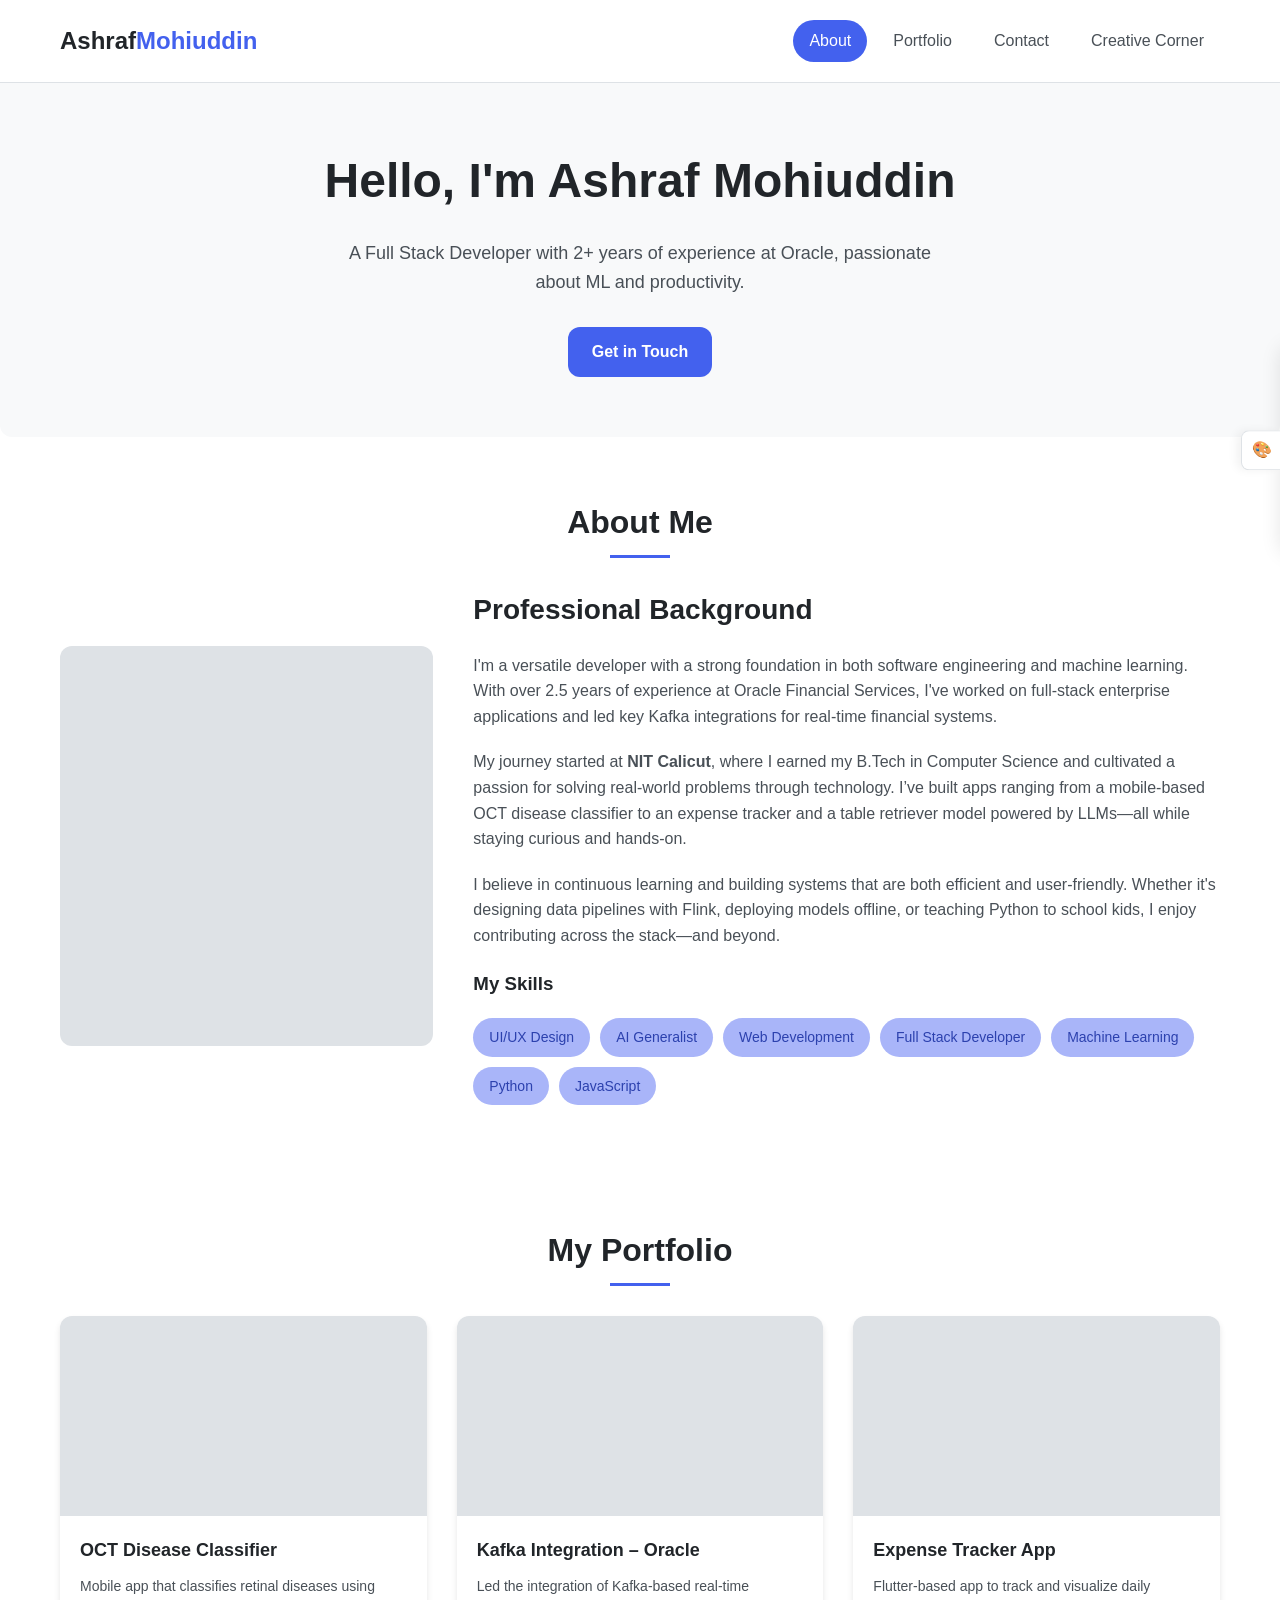
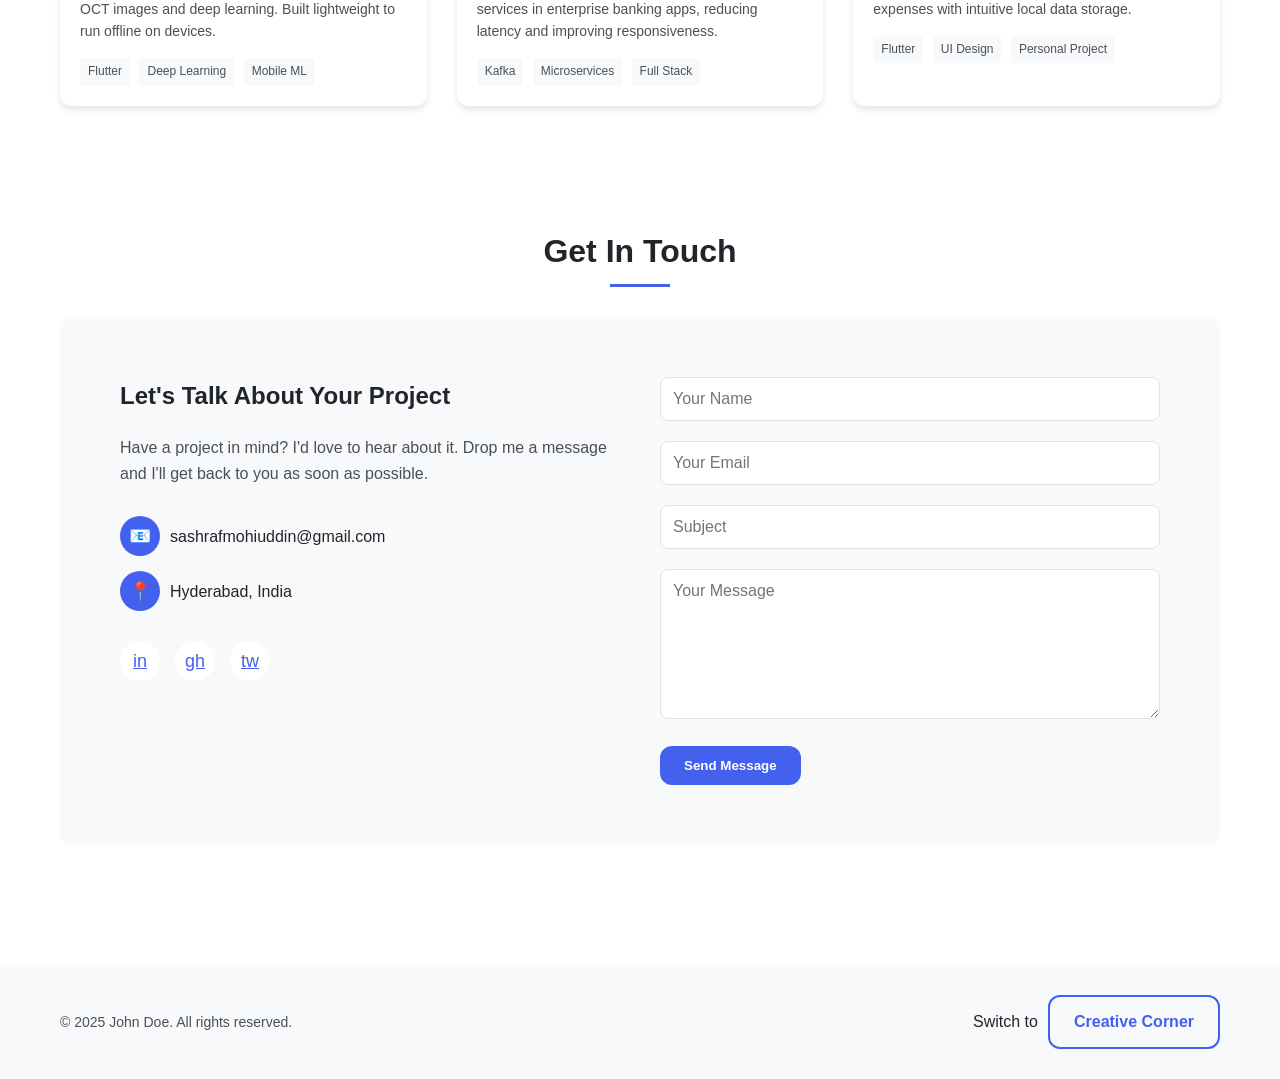
==== index.html @ 9be91b89 "Adding my details" ====
<!DOCTYPE html>
<html lang="en">
<head>
  <meta charset="UTF-8" />
  <meta name="viewport" content="width=device-width, initial-scale=1.0" />
  <title>Professional Side - My Portfolio</title>
  <style>
    :root {
      /* Primary color - can be customized */
      --primary-color: #4361ee;
      --primary-light: #a9b5f9;
      --primary-dark: #2c41ae;
      
      /* Base colors */
      --white: #ffffff;
      --off-white: #f8f9fa;
      --light-gray: #dee2e6;
      --medium-gray: #adb5bd;
      --dark-gray: #495057;
      --black: #212529;
      
      /* 60-30-10 rule */
      --main-color: var(--white);
      --secondary-color: var(--off-white);
      --accent-color: var(--primary-color);
      
      --text-primary: var(--black);
      --text-secondary: var(--dark-gray);
      
      --border-radius: 12px;
      --box-shadow: 0 4px 6px rgba(0, 0, 0, 0.1);
      --transition: all 0.3s ease;
    }
    
    * {
      margin: 0;
      padding: 0;
      box-sizing: border-box;
    }
    
    body {
      font-family: 'Inter', -apple-system, BlinkMacSystemFont, 'Segoe UI', Roboto, Oxygen, Ubuntu, Cantarell, 'Open Sans', 'Helvetica Neue', sans-serif;
      background-color: var(--main-color);
      color: var(--text-primary);
      line-height: 1.6;
    }
    
    .container {
      max-width: 1200px;
      margin: 0 auto;
      padding: 0 20px;
    }
    
    header {
      background-color: var(--main-color);
      padding: 20px 0;
      border-bottom: 1px solid var(--light-gray);
      position: sticky;
      top: 0;
      z-index: 100;
    }
    
    .header-content {
      display: flex;
      justify-content: space-between;
      align-items: center;
    }
    
    .logo {
      font-size: 24px;
      font-weight: 700;
      color: var(--text-primary);
    }
    
    .logo span {
      color: var(--accent-color);
    }
    
    .navbar {
      display: flex;
      gap: 10px;
    }
    
    .nav-item {
      padding: 8px 16px;
      border-radius: 30px;
      color: var(--text-secondary);
      text-decoration: none;
      font-weight: 500;
      transition: var(--transition);
      cursor: pointer;
    }
    
    .nav-item:hover {
      background-color: var(--secondary-color);
      color: var(--text-primary);
    }
    
    .nav-item.active {
      background-color: var(--accent-color);
      color: var(--white);
    }
    
    .hero {
      padding: 60px 0;
      text-align: center;
      background-color: var(--secondary-color);
      border-radius: 0 0 var(--border-radius) var(--border-radius);
    }
    
    .hero h1 {
      font-size: 48px;
      margin-bottom: 20px;
      color: var(--text-primary);
    }
    
    .hero p {
      font-size: 18px;
      max-width: 600px;
      margin: 0 auto 30px;
      color: var(--text-secondary);
    }
    
    .button {
      display: inline-block;
      padding: 12px 24px;
      background-color: var(--accent-color);
      color: var(--white);
      border-radius: var(--border-radius);
      text-decoration: none;
      font-weight: 600;
      transition: var(--transition);
      border: none;
      cursor: pointer;
    }
    
    .button:hover {
      background-color: var(--primary-dark);
      transform: translateY(-2px);
    }
    
    .button-outline {
      background-color: transparent;
      border: 2px solid var(--accent-color);
      color: var(--accent-color);
    }
    
    .button-outline:hover {
      background-color: var(--accent-color);
      color: var(--white);
    }
    
    section {
      padding: 60px 0;
      scroll-margin-top: 80px;
    }
    
    .section-title {
      font-size: 32px;
      margin-bottom: 40px;
      text-align: center;
      position: relative;
    }
    
    .section-title::after {
      content: '';
      position: absolute;
      bottom: -10px;
      left: 50%;
      transform: translateX(-50%);
      width: 60px;
      height: 3px;
      background-color: var(--accent-color);
    }
    
    /* About Section */
    .about-content {
      display: grid;
      grid-template-columns: 1fr 2fr;
      gap: 40px;
      align-items: center;
    }
    
    .profile-image {
      width: 100%;
      height: 400px;
      background-color: var(--light-gray);
      border-radius: var(--border-radius);
      overflow: hidden;
    }
    
    .bio h2 {
      font-size: 28px;
      margin-bottom: 20px;
      color: var(--text-primary);
    }
    
    .bio p {
      margin-bottom: 20px;
      color: var(--text-secondary);
    }
    
    .skills {
      display: flex;
      flex-wrap: wrap;
      gap: 10px;
      margin-top: 20px;
    }
    
    .skill-tag {
      padding: 8px 16px;
      background-color: var(--primary-light);
      color: var(--primary-dark);
      border-radius: 30px;
      font-size: 14px;
      font-weight: 500;
    }
    
    /* Portfolio Section */
    .portfolio-grid {
      display: grid;
      grid-template-columns: repeat(auto-fill, minmax(320px, 1fr));
      gap: 30px;
    }
    
    .portfolio-item {
      background-color: var(--white);
      border-radius: var(--border-radius);
      overflow: hidden;
      box-shadow: var(--box-shadow);
      transition: var(--transition);
    }
    
    .portfolio-item:hover {
      transform: translateY(-5px);
      box-shadow: 0 10px 20px rgba(0, 0, 0, 0.1);
    }
    
    .portfolio-image {
      height: 200px;
      background-color: var(--light-gray);
    }
    
    .portfolio-info {
      padding: 20px;
    }
    
    .portfolio-info h3 {
      font-size: 18px;
      margin-bottom: 10px;
    }
    
    .portfolio-info p {
      color: var(--text-secondary);
      margin-bottom: 15px;
      font-size: 14px;
    }
    
    .tag {
      display: inline-block;
      padding: 4px 8px;
      background-color: var(--secondary-color);
      color: var(--text-secondary);
      border-radius: 4px;
      font-size: 12px;
      margin-right: 5px;
    }
    
    /* Contact Section */
    .contact-section {
      background-color: var(--secondary-color);
      border-radius: var(--border-radius);
      padding: 60px;
    }
    
    .contact-grid {
      display: grid;
      grid-template-columns: 1fr 1fr;
      gap: 40px;
    }
    
    .contact-info h3 {
      font-size: 24px;
      margin-bottom: 20px;
    }
    
    .contact-info p {
      margin-bottom: 30px;
      color: var(--text-secondary);
    }
    
    .contact-details {
      display: flex;
      flex-direction: column;
      gap: 15px;
    }
    
    .contact-item {
      display: flex;
      align-items: center;
      gap: 10px;
    }
    
    .contact-icon {
      width: 40px;
      height: 40px;
      border-radius: 50%;
      background-color: var(--accent-color);
      color: var(--white);
      display: flex;
      align-items: center;
      justify-content: center;
      font-size: 18px;
    }
    
    .social-links {
      display: flex;
      gap: 15px;
      margin-top: 30px;
    }
    
    .social-icon {
      width: 40px;
      height: 40px;
      border-radius: 50%;
      background-color: var(--white);
      color: var(--accent-color);
      display: flex;
      align-items: center;
      justify-content: center;
      font-size: 18px;
      transition: var(--transition);
    }
    
    .social-icon:hover {
      background-color: var(--accent-color);
      color: var(--white);
    }
    
    .contact-form .form-group {
      margin-bottom: 20px;
    }
    
    .form-control {
      width: 100%;
      padding: 12px;
      border-radius: 8px;
      border: 1px solid var(--light-gray);
      background-color: var(--white);
      font-family: inherit;
      font-size: 16px;
      color: var(--text-primary);
    }
    
    textarea.form-control {
      height: 150px;
      resize: vertical;
    }
    
    /* Footer */
    footer {
      background-color: var(--secondary-color);
      padding: 30px 0;
      text-align: center;
      margin-top: 60px;
    }
    
    .footer-content {
      display: flex;
      justify-content: space-between;
      align-items: center;
    }
    
    .copyright {
      color: var(--text-secondary);
      font-size: 14px;
    }
    
    .switch-theme {
      display: flex;
      align-items: center;
      gap: 10px;
    }
    
    /* Hidden Color Picker */
    .color-picker-tab {
      position: fixed;
      right: -300px;
      top: 50%;
      transform: translateY(-50%);
      width: 300px;
      background-color: var(--white);
      border-radius: 12px 0 0 12px;
      box-shadow: 0 0 20px rgba(0, 0, 0, 0.1);
      padding: 20px;
      transition: right 0.4s cubic-bezier(0.77, 0, 0.175, 1);
      z-index: 1000;
      border: 1px solid var(--light-gray);
    }
    
    .color-picker-tab.visible {
      right: 0;
    }
    
    .tab-button {
      position: absolute;
      left: -40px;
      top: 50%;
      transform: translateY(-50%);
      width: 40px;
      height: 40px;
      background-color: var(--white);
      border-radius: 8px 0 0 8px;
      border: 1px solid var(--light-gray);
      border-right: none;
      display: flex;
      align-items: center;
      justify-content: center;
      cursor: pointer;
      box-shadow: -5px 0 10px rgba(0, 0, 0, 0.05);
    }
    
    .color-picker-title {
      font-size: 18px;
      margin-bottom: 20px;
      font-weight: 600;
      text-align: center;
    }
    
    .color-picker {
      display: flex;
      flex-direction: column;
      gap: 20px;
    }
    
    /* Beach Wave Page Transition */
    .page-transition {
      position: fixed;
      top: 0;
      left: 0;
      width: 100%;
      height: 100%;
      background-color: var(--accent-color);
      z-index: 9999;
      pointer-events: none;
      clip-path: polygon(0 0, 0 0, 0 100%, 0 100%);
    }
    
    .page-transition.active {
      animation: beachWave 1s ease-in-out forwards;
    }
    
    @keyframes beachWave {
      0% {
        clip-path: polygon(0 0, 0 0, 0 100%, 0 100%);
      }
      50% {
        clip-path: polygon(0 0, 100% 10%, 100% 90%, 0 100%);
      }
      100% {
        clip-path: polygon(100% 0, 100% 0, 100% 100%, 100% 100%);
      }
    }
    
    /* Media Queries */
    @media (max-width: 768px) {
      .about-content {
        grid-template-columns: 1fr;
      }
      
      .profile-image {
        height: 300px;
      }
      
      .contact-grid {
        grid-template-columns: 1fr;
      }
      
      .portfolio-grid {
        grid-template-columns: 1fr;
      }
      
      .footer-content {
        flex-direction: column;
        gap: 20px;
      }
      
      .color-picker-tab {
        width: 260px;
      }
    }
  </style>
</head>
<body>
  <!-- Page Transition Element -->
  <div class="page-transition"></div>
  
  <!-- Hidden Color Picker Tab -->
  <div class="color-picker-tab" id="colorPickerTab">
    <div class="tab-button" id="tabButton">
      <span>🎨</span>
    </div>
    <div class="color-picker-title">Theme Customization</div>
    
    <div class="color-picker-password" id="passwordSection">
      <input type="password" class="form-control" id="accessPassword" placeholder="Enter access code">
      <div class="password-hint">Hint: The default code has 4 digits</div>
      <button class="button" id="submitPassword" style="width: 100%; margin-top: 10px;">Access</button>
    </div>
    
    <div class="color-picker" id="colorPickerControls" style="display: none;">
      <div>
        <label for="colorPicker">Primary Color:</label>
        <input type="color" id="colorPicker" value="#4361ee" style="width: 100%;">
      </div>
      <button class="button" id="applyColorBtn" style="width: 100%;">Apply Color</button>
      <button class="button button-outline" id="resetColorBtn" style="width: 100%;">Reset to Default</button>
    </div>
  </div>
  
  <!-- Header -->
  <header>
    <div class="container">
      <div class="header-content">
        <div class="logo">Ashraf<span>Mohiuddin</span></div>
        <nav class="navbar">
          <a href="#about" class="nav-item active">About</a>
          <a href="#portfolio" class="nav-item">Portfolio</a>
          <a href="#contact" class="nav-item">Contact</a>
          <a href="creative-corner.html" class="nav-item page-link">Creative Corner</a>
        </nav>
      </div>
    </div>
  </header>
  
  <!-- Hero Section -->
  <section class="hero">
    <div class="container">
      <h1>Hello, I'm Ashraf Mohiuddin</h1>
      <p>A Full Stack Developer with 2+ years of experience at Oracle, passionate about ML and productivity.</p>
      <a href="#contact" class="button">Get in Touch</a>
    </div>
  </section>
  
  <!-- About Section -->
  <section id="about">
    <div class="container">
      <h2 class="section-title">About Me</h2>
      <div class="about-content">
        <div class="profile-image"></div>
        <div class="bio">
          <h2>Professional Background</h2>
          <p>I'm a versatile developer with a strong foundation in both software engineering and machine learning. With over 2.5 years of experience at Oracle Financial Services, I've worked on full-stack enterprise applications and led key Kafka integrations for real-time financial systems.</p>
          <p>My journey started at <strong>NIT Calicut</strong>, where I earned my B.Tech in Computer Science and cultivated a passion for solving real-world problems through technology. I’ve built apps ranging from a mobile-based OCT disease classifier to an expense tracker and a table retriever model powered by LLMs—all while staying curious and hands-on.</p>
          <p>I believe in continuous learning and building systems that are both efficient and user-friendly. Whether it's designing data pipelines with Flink, deploying models offline, or teaching Python to school kids, I enjoy contributing across the stack—and beyond.</p>
          <h3>My Skills</h3>
          <div class="skills">
            <span class="skill-tag">UI/UX Design</span>
            <span class="skill-tag">AI Generalist</span>
            <span class="skill-tag">Web Development</span>
            <span class="skill-tag">Full Stack Developer</span>
            <span class="skill-tag">Machine Learning</span>
            <span class="skill-tag">Python</span>
            <span class="skill-tag">JavaScript</span>
          </div>
        </div>
      </div>
    </div>
  </section>
  
  <!-- Portfolio Section -->
  <section id="portfolio">
    <div class="container">
      <h2 class="section-title">My Portfolio</h2>
      <div class="portfolio-grid">
        <div class="portfolio-item">
          <div class="portfolio-image"></div>
          <div class="portfolio-info">
            <h3>OCT Disease Classifier</h3>
            <p>Mobile app that classifies retinal diseases using OCT images and deep learning. Built lightweight to run offline on devices.</p>
            <div class="tags">
              <span class="tag">Flutter</span>
              <span class="tag">Deep Learning</span>
              <span class="tag">Mobile ML</span>
            </div>
          </div>
        </div>
        <div class="portfolio-item">
          <div class="portfolio-image"></div>
          <div class="portfolio-info">
            <h3>Kafka Integration – Oracle</h3>
            <p>Led the integration of Kafka-based real-time services in enterprise banking apps, reducing latency and improving responsiveness.</p>
            <div class="tags">
              <span class="tag">Kafka</span>
              <span class="tag">Microservices</span>
              <span class="tag">Full Stack</span>
            </div>
          </div>
        </div>
        <div class="portfolio-item">
          <div class="portfolio-image"></div>
          <div class="portfolio-info">
            <h3>Expense Tracker App</h3>
            <p>Flutter-based app to track and visualize daily expenses with intuitive local data storage.</p>
            <div class="tags">
              <span class="tag">Flutter</span>
              <span class="tag">UI Design</span>
              <span class="tag">Personal Project</span>
            </div>
          </div>
        </div>
      </div>
    </div>
  </section>
  
  <!-- Contact Section -->
  <section id="contact">
    <div class="container">
      <h2 class="section-title">Get In Touch</h2>
      <div class="contact-section">
        <div class="contact-grid">
          <div class="contact-info">
            <h3>Let's Talk About Your Project</h3>
            <p>Have a project in mind? I'd love to hear about it. Drop me a message and I'll get back to you as soon as possible.</p>
            <div class="contact-details">
              <div class="contact-item">
                <div class="contact-icon">📧</div>
                <span>sashrafmohiuddin@gmail.com</span>
              </div>
              <div class="contact-item">
                <div class="contact-icon">📍</div>
                <span>Hyderabad, India</span>
              </div>
            </div>
            <div class="social-links">
              <a href="#" class="social-icon">in</a>
              <a href="#" class="social-icon">gh</a>
              <a href="#" class="social-icon">tw</a>
            </div>
          </div>
          <form class="contact-form">
            <div class="form-group">
              <input type="text" class="form-control" placeholder="Your Name">
            </div>
            <div class="form-group">
              <input type="email" class="form-control" placeholder="Your Email">
            </div>
            <div class="form-group">
              <input type="text" class="form-control" placeholder="Subject">
            </div>
            <div class="form-group">
              <textarea class="form-control" placeholder="Your Message"></textarea>
            </div>
            <button type="submit" class="button">Send Message</button>
          </form>
        </div>
      </div>
    </div>
  </section>
  
  <!-- Footer -->
  <footer>
    <div class="container">
      <div class="footer-content">
        <div class="copyright">© 2025 John Doe. All rights reserved.</div>
        <div class="switch-theme">
          <span>Switch to</span>
          <a href="creative-corner.html" class="button button-outline page-link">Creative Corner</a>
        </div>
      </div>
    </div>
  </footer>
  
  <script>
    // Page Transition Animation
    const pageTransition = document.querySelector('.page-transition');
    const pageLinks = document.querySelectorAll('.page-link');
    pageLinks.forEach(link => {
      link.addEventListener('click', function(e) {
        e.preventDefault();
        const href = this.getAttribute('href');
        pageTransition.classList.add('active');
        setTimeout(() => {
          window.location.href = href;
        }, 1000);
      });
    });
    
    // Toggle Theme Customizer Icon
    const DEFAULT_PASSWORD = "0000";
    const tabButton = document.getElementById('tabButton');
    const colorPickerTab = document.getElementById('colorPickerTab');
    const passwordSection = document.getElementById('passwordSection');
    const accessPassword = document.getElementById('accessPassword');
    const submitPassword = document.getElementById('submitPassword');
    const colorPickerControls = document.getElementById('colorPickerControls');
    
    tabButton.addEventListener('click', () => {
      colorPickerTab.classList.toggle('visible');
      if(colorPickerTab.classList.contains('visible')) {
        tabButton.innerHTML = '<i class="fas fa-times"></i>';
      } else {
        tabButton.innerHTML = '<span>🎨</span>';
      }
    });
    
    submitPassword.addEventListener('click', () => {
      if (accessPassword.value === DEFAULT_PASSWORD) {
        passwordSection.style.display = 'none';
        colorPickerControls.style.display = 'block';
      } else {
        accessPassword.style.borderColor = 'red';
        accessPassword.value = '';
        accessPassword.placeholder = 'Wrong password, try again';
        setTimeout(() => {
          accessPassword.style.borderColor = '';
          accessPassword.placeholder = 'Enter access code';
        }, 2000);
      }
    });
    
    // Update Colors based on Selection
    document.getElementById('colorPicker').addEventListener('input', function(e) {
      applyColor(e.target.value);
    });
    
    document.getElementById('applyColorBtn').addEventListener('click', function() {
      applyColor(document.getElementById('colorPicker').value);
    });
    
    document.getElementById('resetColorBtn').addEventListener('click', function() {
      const DEFAULT_COLOR = "#4361ee";
      document.getElementById('colorPicker').value = DEFAULT_COLOR;
      applyColor(DEFAULT_COLOR);
    });
    
    function applyColor(selectedColor) {
      document.documentElement.style.setProperty('--primary-color', selectedColor);
      const lighterShade = lightenColor(selectedColor, 40);
      const darkerShade = darkenColor(selectedColor, 20);
      document.documentElement.style.setProperty('--primary-light', lighterShade);
      document.documentElement.style.setProperty('--primary-dark', darkerShade);
      document.documentElement.style.setProperty('--accent-color', selectedColor);
      localStorage.setItem('portfolio-primary-color', selectedColor);
    }
    
    function lightenColor(hex, amount) {
      return adjustColor(hex, amount);
    }
    
    function darkenColor(hex, amount) {
      return adjustColor(hex, -amount);
    }
    
    function adjustColor(hex, amount) {
      let r = parseInt(hex.slice(1, 3), 16);
      let g = parseInt(hex.slice(3, 5), 16);
      let b = parseInt(hex.slice(5, 7), 16);
      r = Math.max(0, Math.min(255, r + amount));
      g = Math.max(0, Math.min(255, g + amount));
      b = Math.max(0, Math.min(255, b + amount));
      return `#${r.toString(16).padStart(2, '0')}${g.toString(16).padStart(2, '0')}${b.toString(16).padStart(2, '0')}`;
    }
    
    // Navigation active highlight
    document.addEventListener('DOMContentLoaded', function() {
      const navItems = document.querySelectorAll('.nav-item');
      navItems.forEach(item => {
        item.addEventListener('click', function() {
          if (!this.getAttribute('href').includes('.html')) {
            navItems.forEach(nav => nav.classList.remove('active'));
            this.classList.add('active');
          }
        });
      });
    });
  </script>
</body>
</html>
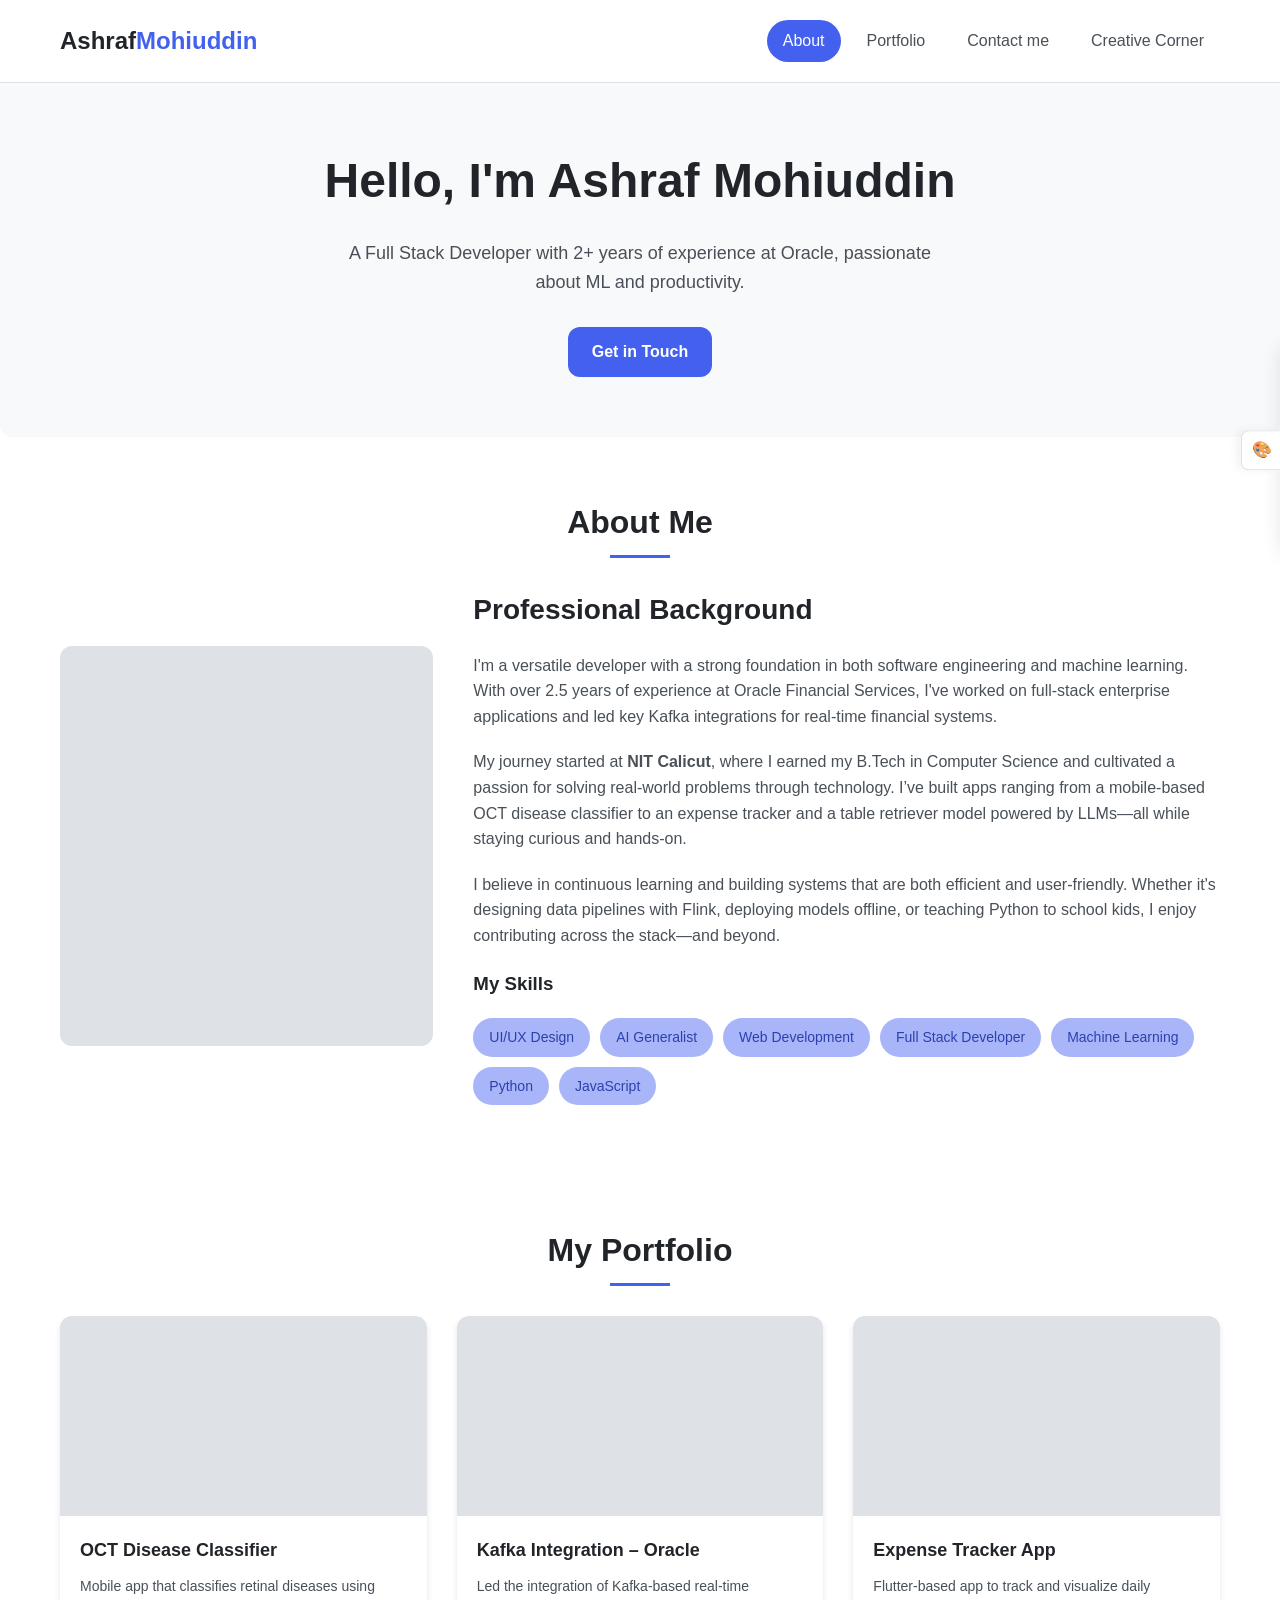
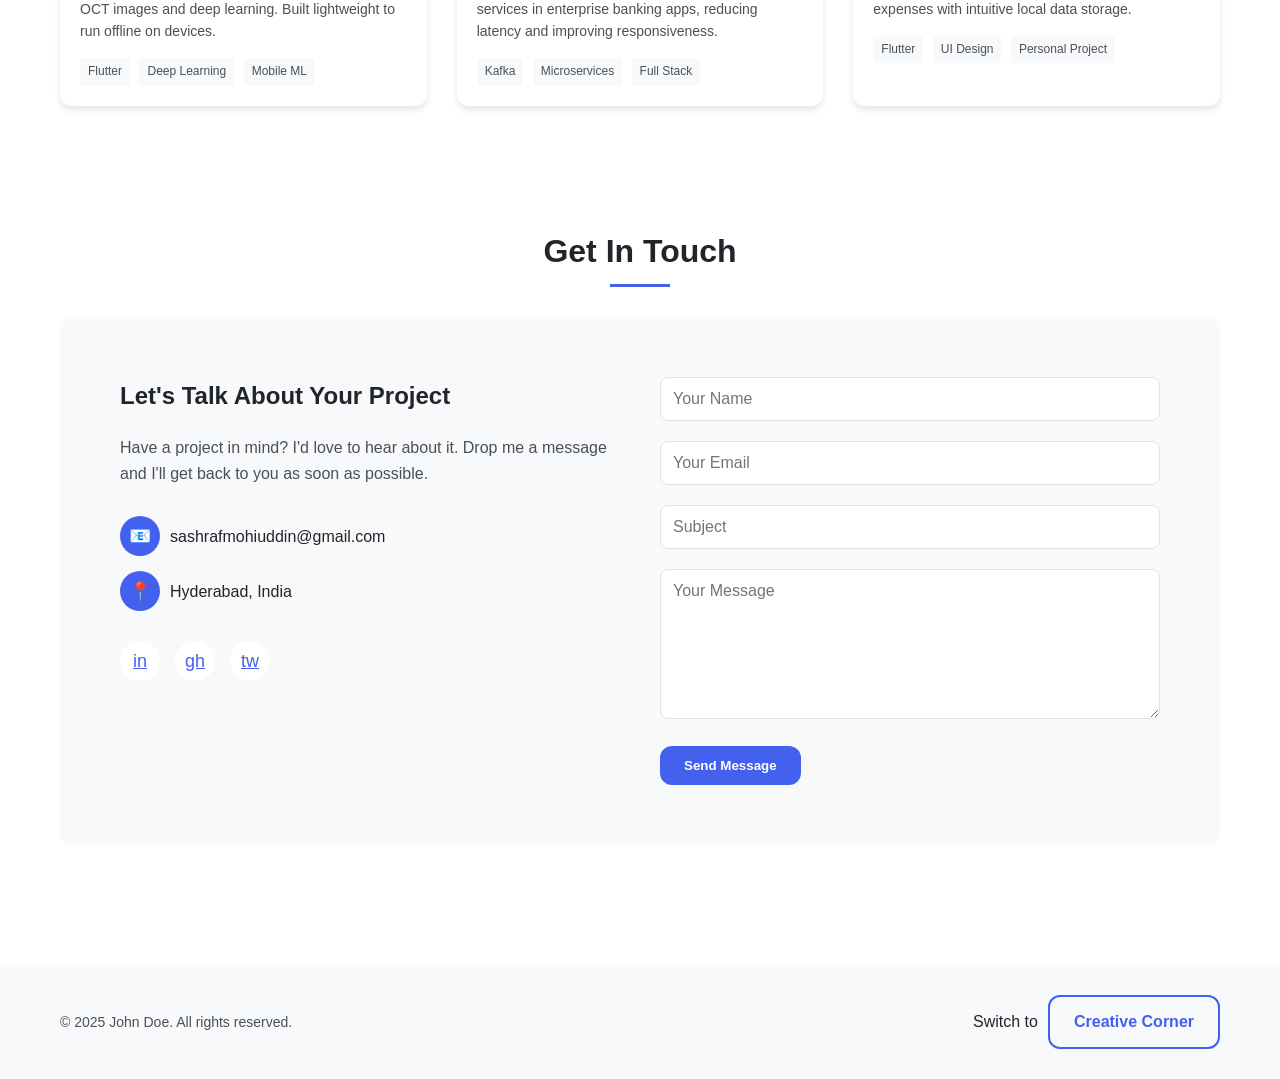
==== commit be818c0f: "testing" ====
--- a/index.html
+++ b/index.html
@@ -526,7 +526,7 @@
         <nav class="navbar">
           <a href="#about" class="nav-item active">About</a>
           <a href="#portfolio" class="nav-item">Portfolio</a>
-          <a href="#contact" class="nav-item">Contact</a>
+          <a href="#contact" class="nav-item">Contact me</a>
           <a href="creative-corner.html" class="nav-item page-link">Creative Corner</a>
         </nav>
       </div>
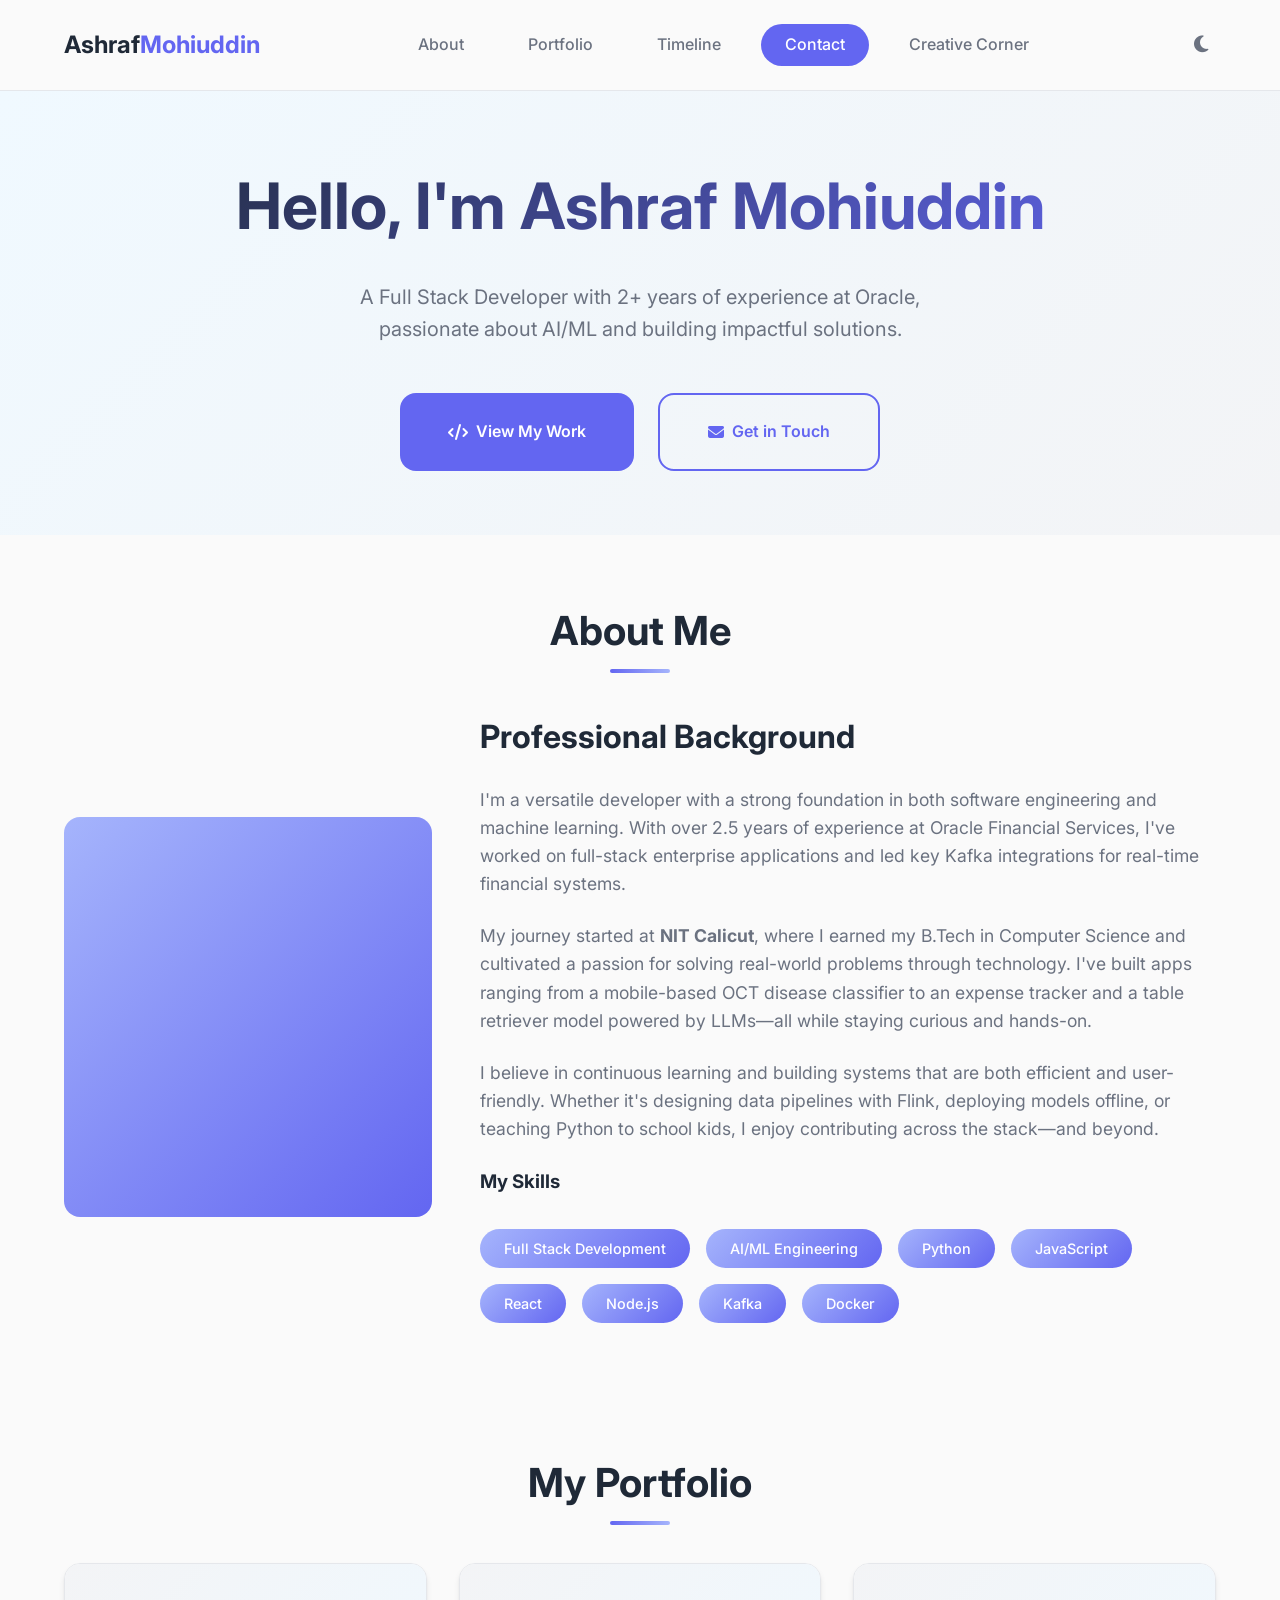
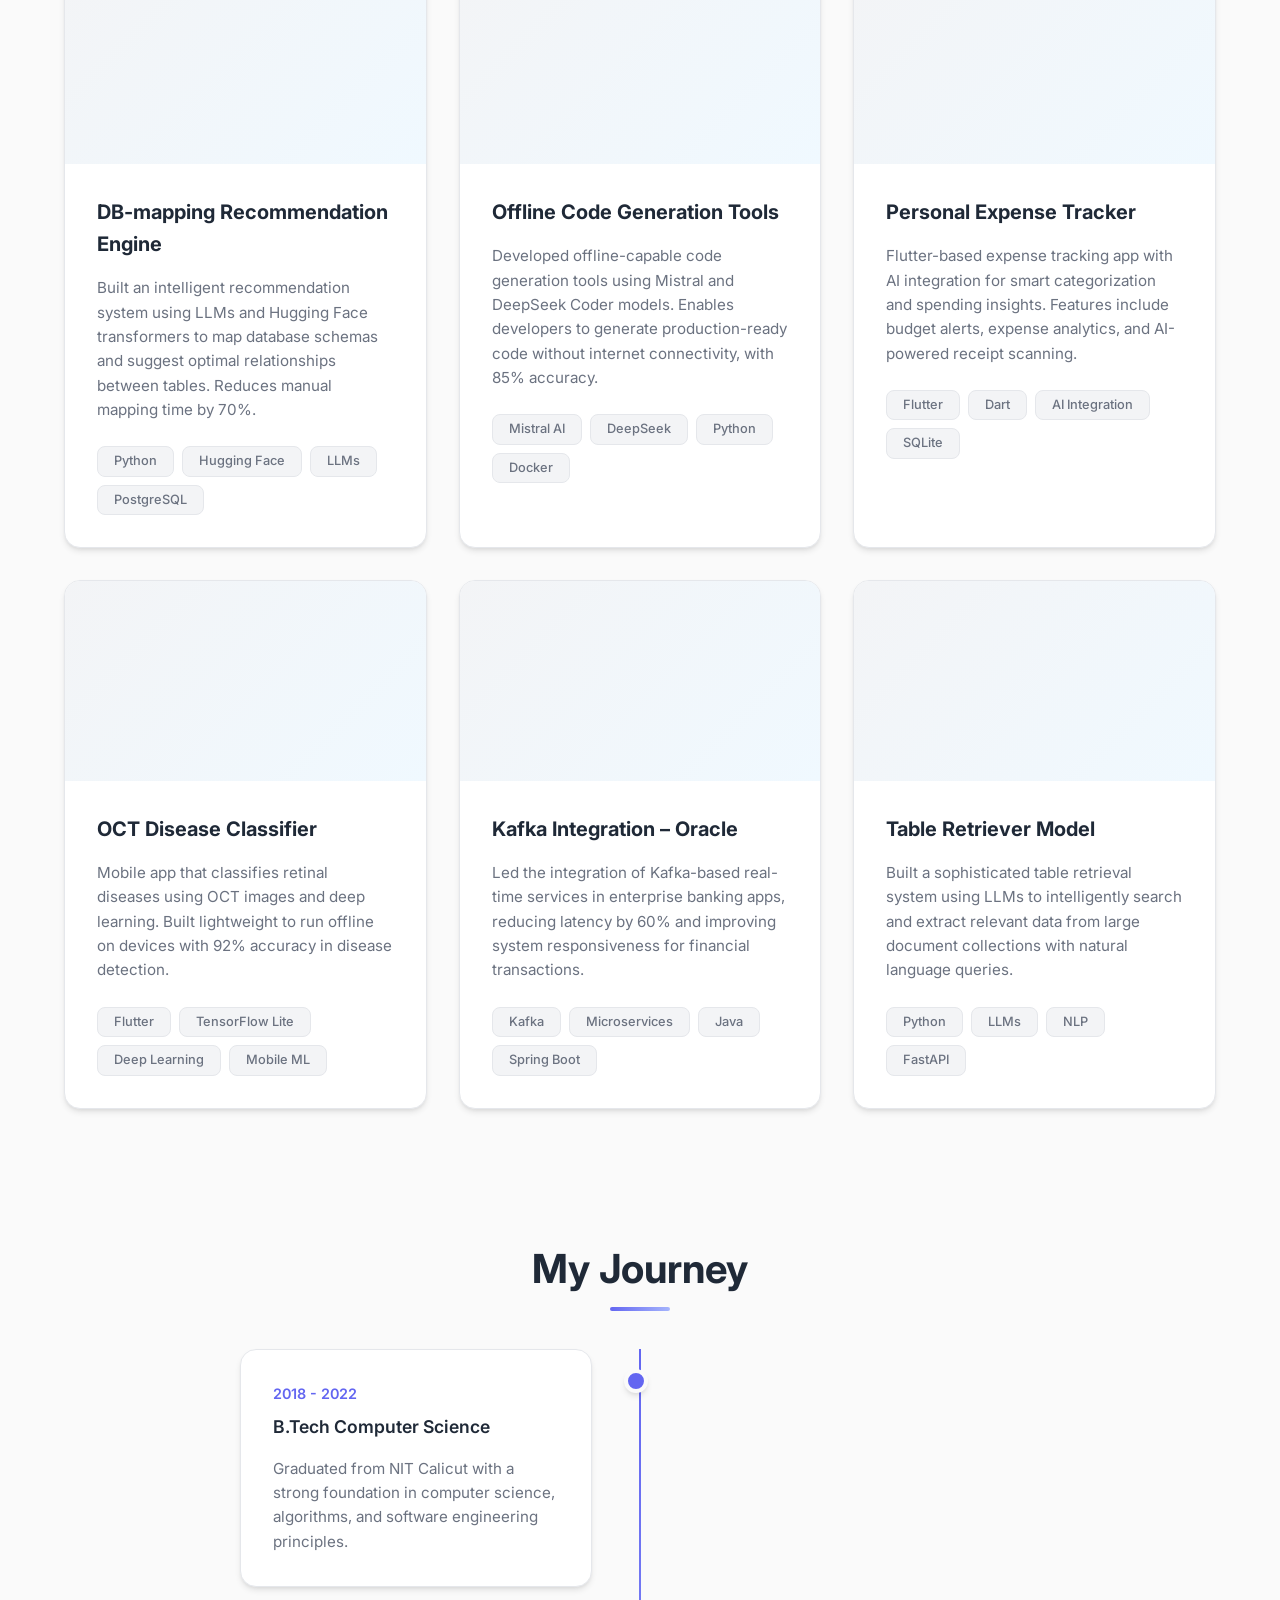
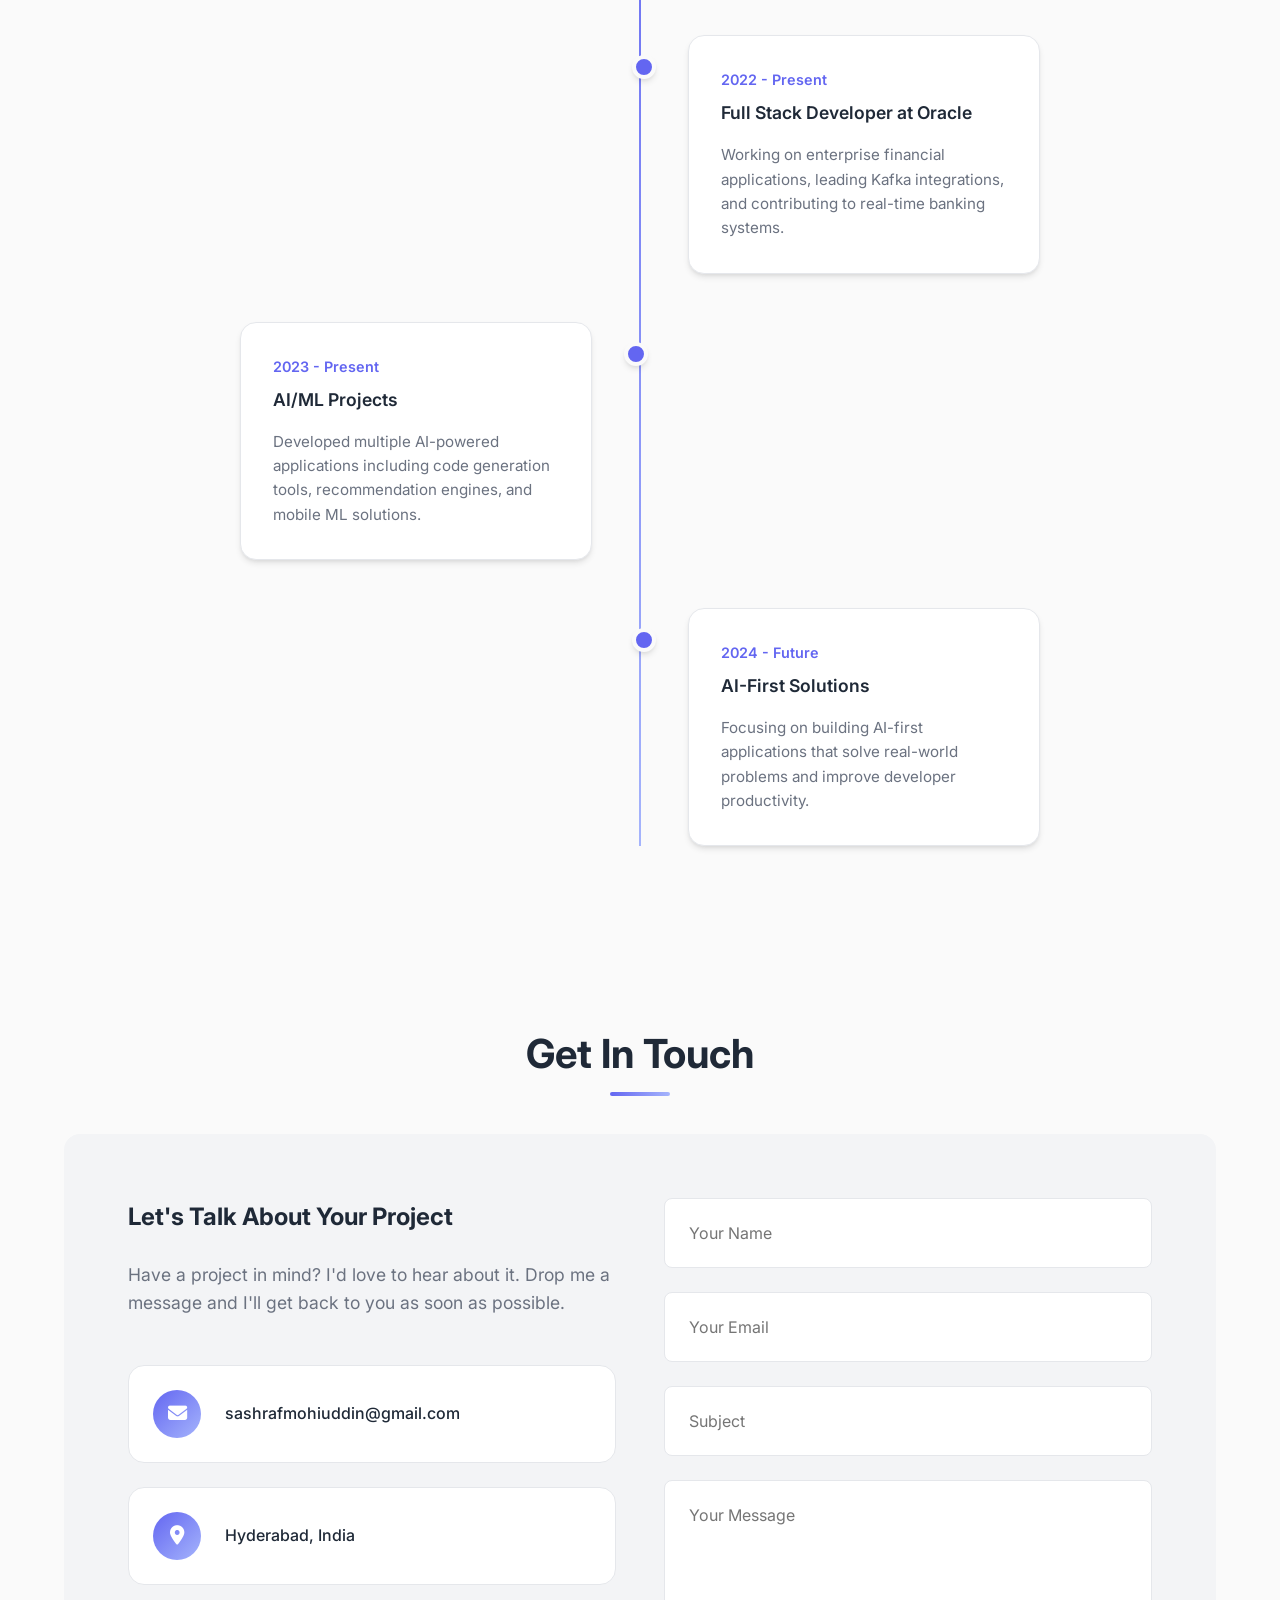
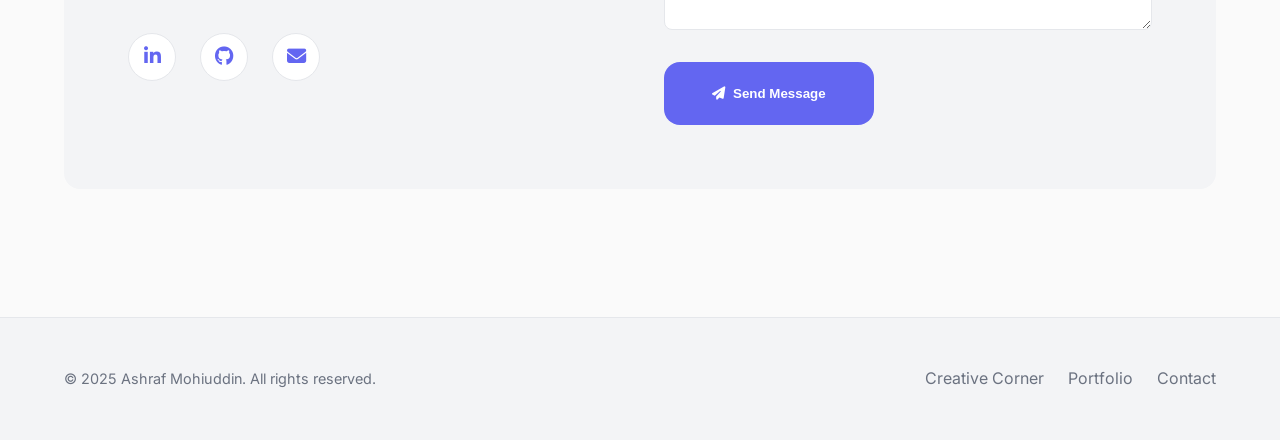
==== commit c29bdc74: "Optimised_UI" ====
--- a/index.html
+++ b/index.html
@@ -3,33 +3,72 @@
 <head>
   <meta charset="UTF-8" />
   <meta name="viewport" content="width=device-width, initial-scale=1.0" />
-  <title>Professional Side - My Portfolio</title>
+  <meta name="description" content="Ashraf Mohiuddin - Full Stack Developer & AI Enthusiast. 2+ years at Oracle, passionate about ML and productivity." />
+  <meta name="keywords" content="Ashraf Mohiuddin, Full Stack Developer, AI, Machine Learning, Oracle, Portfolio" />
+  <meta name="author" content="Ashraf Mohiuddin" />
+  <title>Ashraf Mohiuddin - Full Stack Developer & AI Enthusiast</title>
+  
+  <!-- Fonts -->
+  <link rel="preconnect" href="https://fonts.googleapis.com">
+  <link rel="preconnect" href="https://fonts.gstatic.com" crossorigin>
+  <link href="https://fonts.googleapis.com/css2?family=Inter:wght@300;400;500;600;700&display=swap" rel="stylesheet">
+  
+  <!-- Font Awesome -->
+  <link rel="stylesheet" href="https://cdnjs.cloudflare.com/ajax/libs/font-awesome/6.4.0/css/all.min.css">
+  
   <style>
     :root {
-      /* Primary color - can be customized */
-      --primary-color: #4361ee;
-      --primary-light: #a9b5f9;
-      --primary-dark: #2c41ae;
-      
-      /* Base colors */
-      --white: #ffffff;
-      --off-white: #f8f9fa;
-      --light-gray: #dee2e6;
-      --medium-gray: #adb5bd;
-      --dark-gray: #495057;
-      --black: #212529;
-      
-      /* 60-30-10 rule */
-      --main-color: var(--white);
-      --secondary-color: var(--off-white);
-      --accent-color: var(--primary-color);
-      
-      --text-primary: var(--black);
-      --text-secondary: var(--dark-gray);
-      
-      --border-radius: 12px;
-      --box-shadow: 0 4px 6px rgba(0, 0, 0, 0.1);
-      --transition: all 0.3s ease;
+      /* Light Theme - Pastel Colors */
+      --primary-color: #6366f1;
+      --primary-light: #a5b4fc;
+      --primary-dark: #4338ca;
+      
+      /* Pastel Background Colors */
+      --bg-primary: #fafafa;
+      --bg-secondary: #f3f4f6;
+      --bg-card: #ffffff;
+      --bg-accent: #f0f9ff;
+      
+      /* Text Colors */
+      --text-primary: #1f2937;
+      --text-secondary: #6b7280;
+      --text-muted: #9ca3af;
+      
+      /* Border & Shadow */
+      --border-color: #e5e7eb;
+      --border-radius: 16px;
+      --border-radius-sm: 8px;
+      --shadow-sm: 0 1px 2px 0 rgba(0, 0, 0, 0.05);
+      --shadow-md: 0 4px 6px -1px rgba(0, 0, 0, 0.1), 0 2px 4px -1px rgba(0, 0, 0, 0.06);
+      --shadow-lg: 0 10px 15px -3px rgba(0, 0, 0, 0.1), 0 4px 6px -2px rgba(0, 0, 0, 0.05);
+      --shadow-xl: 0 20px 25px -5px rgba(0, 0, 0, 0.1), 0 10px 10px -5px rgba(0, 0, 0, 0.04);
+      
+      /* Transitions */
+      --transition-fast: 0.15s ease;
+      --transition-normal: 0.3s ease;
+      --transition-slow: 0.5s ease;
+      
+      /* Spacing */
+      --space-xs: 0.5rem;
+      --space-sm: 1rem;
+      --space-md: 1.5rem;
+      --space-lg: 2rem;
+      --space-xl: 3rem;
+      --space-2xl: 4rem;
+    }
+    
+    /* Dark Theme */
+    [data-theme="dark"] {
+      --bg-primary: #0a0a0a;
+      --bg-secondary: #1a1a1a;
+      --bg-card: #1f1f1f;
+      --bg-accent: #1e293b;
+      
+      --text-primary: #f9fafb;
+      --text-secondary: #d1d5db;
+      --text-muted: #9ca3af;
+      
+      --border-color: #374151;
     }
     
     * {
@@ -38,98 +77,141 @@
       box-sizing: border-box;
     }
     
+    html {
+      scroll-behavior: smooth;
+    }
+    
     body {
-      font-family: 'Inter', -apple-system, BlinkMacSystemFont, 'Segoe UI', Roboto, Oxygen, Ubuntu, Cantarell, 'Open Sans', 'Helvetica Neue', sans-serif;
-      background-color: var(--main-color);
+      font-family: 'Inter', -apple-system, BlinkMacSystemFont, 'Segoe UI', Roboto, sans-serif;
+      background-color: var(--bg-primary);
       color: var(--text-primary);
       line-height: 1.6;
+      transition: background-color var(--transition-normal), color var(--transition-normal);
     }
     
     .container {
       max-width: 1200px;
       margin: 0 auto;
-      padding: 0 20px;
-    }
-    
+      padding: 0 var(--space-md);
+    }
+    
+    /* Header */
     header {
-      background-color: var(--main-color);
-      padding: 20px 0;
-      border-bottom: 1px solid var(--light-gray);
+      background-color: var(--bg-primary);
+      backdrop-filter: blur(10px);
+      border-bottom: 1px solid var(--border-color);
       position: sticky;
       top: 0;
       z-index: 100;
+      transition: all var(--transition-normal);
     }
     
     .header-content {
       display: flex;
       justify-content: space-between;
       align-items: center;
+      padding: var(--space-md) 0;
     }
     
     .logo {
-      font-size: 24px;
+      font-size: 1.5rem;
       font-weight: 700;
       color: var(--text-primary);
+      text-decoration: none;
     }
     
     .logo span {
-      color: var(--accent-color);
+      color: var(--primary-color);
     }
     
     .navbar {
       display: flex;
-      gap: 10px;
+      gap: var(--space-sm);
     }
     
     .nav-item {
-      padding: 8px 16px;
+      padding: var(--space-xs) var(--space-md);
       border-radius: 30px;
       color: var(--text-secondary);
       text-decoration: none;
       font-weight: 500;
-      transition: var(--transition);
+      transition: all var(--transition-normal);
       cursor: pointer;
     }
     
     .nav-item:hover {
-      background-color: var(--secondary-color);
+      background-color: var(--bg-secondary);
       color: var(--text-primary);
+      transform: translateY(-1px);
     }
     
     .nav-item.active {
-      background-color: var(--accent-color);
-      color: var(--white);
-    }
-    
+      background-color: var(--primary-color);
+      color: white;
+    }
+    
+    /* Theme Toggle */
+    .theme-toggle {
+      background: none;
+      border: none;
+      color: var(--text-secondary);
+      font-size: 1.2rem;
+      cursor: pointer;
+      padding: var(--space-xs);
+      border-radius: 50%;
+      transition: all var(--transition-normal);
+    }
+    
+    .theme-toggle:hover {
+      background-color: var(--bg-secondary);
+      color: var(--text-primary);
+    }
+    
+    /* Hero Section */
     .hero {
-      padding: 60px 0;
+      padding: var(--space-2xl) 0;
       text-align: center;
-      background-color: var(--secondary-color);
-      border-radius: 0 0 var(--border-radius) var(--border-radius);
+      background: linear-gradient(135deg, var(--bg-accent) 0%, var(--bg-secondary) 100%);
+      position: relative;
+      overflow: hidden;
     }
     
     .hero h1 {
-      font-size: 48px;
-      margin-bottom: 20px;
-      color: var(--text-primary);
+      font-size: clamp(2.5rem, 5vw, 4rem);
+      font-weight: 700;
+      margin-bottom: var(--space-md);
+      background: linear-gradient(135deg, var(--text-primary) 0%, var(--primary-color) 100%);
+      -webkit-background-clip: text;
+      -webkit-text-fill-color: transparent;
+      background-clip: text;
     }
     
     .hero p {
-      font-size: 18px;
+      font-size: 1.25rem;
       max-width: 600px;
-      margin: 0 auto 30px;
+      margin: 0 auto var(--space-xl);
       color: var(--text-secondary);
     }
     
+    .hero-buttons {
+      display: flex;
+      gap: var(--space-md);
+      justify-content: center;
+      flex-wrap: wrap;
+    }
+    
+    /* Buttons */
     .button {
-      display: inline-block;
-      padding: 12px 24px;
-      background-color: var(--accent-color);
-      color: var(--white);
+      display: inline-flex;
+      align-items: center;
+      gap: var(--space-xs);
+      padding: var(--space-md) var(--space-xl);
+      background-color: var(--primary-color);
+      color: white;
       border-radius: var(--border-radius);
       text-decoration: none;
       font-weight: 600;
-      transition: var(--transition);
+      transition: all var(--transition-normal);
       border: none;
       cursor: pointer;
     }
@@ -137,29 +219,32 @@
     .button:hover {
       background-color: var(--primary-dark);
       transform: translateY(-2px);
+      box-shadow: var(--shadow-lg);
     }
     
     .button-outline {
       background-color: transparent;
-      border: 2px solid var(--accent-color);
-      color: var(--accent-color);
+      border: 2px solid var(--primary-color);
+      color: var(--primary-color);
     }
     
     .button-outline:hover {
-      background-color: var(--accent-color);
-      color: var(--white);
-    }
-    
+      background-color: var(--primary-color);
+      color: white;
+    }
+    
+    /* Sections */
     section {
-      padding: 60px 0;
+      padding: var(--space-2xl) 0;
       scroll-margin-top: 80px;
     }
     
     .section-title {
-      font-size: 32px;
-      margin-bottom: 40px;
+      font-size: clamp(2rem, 4vw, 2.5rem);
+      margin-bottom: var(--space-xl);
       text-align: center;
       position: relative;
+      font-weight: 700;
     }
     
     .section-title::after {
@@ -169,187 +254,318 @@
       left: 50%;
       transform: translateX(-50%);
       width: 60px;
-      height: 3px;
-      background-color: var(--accent-color);
+      height: 4px;
+      background: linear-gradient(90deg, var(--primary-color), var(--primary-light));
+      border-radius: 2px;
     }
     
     /* About Section */
     .about-content {
       display: grid;
       grid-template-columns: 1fr 2fr;
-      gap: 40px;
+      gap: var(--space-xl);
       align-items: center;
     }
     
     .profile-image {
       width: 100%;
       height: 400px;
-      background-color: var(--light-gray);
+      background: linear-gradient(135deg, var(--primary-light) 0%, var(--primary-color) 100%);
       border-radius: var(--border-radius);
       overflow: hidden;
+      position: relative;
     }
     
     .bio h2 {
-      font-size: 28px;
-      margin-bottom: 20px;
+      font-size: 2rem;
+      margin-bottom: var(--space-md);
       color: var(--text-primary);
     }
     
     .bio p {
-      margin-bottom: 20px;
+      margin-bottom: var(--space-md);
       color: var(--text-secondary);
+      font-size: 1.1rem;
     }
     
     .skills {
       display: flex;
       flex-wrap: wrap;
-      gap: 10px;
-      margin-top: 20px;
+      gap: var(--space-sm);
+      margin-top: var(--space-lg);
     }
     
     .skill-tag {
-      padding: 8px 16px;
-      background-color: var(--primary-light);
-      color: var(--primary-dark);
+      padding: var(--space-xs) var(--space-md);
+      background: linear-gradient(135deg, var(--primary-light) 0%, var(--primary-color) 100%);
+      color: white;
       border-radius: 30px;
-      font-size: 14px;
+      font-size: 0.9rem;
       font-weight: 500;
+      transition: all var(--transition-normal);
+    }
+    
+    .skill-tag:hover {
+      transform: translateY(-2px);
+      box-shadow: var(--shadow-md);
     }
     
     /* Portfolio Section */
     .portfolio-grid {
       display: grid;
-      grid-template-columns: repeat(auto-fill, minmax(320px, 1fr));
-      gap: 30px;
+      grid-template-columns: repeat(auto-fill, minmax(350px, 1fr));
+      gap: var(--space-lg);
     }
     
     .portfolio-item {
-      background-color: var(--white);
+      background-color: var(--bg-card);
       border-radius: var(--border-radius);
       overflow: hidden;
-      box-shadow: var(--box-shadow);
-      transition: var(--transition);
+      box-shadow: var(--shadow-md);
+      transition: all var(--transition-normal);
+      border: 1px solid var(--border-color);
     }
     
     .portfolio-item:hover {
-      transform: translateY(-5px);
-      box-shadow: 0 10px 20px rgba(0, 0, 0, 0.1);
+      transform: translateY(-8px);
+      box-shadow: var(--shadow-xl);
     }
     
     .portfolio-image {
       height: 200px;
-      background-color: var(--light-gray);
+      background: linear-gradient(135deg, var(--bg-secondary) 0%, var(--bg-accent) 100%);
+      position: relative;
+      overflow: hidden;
     }
     
     .portfolio-info {
-      padding: 20px;
+      padding: var(--space-lg);
     }
     
     .portfolio-info h3 {
-      font-size: 18px;
-      margin-bottom: 10px;
+      font-size: 1.25rem;
+      margin-bottom: var(--space-sm);
+      color: var(--text-primary);
     }
     
     .portfolio-info p {
       color: var(--text-secondary);
-      margin-bottom: 15px;
-      font-size: 14px;
-    }
-    
-    .tag {
-      display: inline-block;
-      padding: 4px 8px;
-      background-color: var(--secondary-color);
+      margin-bottom: var(--space-md);
+      font-size: 0.95rem;
+      line-height: 1.6;
+    }
+    
+    .tech-stack {
+      display: flex;
+      flex-wrap: wrap;
+      gap: var(--space-xs);
+      margin-top: var(--space-md);
+    }
+    
+    .tech-badge {
+      padding: 4px var(--space-sm);
+      background-color: var(--bg-secondary);
       color: var(--text-secondary);
-      border-radius: 4px;
-      font-size: 12px;
-      margin-right: 5px;
+      border-radius: var(--border-radius-sm);
+      font-size: 0.8rem;
+      font-weight: 500;
+      border: 1px solid var(--border-color);
+    }
+    
+    /* Timeline Section */
+    .timeline {
+      position: relative;
+      max-width: 800px;
+      margin: 0 auto;
+    }
+    
+    .timeline::before {
+      content: '';
+      position: absolute;
+      left: 50%;
+      top: 0;
+      bottom: 0;
+      width: 2px;
+      background: linear-gradient(to bottom, var(--primary-color), var(--primary-light));
+      transform: translateX(-50%);
+    }
+    
+    .timeline-item {
+      position: relative;
+      margin-bottom: var(--space-xl);
+      width: 50%;
+    }
+    
+    .timeline-item:nth-child(odd) {
+      left: 0;
+      padding-right: var(--space-xl);
+    }
+    
+    .timeline-item:nth-child(even) {
+      left: 50%;
+      padding-left: var(--space-xl);
+    }
+    
+    .timeline-item::before {
+      content: '';
+      position: absolute;
+      top: 20px;
+      width: 16px;
+      height: 16px;
+      background-color: var(--primary-color);
+      border-radius: 50%;
+      border: 4px solid var(--bg-primary);
+      box-shadow: var(--shadow-md);
+    }
+    
+    .timeline-item:nth-child(odd)::before {
+      right: -8px;
+    }
+    
+    .timeline-item:nth-child(even)::before {
+      left: -8px;
+    }
+    
+    .timeline-content {
+      background-color: var(--bg-card);
+      padding: var(--space-lg);
+      border-radius: var(--border-radius);
+      box-shadow: var(--shadow-md);
+      border: 1px solid var(--border-color);
+    }
+    
+    .timeline-date {
+      color: var(--primary-color);
+      font-weight: 600;
+      font-size: 0.9rem;
+      margin-bottom: var(--space-xs);
+    }
+    
+    .timeline-title {
+      font-size: 1.1rem;
+      font-weight: 600;
+      margin-bottom: var(--space-sm);
+      color: var(--text-primary);
+    }
+    
+    .timeline-description {
+      color: var(--text-secondary);
+      font-size: 0.95rem;
     }
     
     /* Contact Section */
     .contact-section {
-      background-color: var(--secondary-color);
+      background-color: var(--bg-secondary);
       border-radius: var(--border-radius);
-      padding: 60px;
+      padding: var(--space-2xl);
     }
     
     .contact-grid {
       display: grid;
       grid-template-columns: 1fr 1fr;
-      gap: 40px;
+      gap: var(--space-xl);
     }
     
     .contact-info h3 {
-      font-size: 24px;
-      margin-bottom: 20px;
+      font-size: 1.5rem;
+      margin-bottom: var(--space-md);
+      color: var(--text-primary);
     }
     
     .contact-info p {
-      margin-bottom: 30px;
+      margin-bottom: var(--space-xl);
       color: var(--text-secondary);
+      font-size: 1.1rem;
     }
     
     .contact-details {
       display: flex;
       flex-direction: column;
-      gap: 15px;
+      gap: var(--space-md);
     }
     
     .contact-item {
       display: flex;
       align-items: center;
-      gap: 10px;
+      gap: var(--space-md);
+      padding: var(--space-md);
+      background-color: var(--bg-card);
+      border-radius: var(--border-radius);
+      border: 1px solid var(--border-color);
+      transition: all var(--transition-normal);
+    }
+    
+    .contact-item:hover {
+      transform: translateX(4px);
+      box-shadow: var(--shadow-md);
     }
     
     .contact-icon {
-      width: 40px;
-      height: 40px;
+      width: 48px;
+      height: 48px;
       border-radius: 50%;
-      background-color: var(--accent-color);
-      color: var(--white);
+      background: linear-gradient(135deg, var(--primary-color), var(--primary-light));
+      color: white;
       display: flex;
       align-items: center;
       justify-content: center;
-      font-size: 18px;
+      font-size: 1.2rem;
+      flex-shrink: 0;
+    }
+    
+    .contact-text {
+      color: var(--text-primary);
+      font-weight: 500;
     }
     
     .social-links {
       display: flex;
-      gap: 15px;
-      margin-top: 30px;
-    }
-    
-    .social-icon {
-      width: 40px;
-      height: 40px;
+      gap: var(--space-md);
+      margin-top: var(--space-xl);
+    }
+    
+    .social-link {
+      width: 48px;
+      height: 48px;
       border-radius: 50%;
-      background-color: var(--white);
-      color: var(--accent-color);
+      background-color: var(--bg-card);
+      color: var(--primary-color);
       display: flex;
       align-items: center;
       justify-content: center;
-      font-size: 18px;
-      transition: var(--transition);
-    }
-    
-    .social-icon:hover {
-      background-color: var(--accent-color);
-      color: var(--white);
+      font-size: 1.2rem;
+      transition: all var(--transition-normal);
+      border: 1px solid var(--border-color);
+      text-decoration: none;
+    }
+    
+    .social-link:hover {
+      background-color: var(--primary-color);
+      color: white;
+      transform: translateY(-2px);
+      box-shadow: var(--shadow-lg);
     }
     
     .contact-form .form-group {
-      margin-bottom: 20px;
+      margin-bottom: var(--space-md);
     }
     
     .form-control {
       width: 100%;
-      padding: 12px;
-      border-radius: 8px;
-      border: 1px solid var(--light-gray);
-      background-color: var(--white);
+      padding: var(--space-md);
+      border-radius: var(--border-radius-sm);
+      border: 1px solid var(--border-color);
+      background-color: var(--bg-card);
       font-family: inherit;
-      font-size: 16px;
+      font-size: 1rem;
       color: var(--text-primary);
+      transition: all var(--transition-normal);
+    }
+    
+    .form-control:focus {
+      outline: none;
+      border-color: var(--primary-color);
+      box-shadow: 0 0 0 3px rgba(99, 102, 241, 0.1);
     }
     
     textarea.form-control {
@@ -359,10 +575,11 @@
     
     /* Footer */
     footer {
-      background-color: var(--secondary-color);
-      padding: 30px 0;
+      background-color: var(--bg-secondary);
+      padding: var(--space-xl) 0;
       text-align: center;
-      margin-top: 60px;
+      margin-top: var(--space-2xl);
+      border-top: 1px solid var(--border-color);
     }
     
     .footer-content {
@@ -373,99 +590,45 @@
     
     .copyright {
       color: var(--text-secondary);
-      font-size: 14px;
-    }
-    
-    .switch-theme {
-      display: flex;
-      align-items: center;
-      gap: 10px;
-    }
-    
-    /* Hidden Color Picker */
-    .color-picker-tab {
-      position: fixed;
-      right: -300px;
-      top: 50%;
-      transform: translateY(-50%);
-      width: 300px;
-      background-color: var(--white);
-      border-radius: 12px 0 0 12px;
-      box-shadow: 0 0 20px rgba(0, 0, 0, 0.1);
-      padding: 20px;
-      transition: right 0.4s cubic-bezier(0.77, 0, 0.175, 1);
-      z-index: 1000;
-      border: 1px solid var(--light-gray);
-    }
-    
-    .color-picker-tab.visible {
-      right: 0;
-    }
-    
-    .tab-button {
-      position: absolute;
-      left: -40px;
-      top: 50%;
-      transform: translateY(-50%);
-      width: 40px;
-      height: 40px;
-      background-color: var(--white);
-      border-radius: 8px 0 0 8px;
-      border: 1px solid var(--light-gray);
-      border-right: none;
-      display: flex;
-      align-items: center;
-      justify-content: center;
-      cursor: pointer;
-      box-shadow: -5px 0 10px rgba(0, 0, 0, 0.05);
-    }
-    
-    .color-picker-title {
-      font-size: 18px;
-      margin-bottom: 20px;
-      font-weight: 600;
-      text-align: center;
-    }
-    
-    .color-picker {
-      display: flex;
-      flex-direction: column;
-      gap: 20px;
-    }
-    
-    /* Beach Wave Page Transition */
-    .page-transition {
-      position: fixed;
-      top: 0;
-      left: 0;
-      width: 100%;
-      height: 100%;
-      background-color: var(--accent-color);
-      z-index: 9999;
-      pointer-events: none;
-      clip-path: polygon(0 0, 0 0, 0 100%, 0 100%);
-    }
-    
-    .page-transition.active {
-      animation: beachWave 1s ease-in-out forwards;
-    }
-    
-    @keyframes beachWave {
-      0% {
-        clip-path: polygon(0 0, 0 0, 0 100%, 0 100%);
-      }
-      50% {
-        clip-path: polygon(0 0, 100% 10%, 100% 90%, 0 100%);
-      }
-      100% {
-        clip-path: polygon(100% 0, 100% 0, 100% 100%, 100% 100%);
-      }
-    }
-    
-    /* Media Queries */
+      font-size: 0.9rem;
+    }
+    
+    .footer-links {
+      display: flex;
+      gap: var(--space-md);
+    }
+    
+    .footer-link {
+      color: var(--text-secondary);
+      text-decoration: none;
+      transition: color var(--transition-normal);
+    }
+    
+    .footer-link:hover {
+      color: var(--primary-color);
+    }
+    
+    /* Animations */
+    @keyframes fadeInUp {
+      from {
+        opacity: 0;
+        transform: translateY(30px);
+      }
+      to {
+        opacity: 1;
+        transform: translateY(0);
+      }
+    }
+    
+    .animate-fade-in {
+      animation: fadeInUp 0.8s ease forwards;
+    }
+    
+    /* Responsive Design */
     @media (max-width: 768px) {
       .about-content {
         grid-template-columns: 1fr;
+        gap: var(--space-lg);
       }
       
       .profile-image {
@@ -474,61 +637,78 @@
       
       .contact-grid {
         grid-template-columns: 1fr;
+        gap: var(--space-lg);
       }
       
       .portfolio-grid {
         grid-template-columns: 1fr;
       }
       
+      .timeline::before {
+        left: 20px;
+      }
+      
+      .timeline-item {
+        width: 100%;
+        left: 0 !important;
+        padding-left: 50px !important;
+        padding-right: 0 !important;
+      }
+      
+      .timeline-item::before {
+        left: 12px !important;
+      }
+      
+      .hero-buttons {
+        flex-direction: column;
+        align-items: center;
+      }
+      
       .footer-content {
         flex-direction: column;
-        gap: 20px;
-      }
-      
-      .color-picker-tab {
-        width: 260px;
+        gap: var(--space-md);
+      }
+      
+      .navbar {
+        display: none;
+      }
+    }
+    
+    @media (max-width: 480px) {
+      .container {
+        padding: 0 var(--space-sm);
+      }
+      
+      .hero {
+        padding: var(--space-xl) 0;
+      }
+      
+      section {
+        padding: var(--space-xl) 0;
+      }
+      
+      .contact-section {
+        padding: var(--space-lg);
       }
     }
   </style>
 </head>
 <body>
-  <!-- Page Transition Element -->
-  <div class="page-transition"></div>
-  
-  <!-- Hidden Color Picker Tab -->
-  <div class="color-picker-tab" id="colorPickerTab">
-    <div class="tab-button" id="tabButton">
-      <span>🎨</span>
-    </div>
-    <div class="color-picker-title">Theme Customization</div>
-    
-    <div class="color-picker-password" id="passwordSection">
-      <input type="password" class="form-control" id="accessPassword" placeholder="Enter access code">
-      <div class="password-hint">Hint: The default code has 4 digits</div>
-      <button class="button" id="submitPassword" style="width: 100%; margin-top: 10px;">Access</button>
-    </div>
-    
-    <div class="color-picker" id="colorPickerControls" style="display: none;">
-      <div>
-        <label for="colorPicker">Primary Color:</label>
-        <input type="color" id="colorPicker" value="#4361ee" style="width: 100%;">
-      </div>
-      <button class="button" id="applyColorBtn" style="width: 100%;">Apply Color</button>
-      <button class="button button-outline" id="resetColorBtn" style="width: 100%;">Reset to Default</button>
-    </div>
-  </div>
-  
   <!-- Header -->
   <header>
     <div class="container">
       <div class="header-content">
-        <div class="logo">Ashraf<span>Mohiuddin</span></div>
+        <a href="#" class="logo">Ashraf<span>Mohiuddin</span></a>
         <nav class="navbar">
           <a href="#about" class="nav-item active">About</a>
           <a href="#portfolio" class="nav-item">Portfolio</a>
-          <a href="#contact" class="nav-item">Contact me</a>
-          <a href="creative-corner.html" class="nav-item page-link">Creative Corner</a>
+          <a href="#timeline" class="nav-item">Timeline</a>
+          <a href="#contact" class="nav-item">Contact</a>
+          <a href="creative-corner.html" class="nav-item">Creative Corner</a>
         </nav>
+        <button class="theme-toggle" id="themeToggle">
+          <i class="fas fa-moon"></i>
+        </button>
       </div>
     </div>
   </header>
@@ -536,9 +716,18 @@
   <!-- Hero Section -->
   <section class="hero">
     <div class="container">
-      <h1>Hello, I'm Ashraf Mohiuddin</h1>
-      <p>A Full Stack Developer with 2+ years of experience at Oracle, passionate about ML and productivity.</p>
-      <a href="#contact" class="button">Get in Touch</a>
+      <h1 class="animate-fade-in">Hello, I'm Ashraf Mohiuddin</h1>
+      <p class="animate-fade-in" style="animation-delay: 0.2s;">A Full Stack Developer with 2+ years of experience at Oracle, passionate about AI/ML and building impactful solutions.</p>
+      <div class="hero-buttons">
+        <a href="#portfolio" class="button animate-fade-in" style="animation-delay: 0.4s;">
+          <i class="fas fa-code"></i>
+          View My Work
+        </a>
+        <a href="#contact" class="button button-outline animate-fade-in" style="animation-delay: 0.6s;">
+          <i class="fas fa-envelope"></i>
+          Get in Touch
+        </a>
+      </div>
     </div>
   </section>
   
@@ -547,21 +736,22 @@
     <div class="container">
       <h2 class="section-title">About Me</h2>
       <div class="about-content">
-        <div class="profile-image"></div>
-        <div class="bio">
+        <div class="profile-image animate-fade-in"></div>
+        <div class="bio animate-fade-in">
           <h2>Professional Background</h2>
           <p>I'm a versatile developer with a strong foundation in both software engineering and machine learning. With over 2.5 years of experience at Oracle Financial Services, I've worked on full-stack enterprise applications and led key Kafka integrations for real-time financial systems.</p>
-          <p>My journey started at <strong>NIT Calicut</strong>, where I earned my B.Tech in Computer Science and cultivated a passion for solving real-world problems through technology. I’ve built apps ranging from a mobile-based OCT disease classifier to an expense tracker and a table retriever model powered by LLMs—all while staying curious and hands-on.</p>
+          <p>My journey started at <strong>NIT Calicut</strong>, where I earned my B.Tech in Computer Science and cultivated a passion for solving real-world problems through technology. I've built apps ranging from a mobile-based OCT disease classifier to an expense tracker and a table retriever model powered by LLMs—all while staying curious and hands-on.</p>
           <p>I believe in continuous learning and building systems that are both efficient and user-friendly. Whether it's designing data pipelines with Flink, deploying models offline, or teaching Python to school kids, I enjoy contributing across the stack—and beyond.</p>
           <h3>My Skills</h3>
           <div class="skills">
-            <span class="skill-tag">UI/UX Design</span>
-            <span class="skill-tag">AI Generalist</span>
-            <span class="skill-tag">Web Development</span>
-            <span class="skill-tag">Full Stack Developer</span>
-            <span class="skill-tag">Machine Learning</span>
+            <span class="skill-tag">Full Stack Development</span>
+            <span class="skill-tag">AI/ML Engineering</span>
             <span class="skill-tag">Python</span>
             <span class="skill-tag">JavaScript</span>
+            <span class="skill-tag">React</span>
+            <span class="skill-tag">Node.js</span>
+            <span class="skill-tag">Kafka</span>
+            <span class="skill-tag">Docker</span>
           </div>
         </div>
       </div>
@@ -573,40 +763,127 @@
     <div class="container">
       <h2 class="section-title">My Portfolio</h2>
       <div class="portfolio-grid">
-        <div class="portfolio-item">
+        <div class="portfolio-item animate-fade-in">
+          <div class="portfolio-image"></div>
+          <div class="portfolio-info">
+            <h3>DB-mapping Recommendation Engine</h3>
+            <p>Built an intelligent recommendation system using LLMs and Hugging Face transformers to map database schemas and suggest optimal relationships between tables. Reduces manual mapping time by 70%.</p>
+            <div class="tech-stack">
+              <span class="tech-badge">Python</span>
+              <span class="tech-badge">Hugging Face</span>
+              <span class="tech-badge">LLMs</span>
+              <span class="tech-badge">PostgreSQL</span>
+            </div>
+          </div>
+        </div>
+        
+        <div class="portfolio-item animate-fade-in" style="animation-delay: 0.2s;">
+          <div class="portfolio-image"></div>
+          <div class="portfolio-info">
+            <h3>Offline Code Generation Tools</h3>
+            <p>Developed offline-capable code generation tools using Mistral and DeepSeek Coder models. Enables developers to generate production-ready code without internet connectivity, with 85% accuracy.</p>
+            <div class="tech-stack">
+              <span class="tech-badge">Mistral AI</span>
+              <span class="tech-badge">DeepSeek</span>
+              <span class="tech-badge">Python</span>
+              <span class="tech-badge">Docker</span>
+            </div>
+          </div>
+        </div>
+        
+        <div class="portfolio-item animate-fade-in" style="animation-delay: 0.4s;">
+          <div class="portfolio-image"></div>
+          <div class="portfolio-info">
+            <h3>Personal Expense Tracker</h3>
+            <p>Flutter-based expense tracking app with AI integration for smart categorization and spending insights. Features include budget alerts, expense analytics, and AI-powered receipt scanning.</p>
+            <div class="tech-stack">
+              <span class="tech-badge">Flutter</span>
+              <span class="tech-badge">Dart</span>
+              <span class="tech-badge">AI Integration</span>
+              <span class="tech-badge">SQLite</span>
+            </div>
+          </div>
+        </div>
+        
+        <div class="portfolio-item animate-fade-in" style="animation-delay: 0.6s;">
           <div class="portfolio-image"></div>
           <div class="portfolio-info">
             <h3>OCT Disease Classifier</h3>
-            <p>Mobile app that classifies retinal diseases using OCT images and deep learning. Built lightweight to run offline on devices.</p>
-            <div class="tags">
-              <span class="tag">Flutter</span>
-              <span class="tag">Deep Learning</span>
-              <span class="tag">Mobile ML</span>
-            </div>
-          </div>
-        </div>
-        <div class="portfolio-item">
+            <p>Mobile app that classifies retinal diseases using OCT images and deep learning. Built lightweight to run offline on devices with 92% accuracy in disease detection.</p>
+            <div class="tech-stack">
+              <span class="tech-badge">Flutter</span>
+              <span class="tech-badge">TensorFlow Lite</span>
+              <span class="tech-badge">Deep Learning</span>
+              <span class="tech-badge">Mobile ML</span>
+            </div>
+          </div>
+        </div>
+        
+        <div class="portfolio-item animate-fade-in" style="animation-delay: 0.8s;">
           <div class="portfolio-image"></div>
           <div class="portfolio-info">
             <h3>Kafka Integration – Oracle</h3>
-            <p>Led the integration of Kafka-based real-time services in enterprise banking apps, reducing latency and improving responsiveness.</p>
-            <div class="tags">
-              <span class="tag">Kafka</span>
-              <span class="tag">Microservices</span>
-              <span class="tag">Full Stack</span>
-            </div>
-          </div>
-        </div>
-        <div class="portfolio-item">
+            <p>Led the integration of Kafka-based real-time services in enterprise banking apps, reducing latency by 60% and improving system responsiveness for financial transactions.</p>
+            <div class="tech-stack">
+              <span class="tech-badge">Kafka</span>
+              <span class="tech-badge">Microservices</span>
+              <span class="tech-badge">Java</span>
+              <span class="tech-badge">Spring Boot</span>
+            </div>
+          </div>
+        </div>
+        
+        <div class="portfolio-item animate-fade-in" style="animation-delay: 1s;">
           <div class="portfolio-image"></div>
           <div class="portfolio-info">
-            <h3>Expense Tracker App</h3>
-            <p>Flutter-based app to track and visualize daily expenses with intuitive local data storage.</p>
-            <div class="tags">
-              <span class="tag">Flutter</span>
-              <span class="tag">UI Design</span>
-              <span class="tag">Personal Project</span>
-            </div>
+            <h3>Table Retriever Model</h3>
+            <p>Built a sophisticated table retrieval system using LLMs to intelligently search and extract relevant data from large document collections with natural language queries.</p>
+            <div class="tech-stack">
+              <span class="tech-badge">Python</span>
+              <span class="tech-badge">LLMs</span>
+              <span class="tech-badge">NLP</span>
+              <span class="tech-badge">FastAPI</span>
+            </div>
+          </div>
+        </div>
+      </div>
+    </div>
+  </section>
+  
+  <!-- Timeline Section -->
+  <section id="timeline">
+    <div class="container">
+      <h2 class="section-title">My Journey</h2>
+      <div class="timeline">
+        <div class="timeline-item animate-fade-in">
+          <div class="timeline-content">
+            <div class="timeline-date">2018 - 2022</div>
+            <div class="timeline-title">B.Tech Computer Science</div>
+            <div class="timeline-description">Graduated from NIT Calicut with a strong foundation in computer science, algorithms, and software engineering principles.</div>
+          </div>
+        </div>
+        
+        <div class="timeline-item animate-fade-in" style="animation-delay: 0.2s;">
+          <div class="timeline-content">
+            <div class="timeline-date">2022 - Present</div>
+            <div class="timeline-title">Full Stack Developer at Oracle</div>
+            <div class="timeline-description">Working on enterprise financial applications, leading Kafka integrations, and contributing to real-time banking systems.</div>
+          </div>
+        </div>
+        
+        <div class="timeline-item animate-fade-in" style="animation-delay: 0.4s;">
+          <div class="timeline-content">
+            <div class="timeline-date">2023 - Present</div>
+            <div class="timeline-title">AI/ML Projects</div>
+            <div class="timeline-description">Developed multiple AI-powered applications including code generation tools, recommendation engines, and mobile ML solutions.</div>
+          </div>
+        </div>
+        
+        <div class="timeline-item animate-fade-in" style="animation-delay: 0.6s;">
+          <div class="timeline-content">
+            <div class="timeline-date">2024 - Future</div>
+            <div class="timeline-title">AI-First Solutions</div>
+            <div class="timeline-description">Focusing on building AI-first applications that solve real-world problems and improve developer productivity.</div>
           </div>
         </div>
       </div>
@@ -624,34 +901,47 @@
             <p>Have a project in mind? I'd love to hear about it. Drop me a message and I'll get back to you as soon as possible.</p>
             <div class="contact-details">
               <div class="contact-item">
-                <div class="contact-icon">📧</div>
-                <span>sashrafmohiuddin@gmail.com</span>
+                <div class="contact-icon">
+                  <i class="fas fa-envelope"></i>
+                </div>
+                <div class="contact-text">sashrafmohiuddin@gmail.com</div>
               </div>
               <div class="contact-item">
-                <div class="contact-icon">📍</div>
-                <span>Hyderabad, India</span>
+                <div class="contact-icon">
+                  <i class="fas fa-map-marker-alt"></i>
+                </div>
+                <div class="contact-text">Hyderabad, India</div>
               </div>
             </div>
             <div class="social-links">
-              <a href="#" class="social-icon">in</a>
-              <a href="#" class="social-icon">gh</a>
-              <a href="#" class="social-icon">tw</a>
+              <a href="https://linkedin.com/in/ashraf-mohiuddin" class="social-link" target="_blank" rel="noopener">
+                <i class="fab fa-linkedin-in"></i>
+              </a>
+              <a href="https://github.com/ashraf-mohiuddin" class="social-link" target="_blank" rel="noopener">
+                <i class="fab fa-github"></i>
+              </a>
+              <a href="mailto:sashrafmohiuddin@gmail.com" class="social-link">
+                <i class="fas fa-envelope"></i>
+              </a>
             </div>
           </div>
           <form class="contact-form">
             <div class="form-group">
-              <input type="text" class="form-control" placeholder="Your Name">
+              <input type="text" class="form-control" placeholder="Your Name" required>
             </div>
             <div class="form-group">
-              <input type="email" class="form-control" placeholder="Your Email">
+              <input type="email" class="form-control" placeholder="Your Email" required>
             </div>
             <div class="form-group">
-              <input type="text" class="form-control" placeholder="Subject">
+              <input type="text" class="form-control" placeholder="Subject" required>
             </div>
             <div class="form-group">
-              <textarea class="form-control" placeholder="Your Message"></textarea>
-            </div>
-            <button type="submit" class="button">Send Message</button>
+              <textarea class="form-control" placeholder="Your Message" required></textarea>
+            </div>
+            <button type="submit" class="button">
+              <i class="fas fa-paper-plane"></i>
+              Send Message
+            </button>
           </form>
         </div>
       </div>
@@ -662,119 +952,103 @@
   <footer>
     <div class="container">
       <div class="footer-content">
-        <div class="copyright">© 2025 John Doe. All rights reserved.</div>
-        <div class="switch-theme">
-          <span>Switch to</span>
-          <a href="creative-corner.html" class="button button-outline page-link">Creative Corner</a>
+        <div class="copyright">© 2025 Ashraf Mohiuddin. All rights reserved.</div>
+        <div class="footer-links">
+          <a href="creative-corner.html" class="footer-link">Creative Corner</a>
+          <a href="#portfolio" class="footer-link">Portfolio</a>
+          <a href="#contact" class="footer-link">Contact</a>
         </div>
       </div>
     </div>
   </footer>
   
   <script>
-    // Page Transition Animation
-    const pageTransition = document.querySelector('.page-transition');
-    const pageLinks = document.querySelectorAll('.page-link');
-    pageLinks.forEach(link => {
-      link.addEventListener('click', function(e) {
+    // Theme Toggle
+    const themeToggle = document.getElementById('themeToggle');
+    const body = document.body;
+    
+    // Check for saved theme preference or default to light
+    const savedTheme = localStorage.getItem('theme') || 'light';
+    body.setAttribute('data-theme', savedTheme);
+    updateThemeIcon(savedTheme);
+    
+    themeToggle.addEventListener('click', () => {
+      const currentTheme = body.getAttribute('data-theme');
+      const newTheme = currentTheme === 'dark' ? 'light' : 'dark';
+      
+      body.setAttribute('data-theme', newTheme);
+      localStorage.setItem('theme', newTheme);
+      updateThemeIcon(newTheme);
+    });
+    
+    function updateThemeIcon(theme) {
+      const icon = themeToggle.querySelector('i');
+      icon.className = theme === 'dark' ? 'fas fa-sun' : 'fas fa-moon';
+    }
+    
+    // Smooth scrolling for navigation links
+    document.querySelectorAll('a[href^="#"]').forEach(anchor => {
+      anchor.addEventListener('click', function (e) {
         e.preventDefault();
-        const href = this.getAttribute('href');
-        pageTransition.classList.add('active');
-        setTimeout(() => {
-          window.location.href = href;
-        }, 1000);
+        const target = document.querySelector(this.getAttribute('href'));
+        if (target) {
+          target.scrollIntoView({
+            behavior: 'smooth',
+            block: 'start'
+          });
+        }
       });
     });
     
-    // Toggle Theme Customizer Icon
-    const DEFAULT_PASSWORD = "0000";
-    const tabButton = document.getElementById('tabButton');
-    const colorPickerTab = document.getElementById('colorPickerTab');
-    const passwordSection = document.getElementById('passwordSection');
-    const accessPassword = document.getElementById('accessPassword');
-    const submitPassword = document.getElementById('submitPassword');
-    const colorPickerControls = document.getElementById('colorPickerControls');
-    
-    tabButton.addEventListener('click', () => {
-      colorPickerTab.classList.toggle('visible');
-      if(colorPickerTab.classList.contains('visible')) {
-        tabButton.innerHTML = '<i class="fas fa-times"></i>';
-      } else {
-        tabButton.innerHTML = '<span>🎨</span>';
-      }
-    });
-    
-    submitPassword.addEventListener('click', () => {
-      if (accessPassword.value === DEFAULT_PASSWORD) {
-        passwordSection.style.display = 'none';
-        colorPickerControls.style.display = 'block';
-      } else {
-        accessPassword.style.borderColor = 'red';
-        accessPassword.value = '';
-        accessPassword.placeholder = 'Wrong password, try again';
+    // Navigation active state
+    const navItems = document.querySelectorAll('.nav-item');
+    const sections = document.querySelectorAll('section[id]');
+    
+    function updateActiveNav() {
+      const scrollPos = window.scrollY + 100;
+      
+      sections.forEach(section => {
+        const sectionTop = section.offsetTop;
+        const sectionHeight = section.offsetHeight;
+        const sectionId = section.getAttribute('id');
+        
+        if (scrollPos >= sectionTop && scrollPos < sectionTop + sectionHeight) {
+          navItems.forEach(item => {
+            item.classList.remove('active');
+            if (item.getAttribute('href') === `#${sectionId}`) {
+              item.classList.add('active');
+            }
+          });
+        }
+      });
+    }
+    
+    window.addEventListener('scroll', updateActiveNav);
+    
+    // Form submission
+    const contactForm = document.querySelector('.contact-form');
+    contactForm.addEventListener('submit', function(e) {
+      e.preventDefault();
+      
+      // Add loading state
+      const submitBtn = this.querySelector('button[type="submit"]');
+      const originalText = submitBtn.innerHTML;
+      submitBtn.innerHTML = '<i class="fas fa-spinner fa-spin"></i> Sending...';
+      submitBtn.disabled = true;
+      
+      // Simulate form submission
+      setTimeout(() => {
+        submitBtn.innerHTML = '<i class="fas fa-check"></i> Message Sent!';
+        submitBtn.style.backgroundColor = '#10b981';
+        
         setTimeout(() => {
-          accessPassword.style.borderColor = '';
-          accessPassword.placeholder = 'Enter access code';
+          submitBtn.innerHTML = originalText;
+          submitBtn.disabled = false;
+          submitBtn.style.backgroundColor = '';
+          this.reset();
         }, 2000);
-      }
-    });
-    
-    // Update Colors based on Selection
-    document.getElementById('colorPicker').addEventListener('input', function(e) {
-      applyColor(e.target.value);
-    });
-    
-    document.getElementById('applyColorBtn').addEventListener('click', function() {
-      applyColor(document.getElementById('colorPicker').value);
-    });
-    
-    document.getElementById('resetColorBtn').addEventListener('click', function() {
-      const DEFAULT_COLOR = "#4361ee";
-      document.getElementById('colorPicker').value = DEFAULT_COLOR;
-      applyColor(DEFAULT_COLOR);
-    });
-    
-    function applyColor(selectedColor) {
-      document.documentElement.style.setProperty('--primary-color', selectedColor);
-      const lighterShade = lightenColor(selectedColor, 40);
-      const darkerShade = darkenColor(selectedColor, 20);
-      document.documentElement.style.setProperty('--primary-light', lighterShade);
-      document.documentElement.style.setProperty('--primary-dark', darkerShade);
-      document.documentElement.style.setProperty('--accent-color', selectedColor);
-      localStorage.setItem('portfolio-primary-color', selectedColor);
-    }
-    
-    function lightenColor(hex, amount) {
-      return adjustColor(hex, amount);
-    }
-    
-    function darkenColor(hex, amount) {
-      return adjustColor(hex, -amount);
-    }
-    
-    function adjustColor(hex, amount) {
-      let r = parseInt(hex.slice(1, 3), 16);
-      let g = parseInt(hex.slice(3, 5), 16);
-      let b = parseInt(hex.slice(5, 7), 16);
-      r = Math.max(0, Math.min(255, r + amount));
-      g = Math.max(0, Math.min(255, g + amount));
-      b = Math.max(0, Math.min(255, b + amount));
-      return `#${r.toString(16).padStart(2, '0')}${g.toString(16).padStart(2, '0')}${b.toString(16).padStart(2, '0')}`;
-    }
-    
-    // Navigation active highlight
-    document.addEventListener('DOMContentLoaded', function() {
-      const navItems = document.querySelectorAll('.nav-item');
-      navItems.forEach(item => {
-        item.addEventListener('click', function() {
-          if (!this.getAttribute('href').includes('.html')) {
-            navItems.forEach(nav => nav.classList.remove('active'));
-            this.classList.add('active');
-          }
-        });
-      });
+      }, 1500);
     });
   </script>
 </body>
 </html>
-
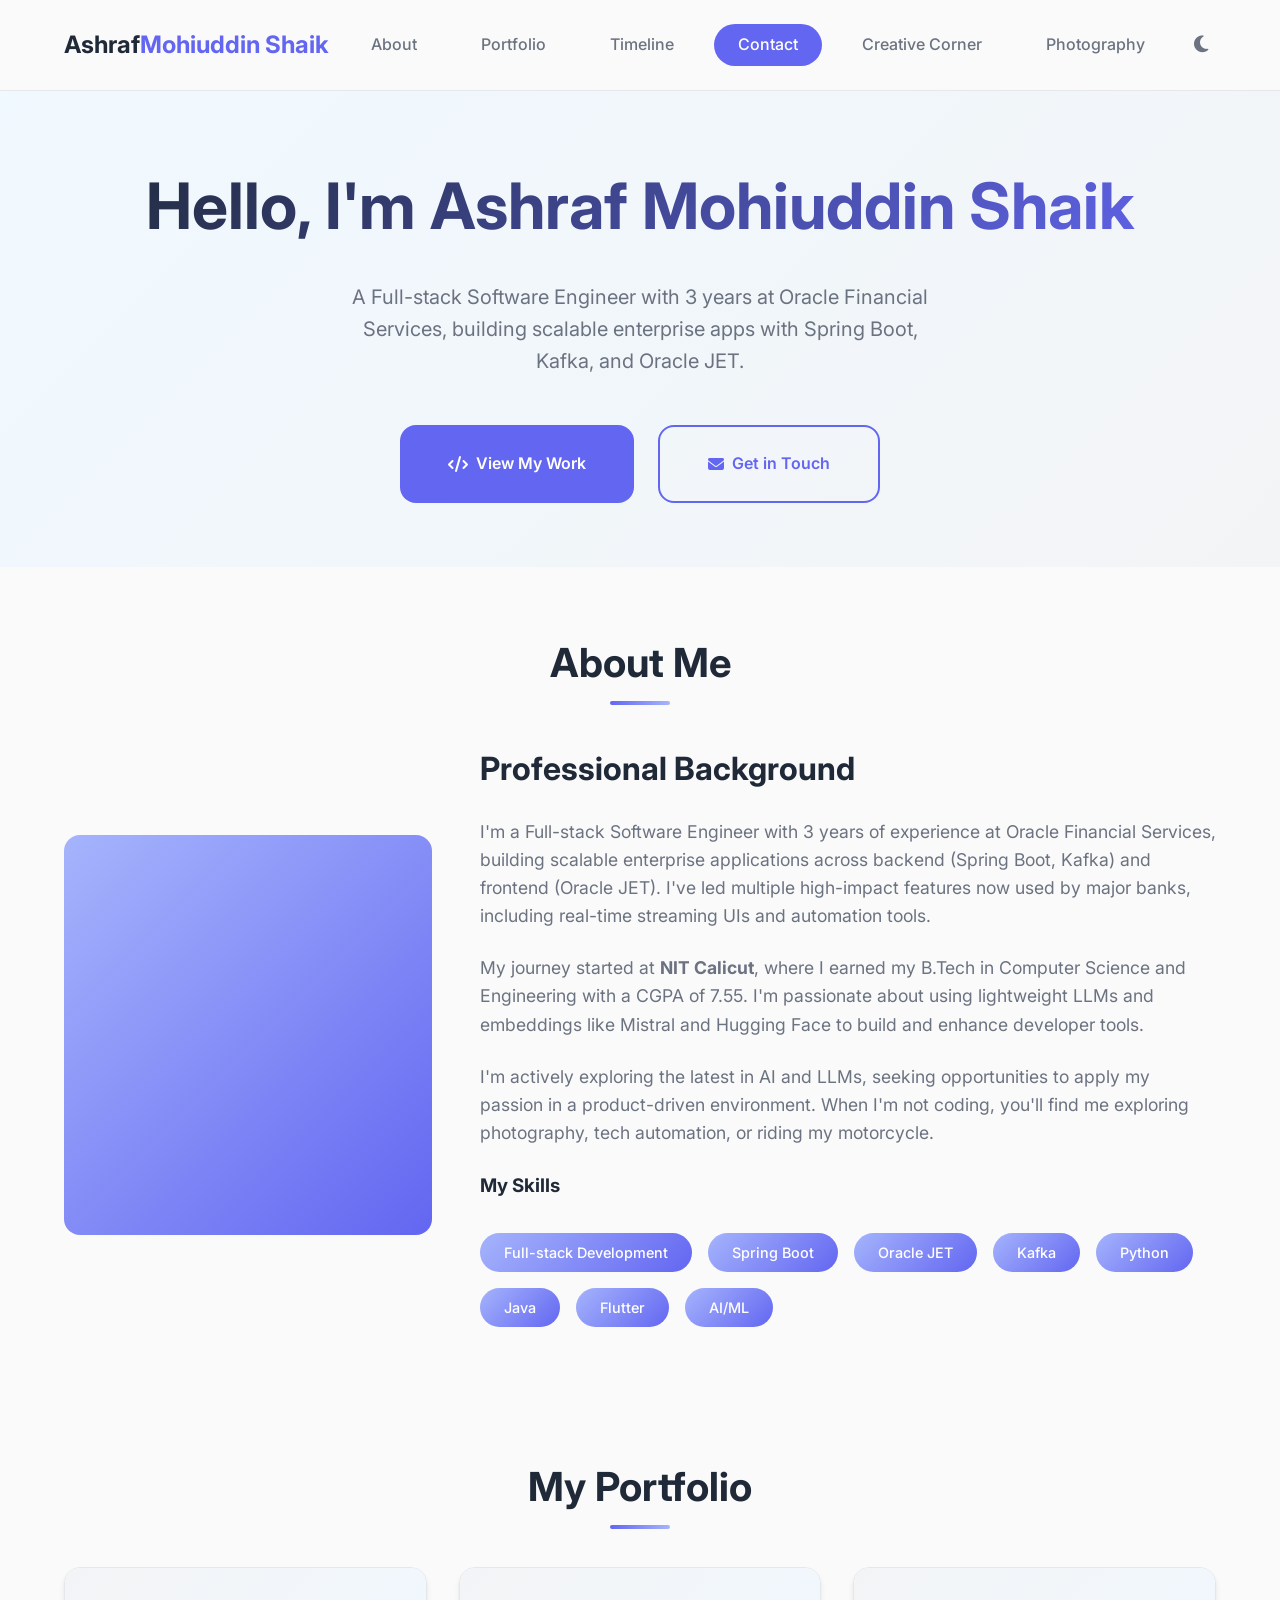
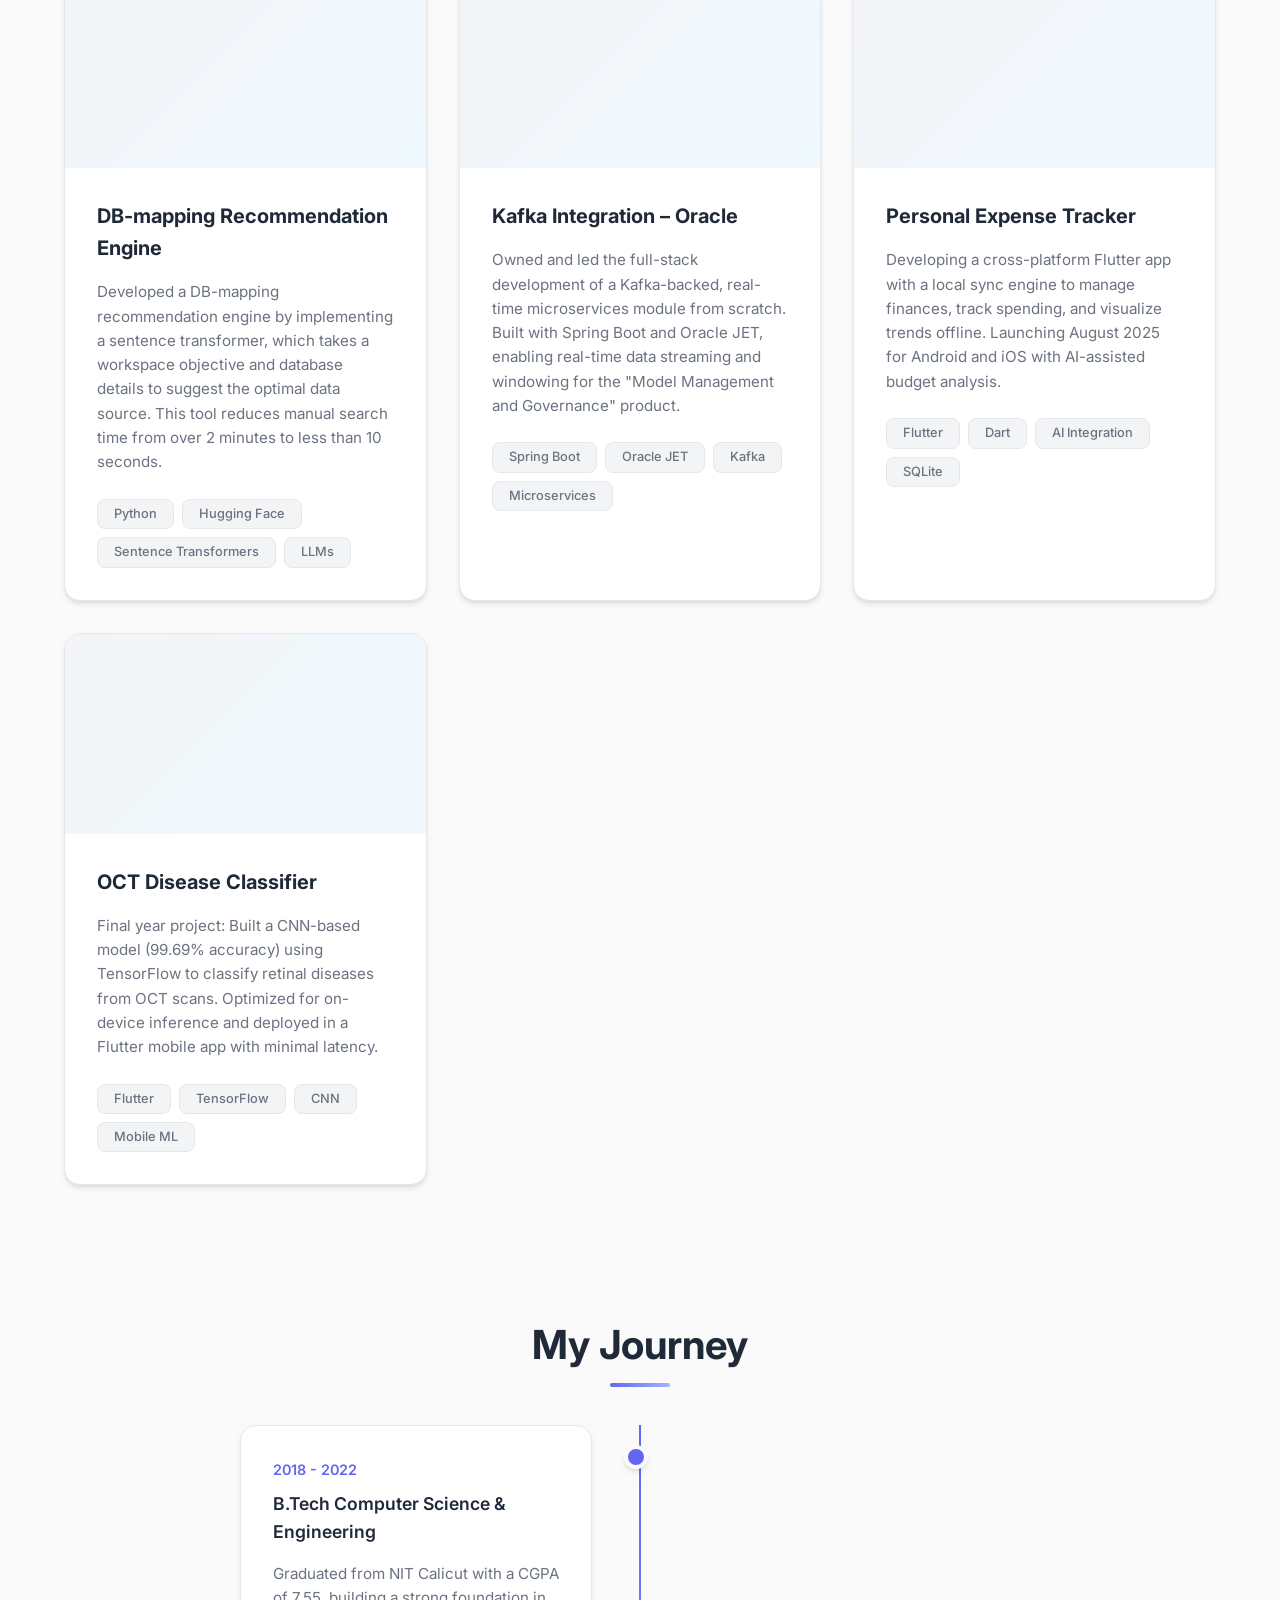
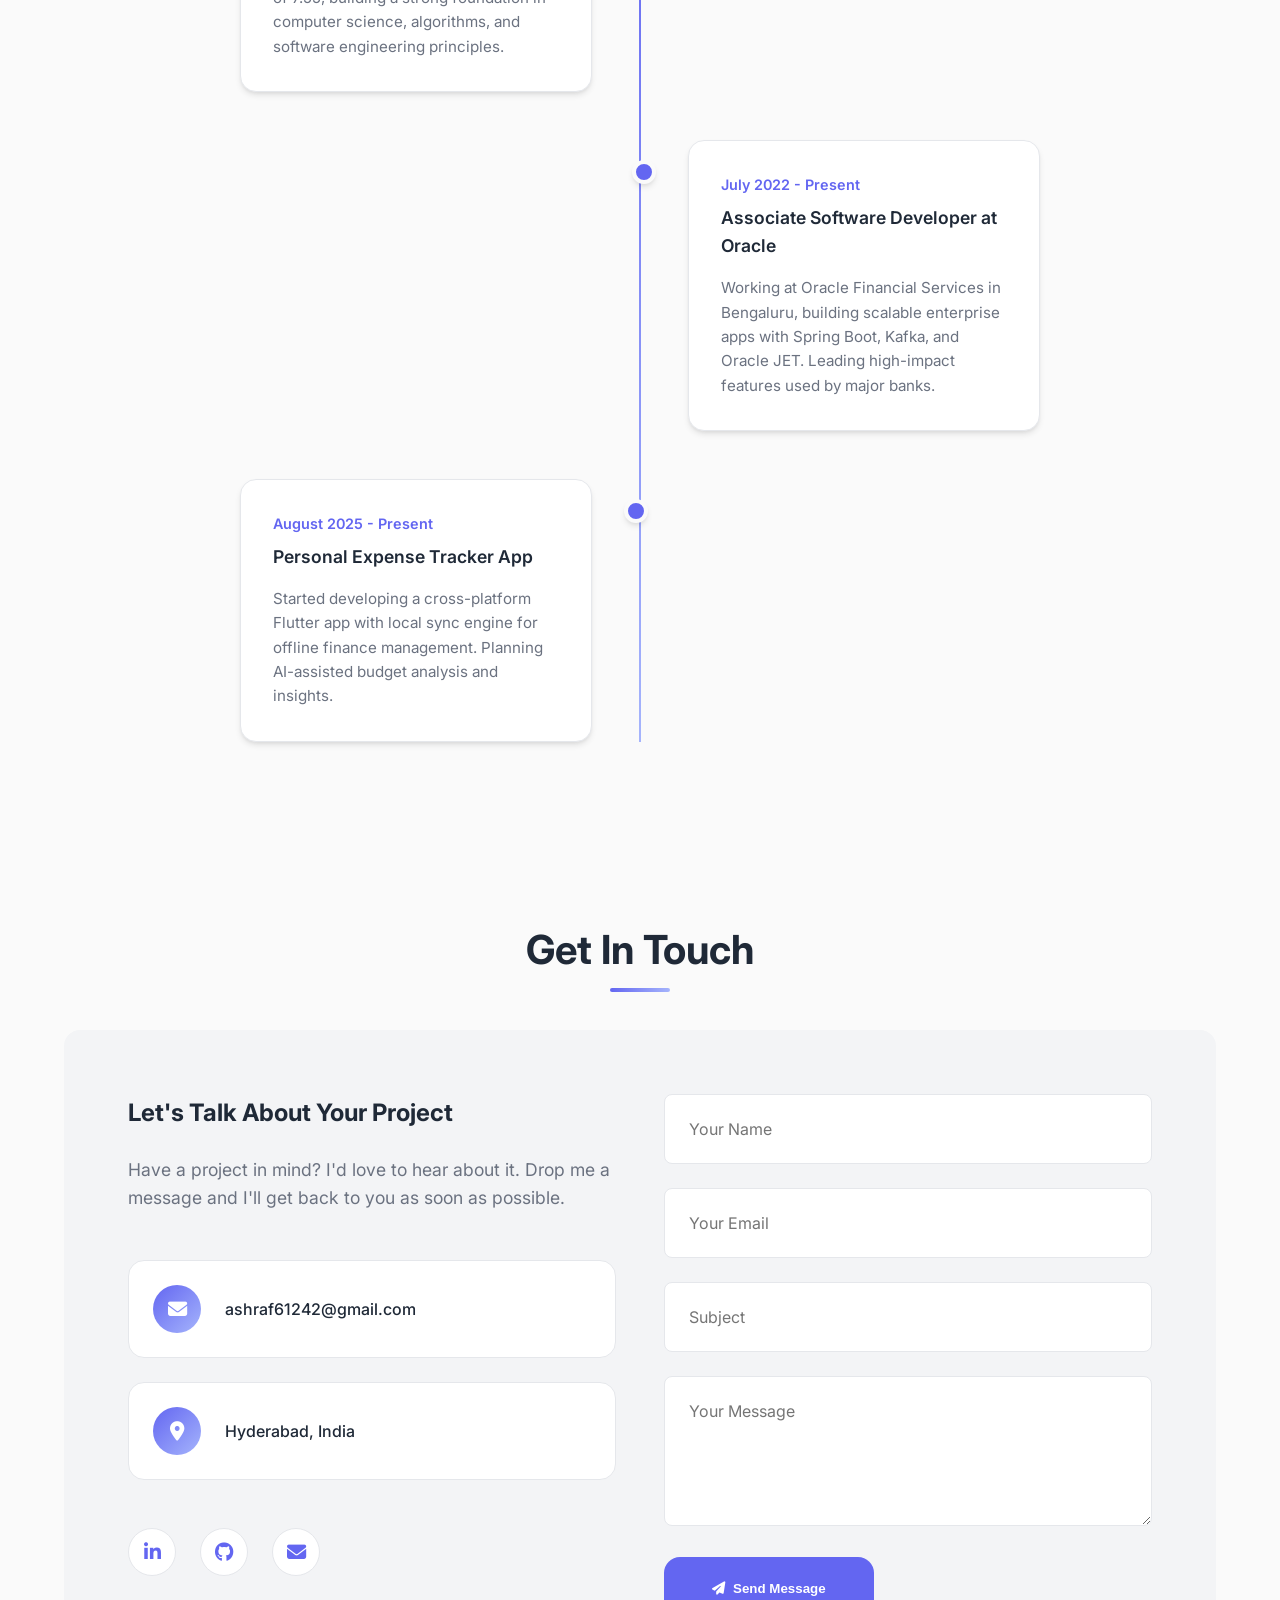
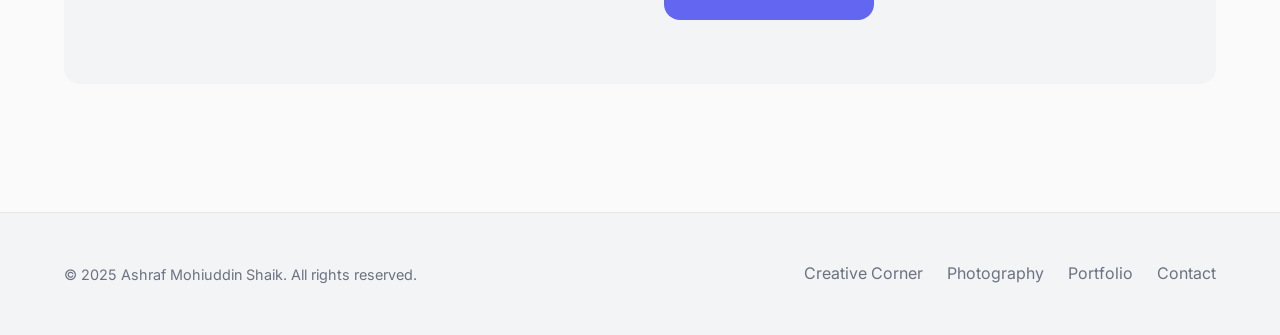
==== commit 271d76c7: "adding_photography.html" ====
--- a/index.html
+++ b/index.html
@@ -3,10 +3,10 @@
 <head>
   <meta charset="UTF-8" />
   <meta name="viewport" content="width=device-width, initial-scale=1.0" />
-  <meta name="description" content="Ashraf Mohiuddin - Full Stack Developer & AI Enthusiast. 2+ years at Oracle, passionate about ML and productivity." />
-  <meta name="keywords" content="Ashraf Mohiuddin, Full Stack Developer, AI, Machine Learning, Oracle, Portfolio" />
-  <meta name="author" content="Ashraf Mohiuddin" />
-  <title>Ashraf Mohiuddin - Full Stack Developer & AI Enthusiast</title>
+  <meta name="description" content="Ashraf Mohiuddin Shaik - Full-stack Software Engineer at Oracle Financial Services. 3 years building scalable enterprise apps with Spring Boot, Kafka, and Oracle JET." />
+  <meta name="keywords" content="Ashraf Mohiuddin Shaik, Full-stack Software Engineer, Oracle Financial Services, Spring Boot, Kafka, Oracle JET, AI/ML" />
+  <meta name="author" content="Ashraf Mohiuddin Shaik" />
+  <title>Ashraf Mohiuddin Shaik - Full-stack Software Engineer</title>
   
   <!-- Fonts -->
   <link rel="preconnect" href="https://fonts.googleapis.com">
@@ -167,6 +167,24 @@
       color: var(--text-primary);
     }
     
+    /* Mobile Menu Toggle */
+    .mobile-menu-toggle {
+      display: none;
+      background: none;
+      border: none;
+      color: var(--text-secondary);
+      font-size: 1.2rem;
+      cursor: pointer;
+      padding: var(--space-xs);
+      border-radius: 50%;
+      transition: all var(--transition-normal);
+    }
+    
+    .mobile-menu-toggle:hover {
+      background-color: var(--bg-secondary);
+      color: var(--text-primary);
+    }
+    
     /* Hero Section */
     .hero {
       padding: var(--space-2xl) 0;
@@ -671,6 +689,30 @@
       
       .navbar {
         display: none;
+        position: absolute;
+        top: 100%;
+        left: 0;
+        right: 0;
+        background-color: var(--bg-primary);
+        border-top: 1px solid var(--border-color);
+        padding: var(--space-md);
+        flex-direction: column;
+        box-shadow: var(--shadow-lg);
+      }
+      
+      .navbar.show {
+        display: flex;
+      }
+      
+      /* Mobile menu toggle */
+      .mobile-menu-toggle {
+        display: block;
+        background: none;
+        border: none;
+        color: var(--text-secondary);
+        font-size: 1.5rem;
+        cursor: pointer;
+        padding: var(--space-xs);
       }
     }
     
@@ -698,14 +740,18 @@
   <header>
     <div class="container">
       <div class="header-content">
-        <a href="#" class="logo">Ashraf<span>Mohiuddin</span></a>
+        <a href="#" class="logo">Ashraf<span>Mohiuddin Shaik</span></a>
         <nav class="navbar">
           <a href="#about" class="nav-item active">About</a>
           <a href="#portfolio" class="nav-item">Portfolio</a>
           <a href="#timeline" class="nav-item">Timeline</a>
           <a href="#contact" class="nav-item">Contact</a>
           <a href="creative-corner.html" class="nav-item">Creative Corner</a>
+          <a href="photography.html" class="nav-item">Photography</a>
         </nav>
+        <button class="mobile-menu-toggle" id="mobileMenuToggle">
+          <i class="fas fa-bars"></i>
+        </button>
         <button class="theme-toggle" id="themeToggle">
           <i class="fas fa-moon"></i>
         </button>
@@ -716,8 +762,8 @@
   <!-- Hero Section -->
   <section class="hero">
     <div class="container">
-      <h1 class="animate-fade-in">Hello, I'm Ashraf Mohiuddin</h1>
-      <p class="animate-fade-in" style="animation-delay: 0.2s;">A Full Stack Developer with 2+ years of experience at Oracle, passionate about AI/ML and building impactful solutions.</p>
+      <h1 class="animate-fade-in">Hello, I'm Ashraf Mohiuddin Shaik</h1>
+      <p class="animate-fade-in" style="animation-delay: 0.2s;">A Full-stack Software Engineer with 3 years at Oracle Financial Services, building scalable enterprise apps with Spring Boot, Kafka, and Oracle JET.</p>
       <div class="hero-buttons">
         <a href="#portfolio" class="button animate-fade-in" style="animation-delay: 0.4s;">
           <i class="fas fa-code"></i>
@@ -739,20 +785,20 @@
         <div class="profile-image animate-fade-in"></div>
         <div class="bio animate-fade-in">
           <h2>Professional Background</h2>
-          <p>I'm a versatile developer with a strong foundation in both software engineering and machine learning. With over 2.5 years of experience at Oracle Financial Services, I've worked on full-stack enterprise applications and led key Kafka integrations for real-time financial systems.</p>
-          <p>My journey started at <strong>NIT Calicut</strong>, where I earned my B.Tech in Computer Science and cultivated a passion for solving real-world problems through technology. I've built apps ranging from a mobile-based OCT disease classifier to an expense tracker and a table retriever model powered by LLMs—all while staying curious and hands-on.</p>
-          <p>I believe in continuous learning and building systems that are both efficient and user-friendly. Whether it's designing data pipelines with Flink, deploying models offline, or teaching Python to school kids, I enjoy contributing across the stack—and beyond.</p>
+          <p>I'm a Full-stack Software Engineer with 3 years of experience at Oracle Financial Services, building scalable enterprise applications across backend (Spring Boot, Kafka) and frontend (Oracle JET). I've led multiple high-impact features now used by major banks, including real-time streaming UIs and automation tools.</p>
+          <p>My journey started at <strong>NIT Calicut</strong>, where I earned my B.Tech in Computer Science and Engineering with a CGPA of 7.55. I'm passionate about using lightweight LLMs and embeddings like Mistral and Hugging Face to build and enhance developer tools.</p>
+          <p>I'm actively exploring the latest in AI and LLMs, seeking opportunities to apply my passion in a product-driven environment. When I'm not coding, you'll find me exploring photography, tech automation, or riding my motorcycle.</p>
           <h3>My Skills</h3>
-          <div class="skills">
-            <span class="skill-tag">Full Stack Development</span>
-            <span class="skill-tag">AI/ML Engineering</span>
-            <span class="skill-tag">Python</span>
-            <span class="skill-tag">JavaScript</span>
-            <span class="skill-tag">React</span>
-            <span class="skill-tag">Node.js</span>
-            <span class="skill-tag">Kafka</span>
-            <span class="skill-tag">Docker</span>
-          </div>
+                      <div class="skills">
+              <span class="skill-tag">Full-stack Development</span>
+              <span class="skill-tag">Spring Boot</span>
+              <span class="skill-tag">Oracle JET</span>
+              <span class="skill-tag">Kafka</span>
+              <span class="skill-tag">Python</span>
+              <span class="skill-tag">Java</span>
+              <span class="skill-tag">Flutter</span>
+              <span class="skill-tag">AI/ML</span>
+            </div>
         </div>
       </div>
     </div>
@@ -767,12 +813,12 @@
           <div class="portfolio-image"></div>
           <div class="portfolio-info">
             <h3>DB-mapping Recommendation Engine</h3>
-            <p>Built an intelligent recommendation system using LLMs and Hugging Face transformers to map database schemas and suggest optimal relationships between tables. Reduces manual mapping time by 70%.</p>
+            <p>Developed a DB-mapping recommendation engine by implementing a sentence transformer, which takes a workspace objective and database details to suggest the optimal data source. This tool reduces manual search time from over 2 minutes to less than 10 seconds.</p>
             <div class="tech-stack">
               <span class="tech-badge">Python</span>
               <span class="tech-badge">Hugging Face</span>
+              <span class="tech-badge">Sentence Transformers</span>
               <span class="tech-badge">LLMs</span>
-              <span class="tech-badge">PostgreSQL</span>
             </div>
           </div>
         </div>
@@ -780,13 +826,13 @@
         <div class="portfolio-item animate-fade-in" style="animation-delay: 0.2s;">
           <div class="portfolio-image"></div>
           <div class="portfolio-info">
-            <h3>Offline Code Generation Tools</h3>
-            <p>Developed offline-capable code generation tools using Mistral and DeepSeek Coder models. Enables developers to generate production-ready code without internet connectivity, with 85% accuracy.</p>
+            <h3>Kafka Integration – Oracle</h3>
+            <p>Owned and led the full-stack development of a Kafka-backed, real-time microservices module from scratch. Built with Spring Boot and Oracle JET, enabling real-time data streaming and windowing for the "Model Management and Governance" product.</p>
             <div class="tech-stack">
-              <span class="tech-badge">Mistral AI</span>
-              <span class="tech-badge">DeepSeek</span>
-              <span class="tech-badge">Python</span>
-              <span class="tech-badge">Docker</span>
+              <span class="tech-badge">Spring Boot</span>
+              <span class="tech-badge">Oracle JET</span>
+              <span class="tech-badge">Kafka</span>
+              <span class="tech-badge">Microservices</span>
             </div>
           </div>
         </div>
@@ -795,7 +841,7 @@
           <div class="portfolio-image"></div>
           <div class="portfolio-info">
             <h3>Personal Expense Tracker</h3>
-            <p>Flutter-based expense tracking app with AI integration for smart categorization and spending insights. Features include budget alerts, expense analytics, and AI-powered receipt scanning.</p>
+            <p>Developing a cross-platform Flutter app with a local sync engine to manage finances, track spending, and visualize trends offline. Launching August 2025 for Android and iOS with AI-assisted budget analysis.</p>
             <div class="tech-stack">
               <span class="tech-badge">Flutter</span>
               <span class="tech-badge">Dart</span>
@@ -809,40 +855,12 @@
           <div class="portfolio-image"></div>
           <div class="portfolio-info">
             <h3>OCT Disease Classifier</h3>
-            <p>Mobile app that classifies retinal diseases using OCT images and deep learning. Built lightweight to run offline on devices with 92% accuracy in disease detection.</p>
+            <p>Final year project: Built a CNN-based model (99.69% accuracy) using TensorFlow to classify retinal diseases from OCT scans. Optimized for on-device inference and deployed in a Flutter mobile app with minimal latency.</p>
             <div class="tech-stack">
               <span class="tech-badge">Flutter</span>
-              <span class="tech-badge">TensorFlow Lite</span>
-              <span class="tech-badge">Deep Learning</span>
+              <span class="tech-badge">TensorFlow</span>
+              <span class="tech-badge">CNN</span>
               <span class="tech-badge">Mobile ML</span>
-            </div>
-          </div>
-        </div>
-        
-        <div class="portfolio-item animate-fade-in" style="animation-delay: 0.8s;">
-          <div class="portfolio-image"></div>
-          <div class="portfolio-info">
-            <h3>Kafka Integration – Oracle</h3>
-            <p>Led the integration of Kafka-based real-time services in enterprise banking apps, reducing latency by 60% and improving system responsiveness for financial transactions.</p>
-            <div class="tech-stack">
-              <span class="tech-badge">Kafka</span>
-              <span class="tech-badge">Microservices</span>
-              <span class="tech-badge">Java</span>
-              <span class="tech-badge">Spring Boot</span>
-            </div>
-          </div>
-        </div>
-        
-        <div class="portfolio-item animate-fade-in" style="animation-delay: 1s;">
-          <div class="portfolio-image"></div>
-          <div class="portfolio-info">
-            <h3>Table Retriever Model</h3>
-            <p>Built a sophisticated table retrieval system using LLMs to intelligently search and extract relevant data from large document collections with natural language queries.</p>
-            <div class="tech-stack">
-              <span class="tech-badge">Python</span>
-              <span class="tech-badge">LLMs</span>
-              <span class="tech-badge">NLP</span>
-              <span class="tech-badge">FastAPI</span>
             </div>
           </div>
         </div>
@@ -858,32 +876,24 @@
         <div class="timeline-item animate-fade-in">
           <div class="timeline-content">
             <div class="timeline-date">2018 - 2022</div>
-            <div class="timeline-title">B.Tech Computer Science</div>
-            <div class="timeline-description">Graduated from NIT Calicut with a strong foundation in computer science, algorithms, and software engineering principles.</div>
+            <div class="timeline-title">B.Tech Computer Science & Engineering</div>
+            <div class="timeline-description">Graduated from NIT Calicut with a CGPA of 7.55, building a strong foundation in computer science, algorithms, and software engineering principles.</div>
           </div>
         </div>
         
         <div class="timeline-item animate-fade-in" style="animation-delay: 0.2s;">
           <div class="timeline-content">
-            <div class="timeline-date">2022 - Present</div>
-            <div class="timeline-title">Full Stack Developer at Oracle</div>
-            <div class="timeline-description">Working on enterprise financial applications, leading Kafka integrations, and contributing to real-time banking systems.</div>
+            <div class="timeline-date">July 2022 - Present</div>
+            <div class="timeline-title">Associate Software Developer at Oracle</div>
+            <div class="timeline-description">Working at Oracle Financial Services in Bengaluru, building scalable enterprise apps with Spring Boot, Kafka, and Oracle JET. Leading high-impact features used by major banks.</div>
           </div>
         </div>
         
         <div class="timeline-item animate-fade-in" style="animation-delay: 0.4s;">
           <div class="timeline-content">
-            <div class="timeline-date">2023 - Present</div>
-            <div class="timeline-title">AI/ML Projects</div>
-            <div class="timeline-description">Developed multiple AI-powered applications including code generation tools, recommendation engines, and mobile ML solutions.</div>
-          </div>
-        </div>
-        
-        <div class="timeline-item animate-fade-in" style="animation-delay: 0.6s;">
-          <div class="timeline-content">
-            <div class="timeline-date">2024 - Future</div>
-            <div class="timeline-title">AI-First Solutions</div>
-            <div class="timeline-description">Focusing on building AI-first applications that solve real-world problems and improve developer productivity.</div>
+            <div class="timeline-date">August 2025 - Present</div>
+            <div class="timeline-title">Personal Expense Tracker App</div>
+            <div class="timeline-description">Started developing a cross-platform Flutter app with local sync engine for offline finance management. Planning AI-assisted budget analysis and insights.</div>
           </div>
         </div>
       </div>
@@ -904,7 +914,7 @@
                 <div class="contact-icon">
                   <i class="fas fa-envelope"></i>
                 </div>
-                <div class="contact-text">sashrafmohiuddin@gmail.com</div>
+                <div class="contact-text">ashraf61242@gmail.com</div>
               </div>
               <div class="contact-item">
                 <div class="contact-icon">
@@ -920,7 +930,7 @@
               <a href="https://github.com/ashraf-mohiuddin" class="social-link" target="_blank" rel="noopener">
                 <i class="fab fa-github"></i>
               </a>
-              <a href="mailto:sashrafmohiuddin@gmail.com" class="social-link">
+              <a href="mailto:ashraf61242@gmail.com" class="social-link">
                 <i class="fas fa-envelope"></i>
               </a>
             </div>
@@ -952,9 +962,10 @@
   <footer>
     <div class="container">
       <div class="footer-content">
-        <div class="copyright">© 2025 Ashraf Mohiuddin. All rights reserved.</div>
+        <div class="copyright">© 2025 Ashraf Mohiuddin Shaik. All rights reserved.</div>
         <div class="footer-links">
           <a href="creative-corner.html" class="footer-link">Creative Corner</a>
+          <a href="photography.html" class="footer-link">Photography</a>
           <a href="#portfolio" class="footer-link">Portfolio</a>
           <a href="#contact" class="footer-link">Contact</a>
         </div>
@@ -985,6 +996,16 @@
       const icon = themeToggle.querySelector('i');
       icon.className = theme === 'dark' ? 'fas fa-sun' : 'fas fa-moon';
     }
+    
+    // Mobile Menu Toggle
+    const mobileMenuToggle = document.getElementById('mobileMenuToggle');
+    const navbar = document.querySelector('.navbar');
+    
+    mobileMenuToggle.addEventListener('click', () => {
+      navbar.classList.toggle('show');
+      const icon = mobileMenuToggle.querySelector('i');
+      icon.className = navbar.classList.contains('show') ? 'fas fa-times' : 'fas fa-bars';
+    });
     
     // Smooth scrolling for navigation links
     document.querySelectorAll('a[href^="#"]').forEach(anchor => {
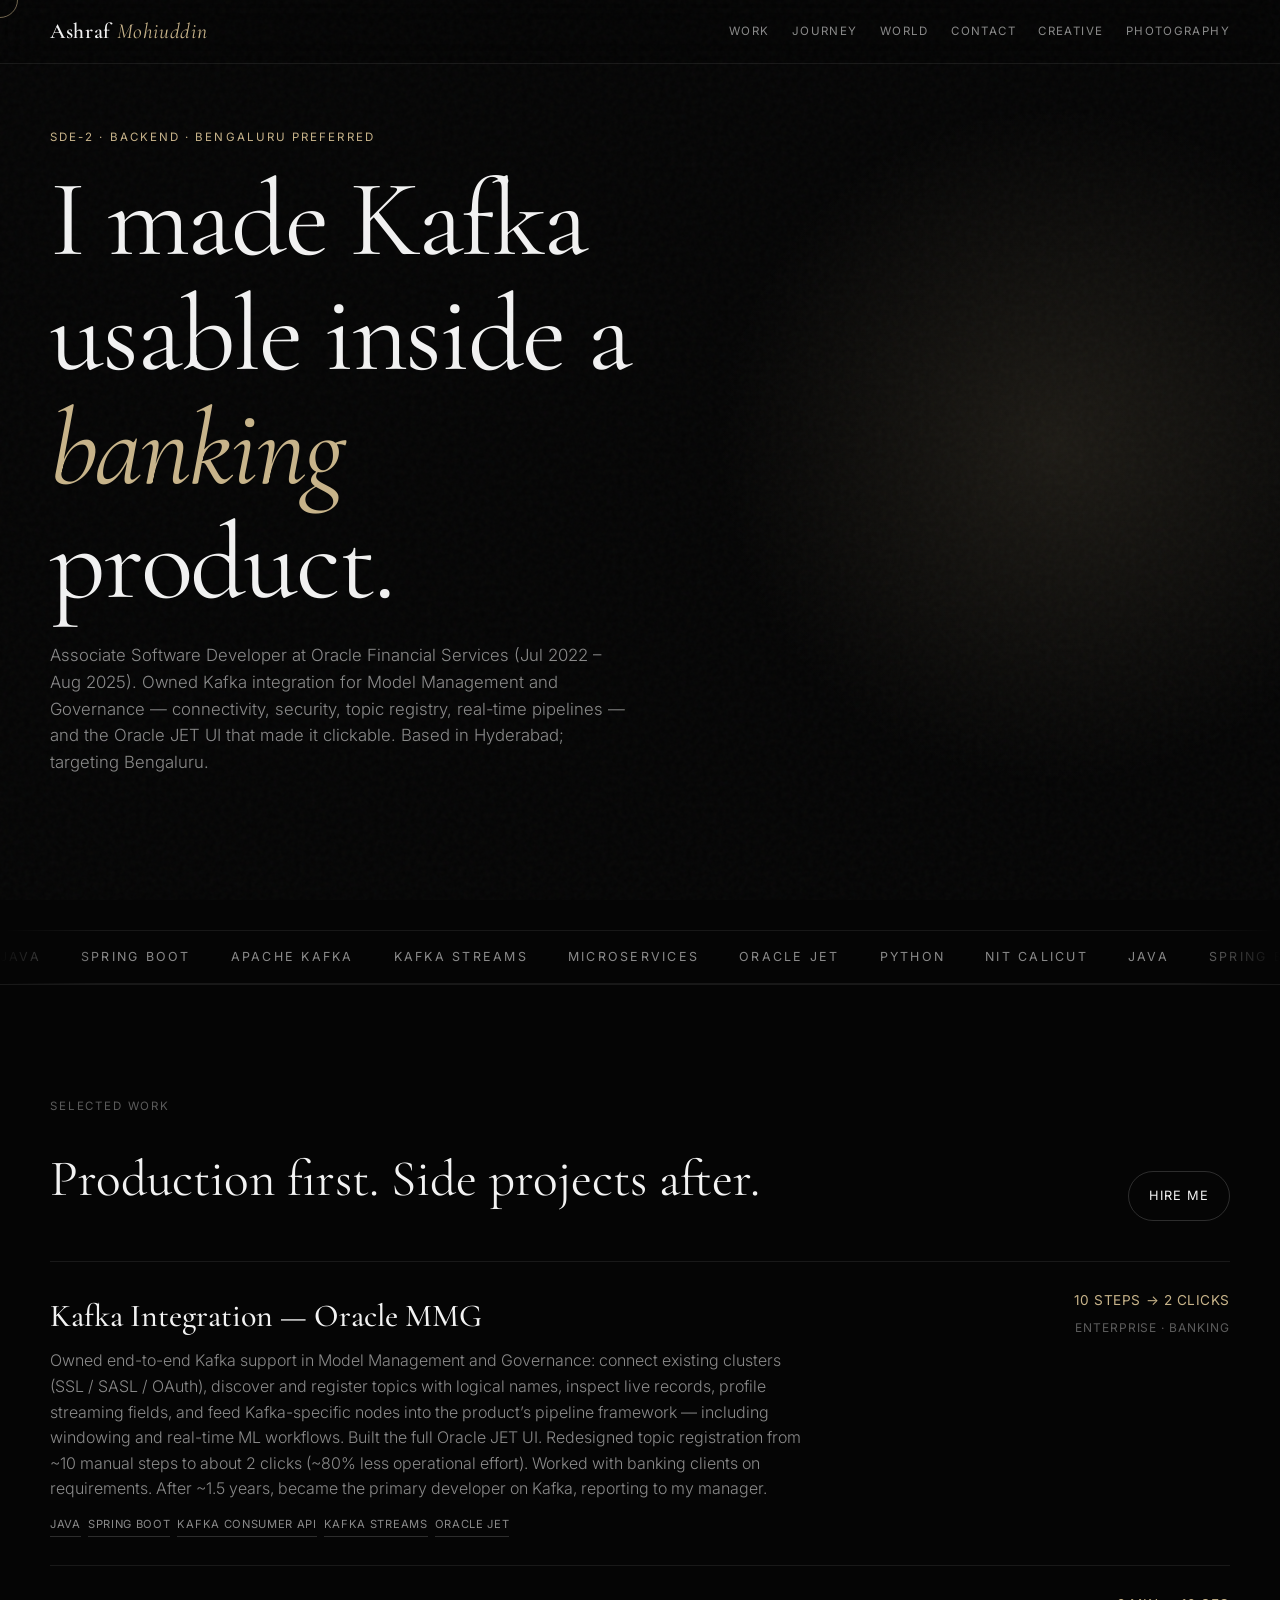
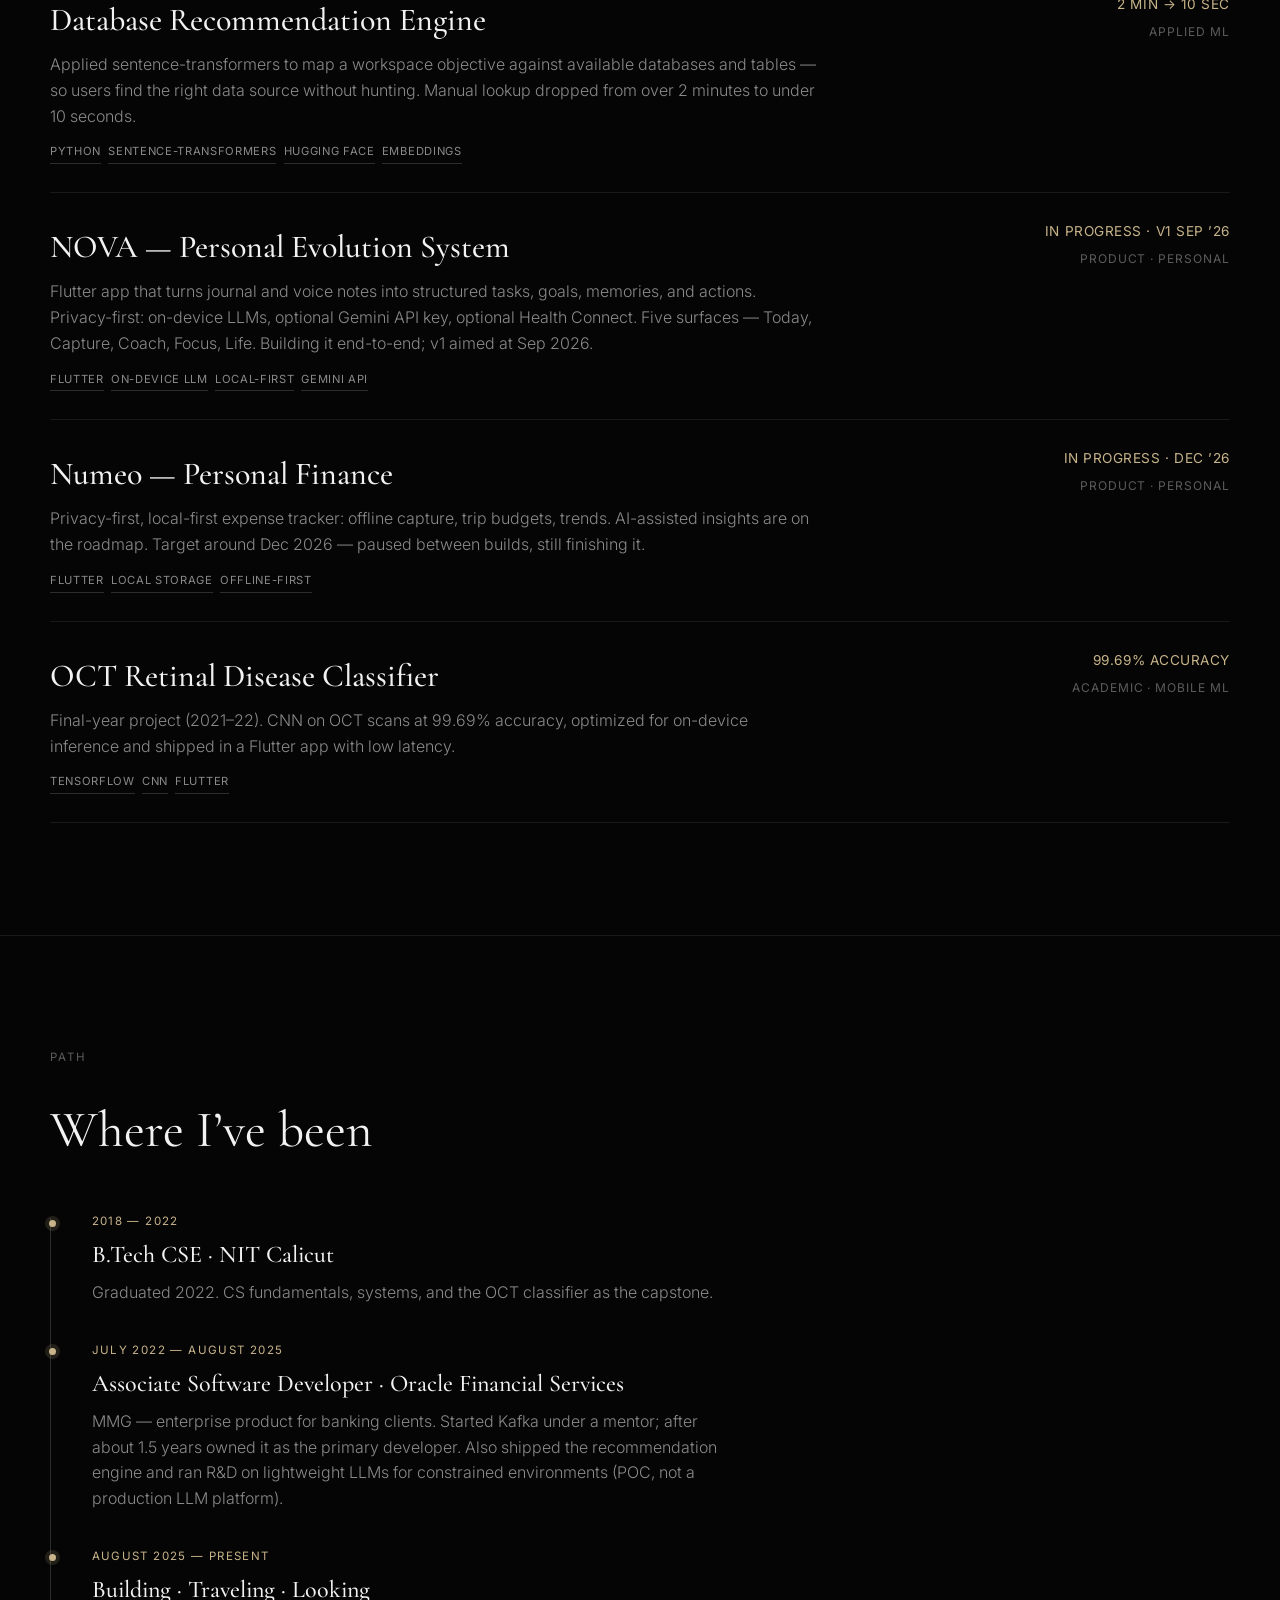
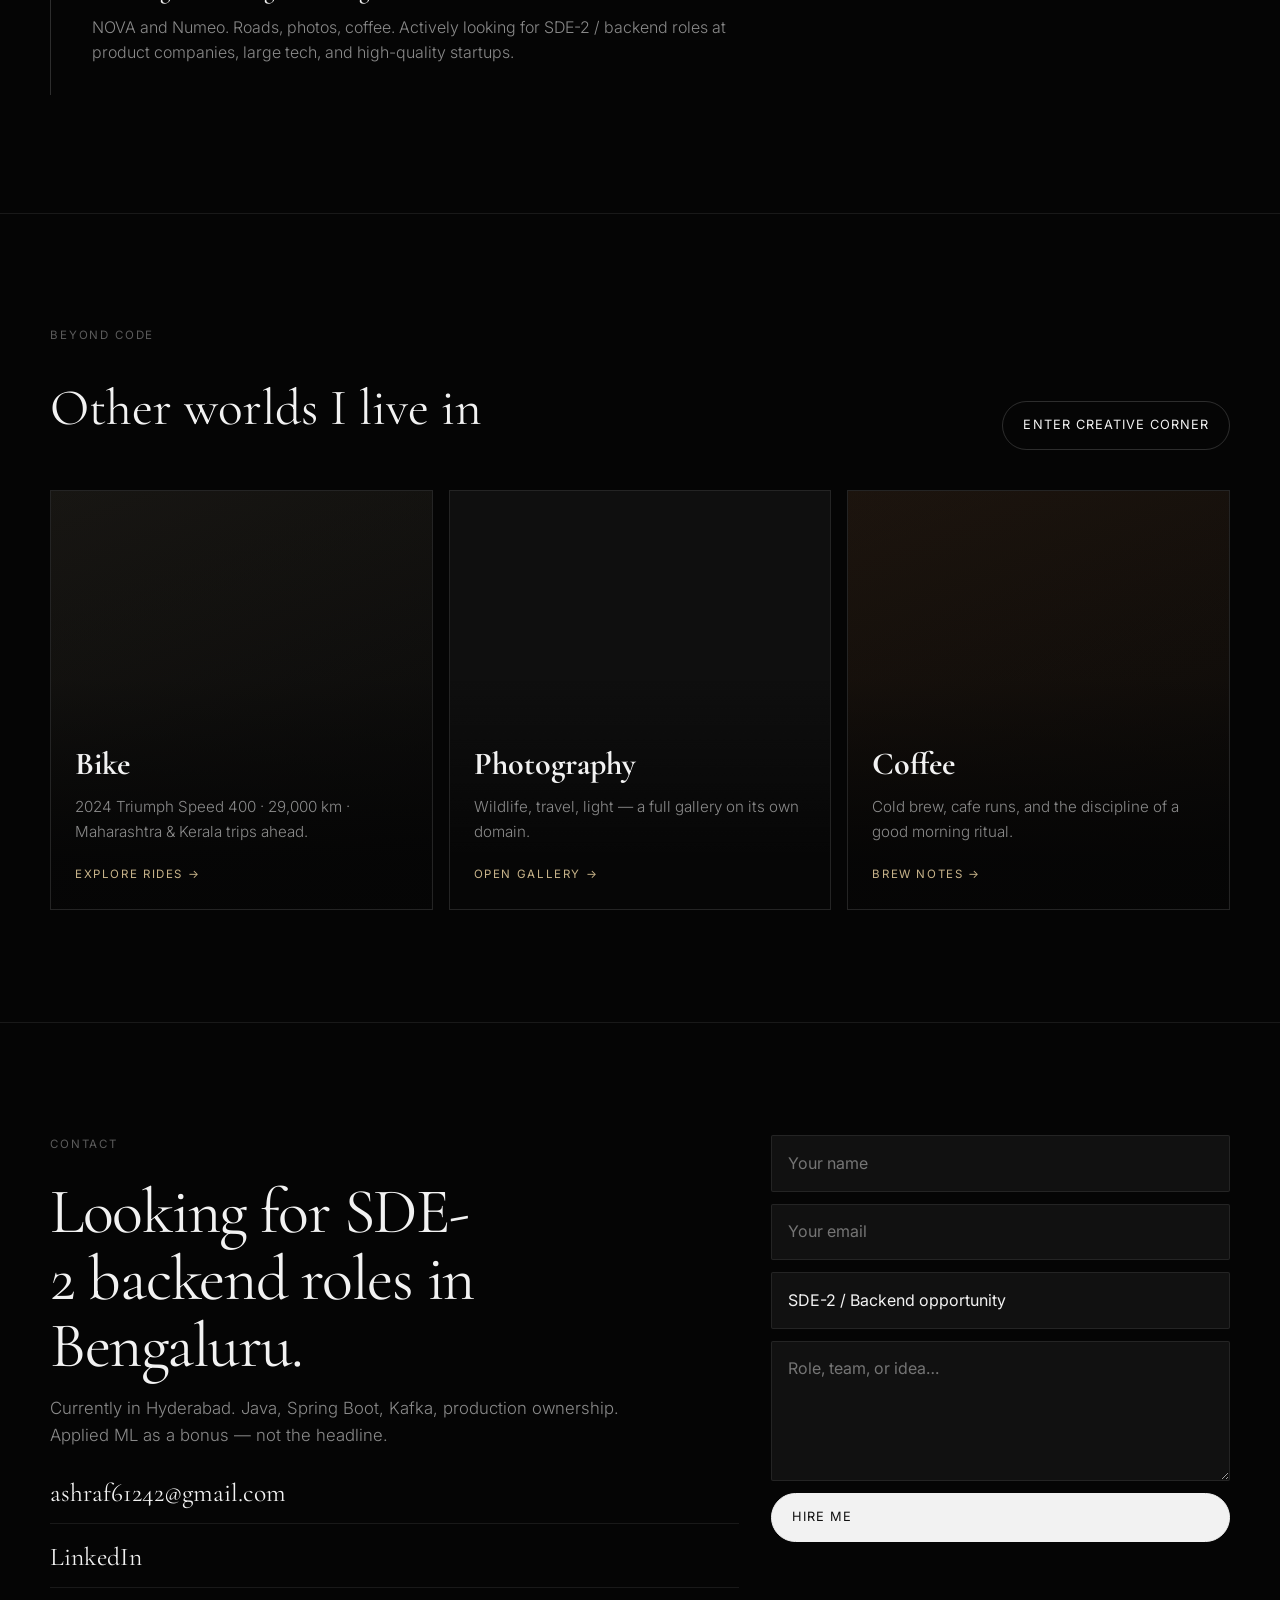
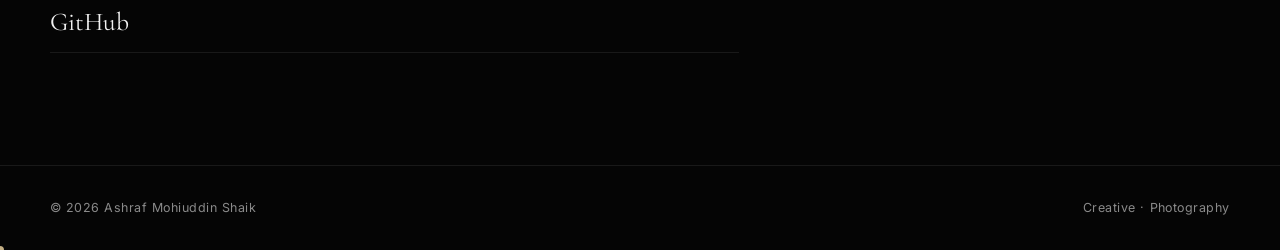
==== commit 2b51b6a8: "Redesign the site around a backend SDE-2 story and give landscape gallery photos two-column width. K" ====
--- a/index.html
+++ b/index.html
@@ -3,1073 +3,305 @@
 <head>
   <meta charset="UTF-8" />
   <meta name="viewport" content="width=device-width, initial-scale=1.0" />
-  <meta name="description" content="Ashraf Mohiuddin Shaik - Full-stack Software Engineer at Oracle Financial Services. 3 years building scalable enterprise apps with Spring Boot, Kafka, and Oracle JET." />
-  <meta name="keywords" content="Ashraf Mohiuddin Shaik, Full-stack Software Engineer, Oracle Financial Services, Spring Boot, Kafka, Oracle JET, AI/ML" />
+  <meta name="description" content="Ashraf Mohiuddin Shaik — Backend Software Engineer, SDE-2 candidate. Ex-Oracle Financial Services. Java, Spring Boot, Kafka, distributed systems, and applied AI/ML." />
   <meta name="author" content="Ashraf Mohiuddin Shaik" />
-  <title>Ashraf Mohiuddin Shaik - Full-stack Software Engineer</title>
-  
-  <!-- Fonts -->
-  <link rel="preconnect" href="https://fonts.googleapis.com">
-  <link rel="preconnect" href="https://fonts.gstatic.com" crossorigin>
-  <link href="https://fonts.googleapis.com/css2?family=Inter:wght@300;400;500;600;700&display=swap" rel="stylesheet">
-  
-  <!-- Font Awesome -->
-  <link rel="stylesheet" href="https://cdnjs.cloudflare.com/ajax/libs/font-awesome/6.4.0/css/all.min.css">
-  
-  <style>
-    :root {
-      /* Light Theme - Pastel Colors */
-      --primary-color: #6366f1;
-      --primary-light: #a5b4fc;
-      --primary-dark: #4338ca;
-      
-      /* Pastel Background Colors */
-      --bg-primary: #fafafa;
-      --bg-secondary: #f3f4f6;
-      --bg-card: #ffffff;
-      --bg-accent: #f0f9ff;
-      
-      /* Text Colors */
-      --text-primary: #1f2937;
-      --text-secondary: #6b7280;
-      --text-muted: #9ca3af;
-      
-      /* Border & Shadow */
-      --border-color: #e5e7eb;
-      --border-radius: 16px;
-      --border-radius-sm: 8px;
-      --shadow-sm: 0 1px 2px 0 rgba(0, 0, 0, 0.05);
-      --shadow-md: 0 4px 6px -1px rgba(0, 0, 0, 0.1), 0 2px 4px -1px rgba(0, 0, 0, 0.06);
-      --shadow-lg: 0 10px 15px -3px rgba(0, 0, 0, 0.1), 0 4px 6px -2px rgba(0, 0, 0, 0.05);
-      --shadow-xl: 0 20px 25px -5px rgba(0, 0, 0, 0.1), 0 10px 10px -5px rgba(0, 0, 0, 0.04);
-      
-      /* Transitions */
-      --transition-fast: 0.15s ease;
-      --transition-normal: 0.3s ease;
-      --transition-slow: 0.5s ease;
-      
-      /* Spacing */
-      --space-xs: 0.5rem;
-      --space-sm: 1rem;
-      --space-md: 1.5rem;
-      --space-lg: 2rem;
-      --space-xl: 3rem;
-      --space-2xl: 4rem;
-    }
-    
-    /* Dark Theme */
-    [data-theme="dark"] {
-      --bg-primary: #0a0a0a;
-      --bg-secondary: #1a1a1a;
-      --bg-card: #1f1f1f;
-      --bg-accent: #1e293b;
-      
-      --text-primary: #f9fafb;
-      --text-secondary: #d1d5db;
-      --text-muted: #9ca3af;
-      
-      --border-color: #374151;
-    }
-    
-    * {
-      margin: 0;
-      padding: 0;
-      box-sizing: border-box;
-    }
-    
-    html {
-      scroll-behavior: smooth;
-    }
-    
-    body {
-      font-family: 'Inter', -apple-system, BlinkMacSystemFont, 'Segoe UI', Roboto, sans-serif;
-      background-color: var(--bg-primary);
-      color: var(--text-primary);
-      line-height: 1.6;
-      transition: background-color var(--transition-normal), color var(--transition-normal);
-    }
-    
-    .container {
-      max-width: 1200px;
-      margin: 0 auto;
-      padding: 0 var(--space-md);
-    }
-    
-    /* Header */
-    header {
-      background-color: var(--bg-primary);
-      backdrop-filter: blur(10px);
-      border-bottom: 1px solid var(--border-color);
-      position: sticky;
-      top: 0;
-      z-index: 100;
-      transition: all var(--transition-normal);
-    }
-    
-    .header-content {
-      display: flex;
-      justify-content: space-between;
-      align-items: center;
-      padding: var(--space-md) 0;
-    }
-    
-    .logo {
-      font-size: 1.5rem;
-      font-weight: 700;
-      color: var(--text-primary);
-      text-decoration: none;
-    }
-    
-    .logo span {
-      color: var(--primary-color);
-    }
-    
-    .navbar {
-      display: flex;
-      gap: var(--space-sm);
-    }
-    
-    .nav-item {
-      padding: var(--space-xs) var(--space-md);
-      border-radius: 30px;
-      color: var(--text-secondary);
-      text-decoration: none;
-      font-weight: 500;
-      transition: all var(--transition-normal);
-      cursor: pointer;
-    }
-    
-    .nav-item:hover {
-      background-color: var(--bg-secondary);
-      color: var(--text-primary);
-      transform: translateY(-1px);
-    }
-    
-    .nav-item.active {
-      background-color: var(--primary-color);
-      color: white;
-    }
-    
-    /* Theme Toggle */
-    .theme-toggle {
-      background: none;
-      border: none;
-      color: var(--text-secondary);
-      font-size: 1.2rem;
-      cursor: pointer;
-      padding: var(--space-xs);
-      border-radius: 50%;
-      transition: all var(--transition-normal);
-    }
-    
-    .theme-toggle:hover {
-      background-color: var(--bg-secondary);
-      color: var(--text-primary);
-    }
-    
-    /* Mobile Menu Toggle */
-    .mobile-menu-toggle {
-      display: none;
-      background: none;
-      border: none;
-      color: var(--text-secondary);
-      font-size: 1.2rem;
-      cursor: pointer;
-      padding: var(--space-xs);
-      border-radius: 50%;
-      transition: all var(--transition-normal);
-    }
-    
-    .mobile-menu-toggle:hover {
-      background-color: var(--bg-secondary);
-      color: var(--text-primary);
-    }
-    
-    /* Hero Section */
-    .hero {
-      padding: var(--space-2xl) 0;
-      text-align: center;
-      background: linear-gradient(135deg, var(--bg-accent) 0%, var(--bg-secondary) 100%);
-      position: relative;
-      overflow: hidden;
-    }
-    
-    .hero h1 {
-      font-size: clamp(2.5rem, 5vw, 4rem);
-      font-weight: 700;
-      margin-bottom: var(--space-md);
-      background: linear-gradient(135deg, var(--text-primary) 0%, var(--primary-color) 100%);
-      -webkit-background-clip: text;
-      -webkit-text-fill-color: transparent;
-      background-clip: text;
-    }
-    
-    .hero p {
-      font-size: 1.25rem;
-      max-width: 600px;
-      margin: 0 auto var(--space-xl);
-      color: var(--text-secondary);
-    }
-    
-    .hero-buttons {
-      display: flex;
-      gap: var(--space-md);
-      justify-content: center;
-      flex-wrap: wrap;
-    }
-    
-    /* Buttons */
-    .button {
-      display: inline-flex;
-      align-items: center;
-      gap: var(--space-xs);
-      padding: var(--space-md) var(--space-xl);
-      background-color: var(--primary-color);
-      color: white;
-      border-radius: var(--border-radius);
-      text-decoration: none;
-      font-weight: 600;
-      transition: all var(--transition-normal);
-      border: none;
-      cursor: pointer;
-    }
-    
-    .button:hover {
-      background-color: var(--primary-dark);
-      transform: translateY(-2px);
-      box-shadow: var(--shadow-lg);
-    }
-    
-    .button-outline {
-      background-color: transparent;
-      border: 2px solid var(--primary-color);
-      color: var(--primary-color);
-    }
-    
-    .button-outline:hover {
-      background-color: var(--primary-color);
-      color: white;
-    }
-    
-    /* Sections */
-    section {
-      padding: var(--space-2xl) 0;
-      scroll-margin-top: 80px;
-    }
-    
-    .section-title {
-      font-size: clamp(2rem, 4vw, 2.5rem);
-      margin-bottom: var(--space-xl);
-      text-align: center;
-      position: relative;
-      font-weight: 700;
-    }
-    
-    .section-title::after {
-      content: '';
-      position: absolute;
-      bottom: -10px;
-      left: 50%;
-      transform: translateX(-50%);
-      width: 60px;
-      height: 4px;
-      background: linear-gradient(90deg, var(--primary-color), var(--primary-light));
-      border-radius: 2px;
-    }
-    
-    /* About Section */
-    .about-content {
-      display: grid;
-      grid-template-columns: 1fr 2fr;
-      gap: var(--space-xl);
-      align-items: center;
-    }
-    
-    .profile-image {
-      width: 100%;
-      height: 400px;
-      background: linear-gradient(135deg, var(--primary-light) 0%, var(--primary-color) 100%);
-      border-radius: var(--border-radius);
-      overflow: hidden;
-      position: relative;
-    }
-    
-    .bio h2 {
-      font-size: 2rem;
-      margin-bottom: var(--space-md);
-      color: var(--text-primary);
-    }
-    
-    .bio p {
-      margin-bottom: var(--space-md);
-      color: var(--text-secondary);
-      font-size: 1.1rem;
-    }
-    
-    .skills {
-      display: flex;
-      flex-wrap: wrap;
-      gap: var(--space-sm);
-      margin-top: var(--space-lg);
-    }
-    
-    .skill-tag {
-      padding: var(--space-xs) var(--space-md);
-      background: linear-gradient(135deg, var(--primary-light) 0%, var(--primary-color) 100%);
-      color: white;
-      border-radius: 30px;
-      font-size: 0.9rem;
-      font-weight: 500;
-      transition: all var(--transition-normal);
-    }
-    
-    .skill-tag:hover {
-      transform: translateY(-2px);
-      box-shadow: var(--shadow-md);
-    }
-    
-    /* Portfolio Section */
-    .portfolio-grid {
-      display: grid;
-      grid-template-columns: repeat(auto-fill, minmax(350px, 1fr));
-      gap: var(--space-lg);
-    }
-    
-    .portfolio-item {
-      background-color: var(--bg-card);
-      border-radius: var(--border-radius);
-      overflow: hidden;
-      box-shadow: var(--shadow-md);
-      transition: all var(--transition-normal);
-      border: 1px solid var(--border-color);
-    }
-    
-    .portfolio-item:hover {
-      transform: translateY(-8px);
-      box-shadow: var(--shadow-xl);
-    }
-    
-    .portfolio-image {
-      height: 200px;
-      background: linear-gradient(135deg, var(--bg-secondary) 0%, var(--bg-accent) 100%);
-      position: relative;
-      overflow: hidden;
-    }
-    
-    .portfolio-info {
-      padding: var(--space-lg);
-    }
-    
-    .portfolio-info h3 {
-      font-size: 1.25rem;
-      margin-bottom: var(--space-sm);
-      color: var(--text-primary);
-    }
-    
-    .portfolio-info p {
-      color: var(--text-secondary);
-      margin-bottom: var(--space-md);
-      font-size: 0.95rem;
-      line-height: 1.6;
-    }
-    
-    .tech-stack {
-      display: flex;
-      flex-wrap: wrap;
-      gap: var(--space-xs);
-      margin-top: var(--space-md);
-    }
-    
-    .tech-badge {
-      padding: 4px var(--space-sm);
-      background-color: var(--bg-secondary);
-      color: var(--text-secondary);
-      border-radius: var(--border-radius-sm);
-      font-size: 0.8rem;
-      font-weight: 500;
-      border: 1px solid var(--border-color);
-    }
-    
-    /* Timeline Section */
-    .timeline {
-      position: relative;
-      max-width: 800px;
-      margin: 0 auto;
-    }
-    
-    .timeline::before {
-      content: '';
-      position: absolute;
-      left: 50%;
-      top: 0;
-      bottom: 0;
-      width: 2px;
-      background: linear-gradient(to bottom, var(--primary-color), var(--primary-light));
-      transform: translateX(-50%);
-    }
-    
-    .timeline-item {
-      position: relative;
-      margin-bottom: var(--space-xl);
-      width: 50%;
-    }
-    
-    .timeline-item:nth-child(odd) {
-      left: 0;
-      padding-right: var(--space-xl);
-    }
-    
-    .timeline-item:nth-child(even) {
-      left: 50%;
-      padding-left: var(--space-xl);
-    }
-    
-    .timeline-item::before {
-      content: '';
-      position: absolute;
-      top: 20px;
-      width: 16px;
-      height: 16px;
-      background-color: var(--primary-color);
-      border-radius: 50%;
-      border: 4px solid var(--bg-primary);
-      box-shadow: var(--shadow-md);
-    }
-    
-    .timeline-item:nth-child(odd)::before {
-      right: -8px;
-    }
-    
-    .timeline-item:nth-child(even)::before {
-      left: -8px;
-    }
-    
-    .timeline-content {
-      background-color: var(--bg-card);
-      padding: var(--space-lg);
-      border-radius: var(--border-radius);
-      box-shadow: var(--shadow-md);
-      border: 1px solid var(--border-color);
-    }
-    
-    .timeline-date {
-      color: var(--primary-color);
-      font-weight: 600;
-      font-size: 0.9rem;
-      margin-bottom: var(--space-xs);
-    }
-    
-    .timeline-title {
-      font-size: 1.1rem;
-      font-weight: 600;
-      margin-bottom: var(--space-sm);
-      color: var(--text-primary);
-    }
-    
-    .timeline-description {
-      color: var(--text-secondary);
-      font-size: 0.95rem;
-    }
-    
-    /* Contact Section */
-    .contact-section {
-      background-color: var(--bg-secondary);
-      border-radius: var(--border-radius);
-      padding: var(--space-2xl);
-    }
-    
-    .contact-grid {
-      display: grid;
-      grid-template-columns: 1fr 1fr;
-      gap: var(--space-xl);
-    }
-    
-    .contact-info h3 {
-      font-size: 1.5rem;
-      margin-bottom: var(--space-md);
-      color: var(--text-primary);
-    }
-    
-    .contact-info p {
-      margin-bottom: var(--space-xl);
-      color: var(--text-secondary);
-      font-size: 1.1rem;
-    }
-    
-    .contact-details {
-      display: flex;
-      flex-direction: column;
-      gap: var(--space-md);
-    }
-    
-    .contact-item {
-      display: flex;
-      align-items: center;
-      gap: var(--space-md);
-      padding: var(--space-md);
-      background-color: var(--bg-card);
-      border-radius: var(--border-radius);
-      border: 1px solid var(--border-color);
-      transition: all var(--transition-normal);
-    }
-    
-    .contact-item:hover {
-      transform: translateX(4px);
-      box-shadow: var(--shadow-md);
-    }
-    
-    .contact-icon {
-      width: 48px;
-      height: 48px;
-      border-radius: 50%;
-      background: linear-gradient(135deg, var(--primary-color), var(--primary-light));
-      color: white;
-      display: flex;
-      align-items: center;
-      justify-content: center;
-      font-size: 1.2rem;
-      flex-shrink: 0;
-    }
-    
-    .contact-text {
-      color: var(--text-primary);
-      font-weight: 500;
-    }
-    
-    .social-links {
-      display: flex;
-      gap: var(--space-md);
-      margin-top: var(--space-xl);
-    }
-    
-    .social-link {
-      width: 48px;
-      height: 48px;
-      border-radius: 50%;
-      background-color: var(--bg-card);
-      color: var(--primary-color);
-      display: flex;
-      align-items: center;
-      justify-content: center;
-      font-size: 1.2rem;
-      transition: all var(--transition-normal);
-      border: 1px solid var(--border-color);
-      text-decoration: none;
-    }
-    
-    .social-link:hover {
-      background-color: var(--primary-color);
-      color: white;
-      transform: translateY(-2px);
-      box-shadow: var(--shadow-lg);
-    }
-    
-    .contact-form .form-group {
-      margin-bottom: var(--space-md);
-    }
-    
-    .form-control {
-      width: 100%;
-      padding: var(--space-md);
-      border-radius: var(--border-radius-sm);
-      border: 1px solid var(--border-color);
-      background-color: var(--bg-card);
-      font-family: inherit;
-      font-size: 1rem;
-      color: var(--text-primary);
-      transition: all var(--transition-normal);
-    }
-    
-    .form-control:focus {
-      outline: none;
-      border-color: var(--primary-color);
-      box-shadow: 0 0 0 3px rgba(99, 102, 241, 0.1);
-    }
-    
-    textarea.form-control {
-      height: 150px;
-      resize: vertical;
-    }
-    
-    /* Footer */
-    footer {
-      background-color: var(--bg-secondary);
-      padding: var(--space-xl) 0;
-      text-align: center;
-      margin-top: var(--space-2xl);
-      border-top: 1px solid var(--border-color);
-    }
-    
-    .footer-content {
-      display: flex;
-      justify-content: space-between;
-      align-items: center;
-    }
-    
-    .copyright {
-      color: var(--text-secondary);
-      font-size: 0.9rem;
-    }
-    
-    .footer-links {
-      display: flex;
-      gap: var(--space-md);
-    }
-    
-    .footer-link {
-      color: var(--text-secondary);
-      text-decoration: none;
-      transition: color var(--transition-normal);
-    }
-    
-    .footer-link:hover {
-      color: var(--primary-color);
-    }
-    
-    /* Animations */
-    @keyframes fadeInUp {
-      from {
-        opacity: 0;
-        transform: translateY(30px);
-      }
-      to {
-        opacity: 1;
-        transform: translateY(0);
-      }
-    }
-    
-    .animate-fade-in {
-      animation: fadeInUp 0.8s ease forwards;
-    }
-    
-    /* Responsive Design */
-    @media (max-width: 768px) {
-      .about-content {
-        grid-template-columns: 1fr;
-        gap: var(--space-lg);
-      }
-      
-      .profile-image {
-        height: 300px;
-      }
-      
-      .contact-grid {
-        grid-template-columns: 1fr;
-        gap: var(--space-lg);
-      }
-      
-      .portfolio-grid {
-        grid-template-columns: 1fr;
-      }
-      
-      .timeline::before {
-        left: 20px;
-      }
-      
-      .timeline-item {
-        width: 100%;
-        left: 0 !important;
-        padding-left: 50px !important;
-        padding-right: 0 !important;
-      }
-      
-      .timeline-item::before {
-        left: 12px !important;
-      }
-      
-      .hero-buttons {
-        flex-direction: column;
-        align-items: center;
-      }
-      
-      .footer-content {
-        flex-direction: column;
-        gap: var(--space-md);
-      }
-      
-      .navbar {
-        display: none;
-        position: absolute;
-        top: 100%;
-        left: 0;
-        right: 0;
-        background-color: var(--bg-primary);
-        border-top: 1px solid var(--border-color);
-        padding: var(--space-md);
-        flex-direction: column;
-        box-shadow: var(--shadow-lg);
-      }
-      
-      .navbar.show {
-        display: flex;
-      }
-      
-      /* Mobile menu toggle */
-      .mobile-menu-toggle {
-        display: block;
-        background: none;
-        border: none;
-        color: var(--text-secondary);
-        font-size: 1.5rem;
-        cursor: pointer;
-        padding: var(--space-xs);
-      }
-    }
-    
-    @media (max-width: 480px) {
-      .container {
-        padding: 0 var(--space-sm);
-      }
-      
-      .hero {
-        padding: var(--space-xl) 0;
-      }
-      
-      section {
-        padding: var(--space-xl) 0;
-      }
-      
-      .contact-section {
-        padding: var(--space-lg);
-      }
-    }
-  </style>
+  <title>Ashraf Mohiuddin Shaik — Backend Engineer</title>
+  <link rel="canonical" href="https://sashraf.in/" />
+  <meta property="og:title" content="Ashraf Mohiuddin Shaik — Backend Engineer" />
+  <meta property="og:description" content="SDE-2 candidate. Owned Kafka integration for an enterprise banking product at Oracle. Java, Spring Boot, distributed systems." />
+  <meta property="og:type" content="website" />
+  <meta property="og:url" content="https://sashraf.in/" />
+  <meta property="og:image" content="https://sashraf.in/images/ASH02346.jpg" />
+
+  <script type="application/ld+json">
+  {
+    "@context": "https://schema.org",
+    "@type": "Person",
+    "name": "Ashraf Mohiuddin Shaik",
+    "jobTitle": "Backend Software Engineer",
+    "alumniOf": "NIT Calicut",
+    "url": "https://sashraf.in",
+    "sameAs": [
+      "https://linkedin.com/in/ashraf-mohiuddin",
+      "https://github.com/ashraf-mohiuddin"
+    ]
+  }
+  </script>
+
+  <link rel="preconnect" href="https://fonts.googleapis.com" />
+  <link rel="preconnect" href="https://fonts.gstatic.com" crossorigin />
+  <link href="https://fonts.googleapis.com/css2?family=Cormorant+Garamond:ital,wght@0,400;0,500;0,600;1,400&family=Inter:wght@300;400;500&display=swap" rel="stylesheet" />
+  <link rel="stylesheet" href="./css/site.css" />
 </head>
 <body>
-  <!-- Header -->
-  <header>
-    <div class="container">
-      <div class="header-content">
-        <a href="#" class="logo">Ashraf<span>Mohiuddin Shaik</span></a>
-        <nav class="navbar">
-          <a href="#about" class="nav-item active">About</a>
-          <a href="#portfolio" class="nav-item">Portfolio</a>
-          <a href="#timeline" class="nav-item">Timeline</a>
-          <a href="#contact" class="nav-item">Contact</a>
-          <a href="creative-corner.html" class="nav-item">Creative Corner</a>
-          <a href="photography.html" class="nav-item">Photography</a>
-        </nav>
-        <button class="mobile-menu-toggle" id="mobileMenuToggle">
-          <i class="fas fa-bars"></i>
-        </button>
-        <button class="theme-toggle" id="themeToggle">
-          <i class="fas fa-moon"></i>
-        </button>
-      </div>
+  <div class="scroll-progress" aria-hidden="true"></div>
+
+  <header class="site-header">
+    <div class="inner">
+      <a class="brand" href="index.html">Ashraf <span>Mohiuddin</span></a>
+      <nav class="nav" id="nav">
+        <a href="#work">Work</a>
+        <a href="#journey">Journey</a>
+        <a href="#world">World</a>
+        <a href="#contact">Contact</a>
+        <a href="creative-corner.html">Creative</a>
+        <a href="https://photography.sashraf.in" target="_blank" rel="noopener noreferrer">Photography</a>
+      </nav>
+      <button class="menu-btn" id="menuBtn" aria-label="Menu" aria-expanded="false">☰</button>
     </div>
   </header>
-  
-  <!-- Hero Section -->
-  <section class="hero">
-    <div class="container">
-      <h1 class="animate-fade-in">Hello, I'm Ashraf Mohiuddin Shaik</h1>
-      <p class="animate-fade-in" style="animation-delay: 0.2s;">A Full-stack Software Engineer with 3 years at Oracle Financial Services, building scalable enterprise apps with Spring Boot, Kafka, and Oracle JET.</p>
-      <div class="hero-buttons">
-        <a href="#portfolio" class="button animate-fade-in" style="animation-delay: 0.4s;">
-          <i class="fas fa-code"></i>
-          View My Work
-        </a>
-        <a href="#contact" class="button button-outline animate-fade-in" style="animation-delay: 0.6s;">
-          <i class="fas fa-envelope"></i>
-          Get in Touch
-        </a>
+
+  <main>
+    <section class="hero">
+      <div class="container">
+        <p class="eyebrow reveal">SDE-2 · Backend · Bengaluru preferred</p>
+        <h1 class="display hero-title reveal">
+          I made Kafka usable inside a <em>banking</em> product.
+        </h1>
+        <p class="lede reveal" style="margin-top: 1.4rem;">
+          Associate Software Developer at Oracle Financial Services (Jul 2022 – Aug 2025).
+          Owned Kafka integration for Model Management and Governance — connectivity, security,
+          topic registry, real-time pipelines — and the Oracle JET UI that made it clickable.
+          Based in Hyderabad; targeting Bengaluru.
+        </p>
+        <div class="btn-row reveal">
+          <a class="btn btn-fill" data-magnetic href="#contact">Hire me</a>
+          <a class="btn" data-magnetic href="#work">Selected Work</a>
+          <a class="btn" data-magnetic href="./Ashraf-Mohiuddin-Resume.pdf" download>Download résumé</a>
+        </div>
+      </div>
+    </section>
+
+    <div class="marquee" aria-hidden="true">
+      <div class="marquee-track">
+        <span>Java</span><span>Spring Boot</span><span>Apache Kafka</span><span>Kafka Streams</span>
+        <span>Microservices</span><span>Oracle JET</span><span>Python</span><span>NIT Calicut</span>
+        <span>Java</span><span>Spring Boot</span><span>Apache Kafka</span><span>Kafka Streams</span>
+        <span>Microservices</span><span>Oracle JET</span><span>Python</span><span>NIT Calicut</span>
       </div>
     </div>
-  </section>
-  
-  <!-- About Section -->
-  <section id="about">
-    <div class="container">
-      <h2 class="section-title">About Me</h2>
-      <div class="about-content">
-        <div class="profile-image animate-fade-in"></div>
-        <div class="bio animate-fade-in">
-          <h2>Professional Background</h2>
-          <p>I'm a Full-stack Software Engineer with 3 years of experience at Oracle Financial Services, building scalable enterprise applications across backend (Spring Boot, Kafka) and frontend (Oracle JET). I've led multiple high-impact features now used by major banks, including real-time streaming UIs and automation tools.</p>
-          <p>My journey started at <strong>NIT Calicut</strong>, where I earned my B.Tech in Computer Science and Engineering with a CGPA of 7.55. I'm passionate about using lightweight LLMs and embeddings like Mistral and Hugging Face to build and enhance developer tools.</p>
-          <p>I'm actively exploring the latest in AI and LLMs, seeking opportunities to apply my passion in a product-driven environment. When I'm not coding, you'll find me exploring photography, tech automation, or riding my motorcycle.</p>
-          <h3>My Skills</h3>
-                      <div class="skills">
-              <span class="skill-tag">Full-stack Development</span>
-              <span class="skill-tag">Spring Boot</span>
-              <span class="skill-tag">Oracle JET</span>
-              <span class="skill-tag">Kafka</span>
-              <span class="skill-tag">Python</span>
-              <span class="skill-tag">Java</span>
-              <span class="skill-tag">Flutter</span>
-              <span class="skill-tag">AI/ML</span>
-            </div>
-        </div>
-      </div>
-    </div>
-  </section>
-  
-  <!-- Portfolio Section -->
-  <section id="portfolio">
-    <div class="container">
-      <h2 class="section-title">My Portfolio</h2>
-      <div class="portfolio-grid">
-        <div class="portfolio-item animate-fade-in">
-          <div class="portfolio-image"></div>
-          <div class="portfolio-info">
-            <h3>DB-mapping Recommendation Engine</h3>
-            <p>Developed a DB-mapping recommendation engine by implementing a sentence transformer, which takes a workspace objective and database details to suggest the optimal data source. This tool reduces manual search time from over 2 minutes to less than 10 seconds.</p>
-            <div class="tech-stack">
-              <span class="tech-badge">Python</span>
-              <span class="tech-badge">Hugging Face</span>
-              <span class="tech-badge">Sentence Transformers</span>
-              <span class="tech-badge">LLMs</span>
-            </div>
-          </div>
-        </div>
-        
-        <div class="portfolio-item animate-fade-in" style="animation-delay: 0.2s;">
-          <div class="portfolio-image"></div>
-          <div class="portfolio-info">
-            <h3>Kafka Integration – Oracle</h3>
-            <p>Owned and led the full-stack development of a Kafka-backed, real-time microservices module from scratch. Built with Spring Boot and Oracle JET, enabling real-time data streaming and windowing for the "Model Management and Governance" product.</p>
-            <div class="tech-stack">
-              <span class="tech-badge">Spring Boot</span>
-              <span class="tech-badge">Oracle JET</span>
-              <span class="tech-badge">Kafka</span>
-              <span class="tech-badge">Microservices</span>
-            </div>
-          </div>
-        </div>
-        
-        <div class="portfolio-item animate-fade-in" style="animation-delay: 0.4s;">
-          <div class="portfolio-image"></div>
-          <div class="portfolio-info">
-            <h3>Personal Expense Tracker</h3>
-            <p>Developing a cross-platform Flutter app with a local sync engine to manage finances, track spending, and visualize trends offline. Launching August 2025 for Android and iOS with AI-assisted budget analysis.</p>
-            <div class="tech-stack">
-              <span class="tech-badge">Flutter</span>
-              <span class="tech-badge">Dart</span>
-              <span class="tech-badge">AI Integration</span>
-              <span class="tech-badge">SQLite</span>
-            </div>
-          </div>
-        </div>
-        
-        <div class="portfolio-item animate-fade-in" style="animation-delay: 0.6s;">
-          <div class="portfolio-image"></div>
-          <div class="portfolio-info">
-            <h3>OCT Disease Classifier</h3>
-            <p>Final year project: Built a CNN-based model (99.69% accuracy) using TensorFlow to classify retinal diseases from OCT scans. Optimized for on-device inference and deployed in a Flutter mobile app with minimal latency.</p>
-            <div class="tech-stack">
-              <span class="tech-badge">Flutter</span>
-              <span class="tech-badge">TensorFlow</span>
-              <span class="tech-badge">CNN</span>
-              <span class="tech-badge">Mobile ML</span>
-            </div>
-          </div>
-        </div>
-      </div>
-    </div>
-  </section>
-  
-  <!-- Timeline Section -->
-  <section id="timeline">
-    <div class="container">
-      <h2 class="section-title">My Journey</h2>
-      <div class="timeline">
-        <div class="timeline-item animate-fade-in">
-          <div class="timeline-content">
-            <div class="timeline-date">2018 - 2022</div>
-            <div class="timeline-title">B.Tech Computer Science & Engineering</div>
-            <div class="timeline-description">Graduated from NIT Calicut with a CGPA of 7.55, building a strong foundation in computer science, algorithms, and software engineering principles.</div>
-          </div>
-        </div>
-        
-        <div class="timeline-item animate-fade-in" style="animation-delay: 0.2s;">
-          <div class="timeline-content">
-            <div class="timeline-date">July 2022 - Present</div>
-            <div class="timeline-title">Associate Software Developer at Oracle</div>
-            <div class="timeline-description">Working at Oracle Financial Services in Bengaluru, building scalable enterprise apps with Spring Boot, Kafka, and Oracle JET. Leading high-impact features used by major banks.</div>
-          </div>
-        </div>
-        
-        <div class="timeline-item animate-fade-in" style="animation-delay: 0.4s;">
-          <div class="timeline-content">
-            <div class="timeline-date">August 2025 - Present</div>
-            <div class="timeline-title">Personal Expense Tracker App</div>
-            <div class="timeline-description">Started developing a cross-platform Flutter app with local sync engine for offline finance management. Planning AI-assisted budget analysis and insights.</div>
-          </div>
-        </div>
-      </div>
-    </div>
-  </section>
-  
-  <!-- Contact Section -->
-  <section id="contact">
-    <div class="container">
-      <h2 class="section-title">Get In Touch</h2>
-      <div class="contact-section">
-        <div class="contact-grid">
-          <div class="contact-info">
-            <h3>Let's Talk About Your Project</h3>
-            <p>Have a project in mind? I'd love to hear about it. Drop me a message and I'll get back to you as soon as possible.</p>
-            <div class="contact-details">
-              <div class="contact-item">
-                <div class="contact-icon">
-                  <i class="fas fa-envelope"></i>
-                </div>
-                <div class="contact-text">ashraf61242@gmail.com</div>
-              </div>
-              <div class="contact-item">
-                <div class="contact-icon">
-                  <i class="fas fa-map-marker-alt"></i>
-                </div>
-                <div class="contact-text">Hyderabad, India</div>
-              </div>
-            </div>
-            <div class="social-links">
-              <a href="https://linkedin.com/in/ashraf-mohiuddin" class="social-link" target="_blank" rel="noopener">
-                <i class="fab fa-linkedin-in"></i>
-              </a>
-              <a href="https://github.com/ashraf-mohiuddin" class="social-link" target="_blank" rel="noopener">
-                <i class="fab fa-github"></i>
-              </a>
-              <a href="mailto:ashraf61242@gmail.com" class="social-link">
-                <i class="fas fa-envelope"></i>
-              </a>
-            </div>
-          </div>
-          <form class="contact-form">
-            <div class="form-group">
-              <input type="text" class="form-control" placeholder="Your Name" required>
-            </div>
-            <div class="form-group">
-              <input type="email" class="form-control" placeholder="Your Email" required>
-            </div>
-            <div class="form-group">
-              <input type="text" class="form-control" placeholder="Subject" required>
-            </div>
-            <div class="form-group">
-              <textarea class="form-control" placeholder="Your Message" required></textarea>
-            </div>
-            <button type="submit" class="button">
-              <i class="fas fa-paper-plane"></i>
-              Send Message
-            </button>
-          </form>
-        </div>
-      </div>
-    </div>
-  </section>
-  
-  <!-- Footer -->
-  <footer>
-    <div class="container">
-      <div class="footer-content">
-        <div class="copyright">© 2025 Ashraf Mohiuddin Shaik. All rights reserved.</div>
-        <div class="footer-links">
-          <a href="creative-corner.html" class="footer-link">Creative Corner</a>
-          <a href="photography.html" class="footer-link">Photography</a>
-          <a href="#portfolio" class="footer-link">Portfolio</a>
-          <a href="#contact" class="footer-link">Contact</a>
-        </div>
-      </div>
+
+    <section class="section" id="work">
+      <div class="container">
+        <div class="section-head reveal">
+          <div>
+            <p class="section-label">Selected Work</p>
+            <h2>Production first. Side projects after.</h2>
+          </div>
+          <a class="btn" href="#contact">Hire me</a>
+        </div>
+
+        <div class="work-list">
+          <article class="work-item reveal">
+            <div>
+              <h3>Kafka Integration — Oracle MMG</h3>
+              <p>
+                Owned end-to-end Kafka support in Model Management and Governance: connect existing
+                clusters (SSL / SASL / OAuth), discover and register topics with logical names,
+                inspect live records, profile streaming fields, and feed Kafka-specific nodes into
+                the product’s pipeline framework — including windowing and real-time ML workflows.
+                Built the full Oracle JET UI. Redesigned topic registration from ~10 manual steps
+                to about 2 clicks (~80% less operational effort). Worked with banking clients on
+                requirements. After ~1.5 years, became the primary developer on Kafka, reporting to my manager.
+              </p>
+              <div class="tech">
+                <span>Java</span><span>Spring Boot</span><span>Kafka Consumer API</span><span>Kafka Streams</span><span>Oracle JET</span>
+              </div>
+            </div>
+            <div class="work-meta">
+              <span class="work-metric">10 steps → 2 clicks</span>
+              Enterprise · Banking
+            </div>
+          </article>
+
+          <article class="work-item reveal">
+            <div>
+              <h3>Database Recommendation Engine</h3>
+              <p>
+                Applied sentence-transformers to map a workspace objective against available
+                databases and tables — so users find the right data source without hunting.
+                Manual lookup dropped from over 2 minutes to under 10 seconds.
+              </p>
+              <div class="tech">
+                <span>Python</span><span>Sentence-Transformers</span><span>Hugging Face</span><span>Embeddings</span>
+              </div>
+            </div>
+            <div class="work-meta">
+              <span class="work-metric">2 min → 10 sec</span>
+              Applied ML
+            </div>
+          </article>
+
+          <article class="work-item reveal">
+            <div>
+              <h3>NOVA — Personal Evolution System</h3>
+              <p>
+                Flutter app that turns journal and voice notes into structured tasks, goals, memories,
+                and actions. Privacy-first: on-device LLMs, optional Gemini API key, optional Health Connect.
+                Five surfaces — Today, Capture, Coach, Focus, Life. Building it end-to-end; v1 aimed at Sep 2026.
+              </p>
+              <div class="tech">
+                <span>Flutter</span><span>On-device LLM</span><span>Local-first</span><span>Gemini API</span>
+              </div>
+            </div>
+            <div class="work-meta">
+              <span class="work-metric">In progress · v1 Sep ’26</span>
+              Product · Personal
+            </div>
+          </article>
+
+          <article class="work-item reveal">
+            <div>
+              <h3>Numeo — Personal Finance</h3>
+              <p>
+                Privacy-first, local-first expense tracker: offline capture, trip budgets, trends.
+                AI-assisted insights are on the roadmap. Target around Dec 2026 — paused between builds,
+                still finishing it.
+              </p>
+              <div class="tech">
+                <span>Flutter</span><span>Local storage</span><span>Offline-first</span>
+              </div>
+            </div>
+            <div class="work-meta">
+              <span class="work-metric">In progress · Dec ’26</span>
+              Product · Personal
+            </div>
+          </article>
+
+          <article class="work-item reveal">
+            <div>
+              <h3>OCT Retinal Disease Classifier</h3>
+              <p>
+                Final-year project (2021–22). CNN on OCT scans at 99.69% accuracy, optimized for
+                on-device inference and shipped in a Flutter app with low latency.
+              </p>
+              <div class="tech">
+                <span>TensorFlow</span><span>CNN</span><span>Flutter</span>
+              </div>
+            </div>
+            <div class="work-meta">
+              <span class="work-metric">99.69% accuracy</span>
+              Academic · Mobile ML
+            </div>
+          </article>
+        </div>
+      </div>
+    </section>
+
+    <section class="section" id="journey">
+      <div class="container">
+        <div class="section-head reveal">
+          <div>
+            <p class="section-label">Path</p>
+            <h2>Where I’ve been</h2>
+          </div>
+        </div>
+
+        <div class="timeline">
+          <div class="tl-item reveal">
+            <div class="tl-date">2018 — 2022</div>
+            <h3>B.Tech CSE · NIT Calicut</h3>
+            <p>Graduated 2022. CS fundamentals, systems, and the OCT classifier as the capstone.</p>
+          </div>
+          <div class="tl-item reveal">
+            <div class="tl-date">July 2022 — August 2025</div>
+            <h3>Associate Software Developer · Oracle Financial Services</h3>
+            <p>
+              MMG — enterprise product for banking clients. Started Kafka under a mentor;
+              after about 1.5 years owned it as the primary developer. Also shipped the recommendation engine
+              and ran R&amp;D on lightweight LLMs for constrained environments (POC, not a production LLM platform).
+            </p>
+          </div>
+          <div class="tl-item reveal">
+            <div class="tl-date">August 2025 — Present</div>
+            <h3>Building · Traveling · Looking</h3>
+            <p>
+              NOVA and Numeo. Roads, photos, coffee. Actively looking for SDE-2 / backend roles
+              at product companies, large tech, and high-quality startups.
+            </p>
+          </div>
+        </div>
+      </div>
+    </section>
+
+    <section class="section" id="world">
+      <div class="container">
+        <div class="section-head reveal">
+          <div>
+            <p class="section-label">Beyond code</p>
+            <h2>Other worlds I live in</h2>
+          </div>
+          <a class="btn" href="creative-corner.html">Enter Creative Corner</a>
+        </div>
+
+        <div class="portal-grid">
+          <a class="portal reveal" href="bike.html" style="--portal-img: linear-gradient(160deg,#1c1a16,#090909);">
+            <div class="portal-media"></div>
+            <div class="portal-body">
+              <h3>Bike</h3>
+              <p>2024 Triumph Speed 400 · 29,000 km · Maharashtra &amp; Kerala trips ahead.</p>
+              <span class="portal-link">Explore rides →</span>
+            </div>
+          </a>
+          <a class="portal reveal" href="https://photography.sashraf.in" target="_blank" rel="noopener noreferrer" style="--portal-img: url('./images/low-res/ASH02346.jpg');">
+            <div class="portal-media"></div>
+            <div class="portal-body">
+              <h3>Photography</h3>
+              <p>Wildlife, travel, light — a full gallery on its own domain.</p>
+              <span class="portal-link">Open gallery →</span>
+            </div>
+          </a>
+          <a class="portal reveal" href="coffee.html" style="--portal-img: linear-gradient(160deg,#221810,#0a0908);">
+            <div class="portal-media"></div>
+            <div class="portal-body">
+              <h3>Coffee</h3>
+              <p>Cold brew, cafe runs, and the discipline of a good morning ritual.</p>
+              <span class="portal-link">Brew notes →</span>
+            </div>
+          </a>
+        </div>
+      </div>
+    </section>
+
+    <section class="section" id="contact">
+      <div class="container contact-panel">
+        <div class="reveal">
+          <p class="section-label">Contact</p>
+          <h2 class="display" style="font-size: clamp(2.4rem, 5vw, 4rem); max-width: 14ch;">
+            Looking for SDE-2 backend roles in Bengaluru.
+          </h2>
+          <p class="lede" style="margin-top: 1rem;">
+            Currently in Hyderabad. Java, Spring Boot, Kafka, production ownership.
+            Applied ML as a bonus — not the headline.
+          </p>
+          <div class="contact-links">
+            <a href="mailto:ashraf61242@gmail.com">ashraf61242@gmail.com</a>
+            <a href="https://linkedin.com/in/ashraf-mohiuddin" target="_blank" rel="noopener noreferrer">LinkedIn</a>
+            <a href="https://github.com/ashraf-mohiuddin" target="_blank" rel="noopener noreferrer">GitHub</a>
+          </div>
+        </div>
+
+        <form class="contact-form reveal" id="contactForm">
+          <input type="text" name="name" placeholder="Your name" required />
+          <input type="email" name="email" placeholder="Your email" required />
+          <input type="text" name="subject" placeholder="Subject" value="SDE-2 / Backend opportunity" />
+          <textarea name="message" placeholder="Role, team, or idea…" required></textarea>
+          <button class="btn btn-fill" data-magnetic type="submit">Hire me</button>
+        </form>
+      </div>
+    </section>
+  </main>
+
+  <footer class="site-footer">
+    <div class="inner">
+      <span>© 2026 Ashraf Mohiuddin Shaik</span>
+      <span>
+        <a href="creative-corner.html">Creative</a> ·
+        <a href="https://photography.sashraf.in" target="_blank" rel="noopener noreferrer">Photography</a>
+      </span>
     </div>
   </footer>
-  
-  <script>
-    // Theme Toggle
-    const themeToggle = document.getElementById('themeToggle');
-    const body = document.body;
-    
-    // Check for saved theme preference or default to light
-    const savedTheme = localStorage.getItem('theme') || 'light';
-    body.setAttribute('data-theme', savedTheme);
-    updateThemeIcon(savedTheme);
-    
-    themeToggle.addEventListener('click', () => {
-      const currentTheme = body.getAttribute('data-theme');
-      const newTheme = currentTheme === 'dark' ? 'light' : 'dark';
-      
-      body.setAttribute('data-theme', newTheme);
-      localStorage.setItem('theme', newTheme);
-      updateThemeIcon(newTheme);
-    });
-    
-    function updateThemeIcon(theme) {
-      const icon = themeToggle.querySelector('i');
-      icon.className = theme === 'dark' ? 'fas fa-sun' : 'fas fa-moon';
-    }
-    
-    // Mobile Menu Toggle
-    const mobileMenuToggle = document.getElementById('mobileMenuToggle');
-    const navbar = document.querySelector('.navbar');
-    
-    mobileMenuToggle.addEventListener('click', () => {
-      navbar.classList.toggle('show');
-      const icon = mobileMenuToggle.querySelector('i');
-      icon.className = navbar.classList.contains('show') ? 'fas fa-times' : 'fas fa-bars';
-    });
-    
-    // Smooth scrolling for navigation links
-    document.querySelectorAll('a[href^="#"]').forEach(anchor => {
-      anchor.addEventListener('click', function (e) {
-        e.preventDefault();
-        const target = document.querySelector(this.getAttribute('href'));
-        if (target) {
-          target.scrollIntoView({
-            behavior: 'smooth',
-            block: 'start'
-          });
-        }
-      });
-    });
-    
-    // Navigation active state
-    const navItems = document.querySelectorAll('.nav-item');
-    const sections = document.querySelectorAll('section[id]');
-    
-    function updateActiveNav() {
-      const scrollPos = window.scrollY + 100;
-      
-      sections.forEach(section => {
-        const sectionTop = section.offsetTop;
-        const sectionHeight = section.offsetHeight;
-        const sectionId = section.getAttribute('id');
-        
-        if (scrollPos >= sectionTop && scrollPos < sectionTop + sectionHeight) {
-          navItems.forEach(item => {
-            item.classList.remove('active');
-            if (item.getAttribute('href') === `#${sectionId}`) {
-              item.classList.add('active');
-            }
-          });
-        }
-      });
-    }
-    
-    window.addEventListener('scroll', updateActiveNav);
-    
-    // Form submission
-    const contactForm = document.querySelector('.contact-form');
-    contactForm.addEventListener('submit', function(e) {
-      e.preventDefault();
-      
-      // Add loading state
-      const submitBtn = this.querySelector('button[type="submit"]');
-      const originalText = submitBtn.innerHTML;
-      submitBtn.innerHTML = '<i class="fas fa-spinner fa-spin"></i> Sending...';
-      submitBtn.disabled = true;
-      
-      // Simulate form submission
-      setTimeout(() => {
-        submitBtn.innerHTML = '<i class="fas fa-check"></i> Message Sent!';
-        submitBtn.style.backgroundColor = '#10b981';
-        
-        setTimeout(() => {
-          submitBtn.innerHTML = originalText;
-          submitBtn.disabled = false;
-          submitBtn.style.backgroundColor = '';
-          this.reset();
-        }, 2000);
-      }, 1500);
-    });
-  </script>
+
+  <script src="./js/site.js"></script>
 </body>
 </html>
--- a/css/site.css
+++ b/css/site.css
@@ -0,0 +1,808 @@
+:root {
+  --bg: #050505;
+  --bg-elevated: #0c0c0c;
+  --bg-soft: #111111;
+  --text: #f2f2f2;
+  --muted: #8a8a8a;
+  --faint: #5c5c5c;
+  --line: rgba(255, 255, 255, 0.08);
+  --line-strong: rgba(255, 255, 255, 0.16);
+  --accent: #c8b48a;
+  --header-h: 64px;
+  --ease: cubic-bezier(0.22, 1, 0.36, 1);
+  --ease-soft: cubic-bezier(0.4, 0, 0.2, 1);
+  --max: 1180px;
+  --pad: clamp(1.25rem, 4vw, 3rem);
+}
+
+*, *::before, *::after { box-sizing: border-box; margin: 0; padding: 0; }
+
+html {
+  scroll-behavior: smooth;
+  background: var(--bg);
+}
+
+body {
+  font-family: "Inter", system-ui, sans-serif;
+  background: var(--bg);
+  color: var(--text);
+  line-height: 1.6;
+  -webkit-font-smoothing: antialiased;
+  overflow-x: hidden;
+}
+
+body::before {
+  content: "";
+  position: fixed;
+  inset: 0;
+  pointer-events: none;
+  z-index: 9998;
+  opacity: 0.035;
+  background-image: url("data:image/svg+xml,%3Csvg viewBox='0 0 200 200' xmlns='http://www.w3.org/2000/svg'%3E%3Cfilter id='n'%3E%3CfeTurbulence type='fractalNoise' baseFrequency='0.85' numOctaves='4' stitchTiles='stitch'/%3E%3C/filter%3E%3Crect width='100%25' height='100%25' filter='url(%23n)'/%3E%3C/svg%3E");
+}
+
+a { color: inherit; text-decoration: none; }
+img { max-width: 100%; display: block; }
+button, input, textarea { font: inherit; }
+
+.container {
+  width: min(var(--max), calc(100% - (var(--pad) * 2)));
+  margin: 0 auto;
+}
+
+/* Header */
+.site-header {
+  position: fixed;
+  inset: 0 0 auto;
+  z-index: 100;
+  height: var(--header-h);
+  display: flex;
+  align-items: center;
+  background: rgba(5, 5, 5, 0.78);
+  backdrop-filter: blur(16px);
+  border-bottom: 1px solid var(--line);
+}
+
+.site-header .inner {
+  width: min(var(--max), calc(100% - (var(--pad) * 2)));
+  margin: 0 auto;
+  display: flex;
+  align-items: center;
+  justify-content: space-between;
+  gap: 1rem;
+}
+
+.brand {
+  font-family: "Cormorant Garamond", serif;
+  font-size: 1.35rem;
+  font-weight: 600;
+  letter-spacing: 0.03em;
+}
+
+.brand span { color: var(--accent); font-style: italic; font-weight: 400; }
+
+.nav {
+  display: flex;
+  align-items: center;
+  gap: 1.4rem;
+}
+
+.nav a {
+  font-size: 0.72rem;
+  letter-spacing: 0.12em;
+  text-transform: uppercase;
+  color: var(--muted);
+  transition: color 0.25s var(--ease-soft);
+}
+
+.nav a:hover,
+.nav a.active { color: var(--text); }
+
+.menu-btn {
+  display: none;
+  background: none;
+  border: 0;
+  color: var(--text);
+  font-size: 1.2rem;
+  cursor: pointer;
+}
+
+/* Typography */
+.display {
+  font-family: "Cormorant Garamond", serif;
+  font-weight: 400;
+  letter-spacing: -0.02em;
+  line-height: 1.05;
+}
+
+.eyebrow {
+  font-size: 0.72rem;
+  letter-spacing: 0.18em;
+  text-transform: uppercase;
+  color: var(--accent);
+  margin-bottom: 1rem;
+}
+
+.lede {
+  color: var(--muted);
+  font-weight: 300;
+  font-size: 1.05rem;
+  max-width: 36rem;
+}
+
+.section-label {
+  font-size: 0.72rem;
+  letter-spacing: 0.16em;
+  text-transform: uppercase;
+  color: var(--faint);
+  margin-bottom: 1.5rem;
+}
+
+/* Buttons */
+.btn {
+  display: inline-flex;
+  align-items: center;
+  gap: 0.55rem;
+  padding: 0.85rem 1.25rem;
+  border-radius: 999px;
+  border: 1px solid var(--line-strong);
+  background: transparent;
+  color: var(--text);
+  font-size: 0.8rem;
+  letter-spacing: 0.08em;
+  text-transform: uppercase;
+  cursor: pointer;
+  transition: transform 0.35s var(--ease), border-color 0.25s, background 0.25s;
+}
+
+.btn:hover {
+  transform: translateY(-2px);
+  border-color: var(--accent);
+}
+
+.btn-fill {
+  background: var(--text);
+  color: #111;
+  border-color: var(--text);
+}
+
+.btn-fill:hover {
+  background: var(--accent);
+  border-color: var(--accent);
+  color: #111;
+}
+
+.btn-row {
+  display: flex;
+  flex-wrap: wrap;
+  gap: 0.75rem;
+  margin-top: 2rem;
+}
+
+/* Hero */
+.hero {
+  min-height: 100vh;
+  min-height: 100dvh;
+  display: flex;
+  align-items: flex-end;
+  padding: calc(var(--header-h) + 4rem) 0 4.5rem;
+  position: relative;
+  overflow: hidden;
+}
+
+.hero::after {
+  content: "";
+  position: absolute;
+  right: -10%;
+  top: 10%;
+  width: 55vw;
+  height: 55vw;
+  max-width: 720px;
+  max-height: 720px;
+  border-radius: 50%;
+  background: radial-gradient(circle, rgba(200, 180, 138, 0.12), transparent 68%);
+  pointer-events: none;
+}
+
+.hero-title {
+  font-size: clamp(3.2rem, 9vw, 6.8rem);
+  max-width: 12ch;
+}
+
+.hero-title em {
+  font-style: italic;
+  color: var(--accent);
+}
+
+/* Reveal */
+.reveal {
+  opacity: 0;
+  transform: translateY(28px);
+  transition: opacity 0.9s var(--ease), transform 0.9s var(--ease);
+}
+
+.reveal.visible {
+  opacity: 1;
+  transform: none;
+}
+
+/* Sections */
+.section {
+  padding: clamp(4rem, 10vw, 7rem) 0;
+  border-top: 1px solid var(--line);
+}
+
+.section-head {
+  display: flex;
+  justify-content: space-between;
+  align-items: end;
+  gap: 1rem;
+  margin-bottom: 2.5rem;
+}
+
+.section-head h2 {
+  font-family: "Cormorant Garamond", serif;
+  font-size: clamp(2rem, 4vw, 3.2rem);
+  font-weight: 400;
+}
+
+/* Work list */
+.work-list { display: grid; gap: 0; }
+
+.work-item {
+  display: grid;
+  grid-template-columns: 1fr auto;
+  gap: 1.5rem;
+  align-items: start;
+  padding: 1.75rem 0;
+  border-top: 1px solid var(--line);
+  transition: padding 0.35s var(--ease);
+}
+
+.work-item:last-child { border-bottom: 1px solid var(--line); }
+
+.work-item:hover { padding-left: 0.5rem; }
+
+.work-item h3 {
+  font-family: "Cormorant Garamond", serif;
+  font-size: clamp(1.5rem, 2.5vw, 2rem);
+  font-weight: 500;
+  margin-bottom: 0.45rem;
+}
+
+.work-item p {
+  color: var(--muted);
+  font-weight: 300;
+  max-width: 48rem;
+}
+
+.work-meta {
+  text-align: right;
+  font-size: 0.75rem;
+  letter-spacing: 0.08em;
+  text-transform: uppercase;
+  color: var(--faint);
+  white-space: nowrap;
+}
+
+.work-metric {
+  display: block;
+  color: var(--accent);
+  margin-bottom: 0.4rem;
+  font-size: 0.85rem;
+  letter-spacing: 0.04em;
+}
+
+.tech {
+  display: flex;
+  flex-wrap: wrap;
+  gap: 0.45rem;
+  margin-top: 0.9rem;
+}
+
+.tech span {
+  font-size: 0.7rem;
+  letter-spacing: 0.06em;
+  text-transform: uppercase;
+  color: var(--muted);
+  border-bottom: 1px solid var(--line-strong);
+  padding-bottom: 0.1rem;
+}
+
+/* Timeline */
+.timeline {
+  position: relative;
+  padding-left: 1.4rem;
+}
+
+.timeline::before {
+  content: "";
+  position: absolute;
+  left: 0;
+  top: 0.35rem;
+  bottom: 0.35rem;
+  width: 1px;
+  background: var(--line-strong);
+}
+
+.tl-item {
+  position: relative;
+  padding: 0 0 2.2rem 1.2rem;
+}
+
+.tl-item::before {
+  content: "";
+  position: absolute;
+  left: -1.48rem;
+  top: 0.45rem;
+  width: 7px;
+  height: 7px;
+  border-radius: 50%;
+  background: var(--accent);
+  box-shadow: 0 0 0 4px rgba(200, 180, 138, 0.15);
+}
+
+.tl-date {
+  font-size: 0.72rem;
+  letter-spacing: 0.12em;
+  text-transform: uppercase;
+  color: var(--accent);
+  margin-bottom: 0.35rem;
+}
+
+.tl-item h3 {
+  font-family: "Cormorant Garamond", serif;
+  font-size: 1.5rem;
+  font-weight: 500;
+  margin-bottom: 0.35rem;
+}
+
+.tl-item p { color: var(--muted); font-weight: 300; max-width: 40rem; }
+
+/* Portals / hubs */
+.portal-grid {
+  display: grid;
+  grid-template-columns: repeat(3, 1fr);
+  gap: 1rem;
+}
+
+.portal {
+  position: relative;
+  min-height: 420px;
+  border: 1px solid var(--line);
+  overflow: hidden;
+  background: var(--bg-soft);
+  display: flex;
+  flex-direction: column;
+  justify-content: flex-end;
+  padding: 1.5rem;
+  transition: border-color 0.35s, transform 0.5s var(--ease);
+}
+
+.portal:hover {
+  border-color: var(--line-strong);
+  transform: translateY(-4px);
+}
+
+.portal-media {
+  position: absolute;
+  inset: 0;
+  background:
+    linear-gradient(to top, rgba(5,5,5,0.92) 12%, rgba(5,5,5,0.2) 55%),
+    var(--portal-img, linear-gradient(135deg, #1a1a1a, #0a0a0a));
+  background-size: cover;
+  background-position: center;
+  transition: transform 0.8s var(--ease);
+}
+
+.portal:hover .portal-media { transform: scale(1.04); }
+
+.portal-body { position: relative; z-index: 1; }
+
+.portal-body h3 {
+  font-family: "Cormorant Garamond", serif;
+  font-size: 2rem;
+  margin-bottom: 0.35rem;
+}
+
+.portal-body p {
+  color: var(--muted);
+  font-weight: 300;
+  font-size: 0.95rem;
+  margin-bottom: 1rem;
+}
+
+.portal-link {
+  font-size: 0.72rem;
+  letter-spacing: 0.14em;
+  text-transform: uppercase;
+  color: var(--accent);
+}
+
+/* Media placeholders */
+.media-frame {
+  position: relative;
+  aspect-ratio: 16 / 10;
+  background: var(--bg-soft);
+  border: 1px dashed var(--line-strong);
+  overflow: hidden;
+  display: grid;
+  place-items: center;
+  color: var(--faint);
+  font-size: 0.75rem;
+  letter-spacing: 0.12em;
+  text-transform: uppercase;
+}
+
+.media-frame.has-image {
+  border-style: solid;
+  border-color: var(--line);
+}
+
+.media-frame img {
+  width: 100%;
+  height: 100%;
+  object-fit: cover;
+}
+
+.media-grid {
+  display: grid;
+  grid-template-columns: repeat(3, 1fr);
+  gap: 0.75rem;
+}
+
+.media-grid .tall { aspect-ratio: 3 / 4; }
+.media-grid .wide { grid-column: span 2; aspect-ratio: 21 / 9; }
+
+/* Stats */
+.stat-row {
+  display: grid;
+  grid-template-columns: repeat(3, 1fr);
+  gap: 1rem;
+  margin: 2rem 0 0;
+}
+
+.stat {
+  border-top: 1px solid var(--line-strong);
+  padding-top: 1rem;
+}
+
+.stat strong {
+  display: block;
+  font-family: "Cormorant Garamond", serif;
+  font-size: clamp(2rem, 4vw, 3rem);
+  font-weight: 400;
+  line-height: 1;
+  margin-bottom: 0.4rem;
+}
+
+.stat span {
+  font-size: 0.72rem;
+  letter-spacing: 0.12em;
+  text-transform: uppercase;
+  color: var(--muted);
+}
+
+/* Trip cards */
+.trip-rail {
+  display: grid;
+  grid-auto-flow: column;
+  grid-auto-columns: minmax(280px, 340px);
+  gap: 1rem;
+  overflow-x: auto;
+  padding-bottom: 0.75rem;
+  scroll-snap-type: x mandatory;
+  -webkit-overflow-scrolling: touch;
+}
+
+.trip-rail::-webkit-scrollbar { height: 4px; }
+.trip-rail::-webkit-scrollbar-thumb { background: var(--line-strong); }
+
+.trip-card {
+  scroll-snap-align: start;
+  border: 1px solid var(--line);
+  background: var(--bg-elevated);
+  min-height: 320px;
+  display: flex;
+  flex-direction: column;
+  overflow: hidden;
+  transition: border-color 0.3s;
+}
+
+.trip-card:hover { border-color: var(--line-strong); }
+
+.trip-card .media-frame { border: 0; border-bottom: 1px solid var(--line); aspect-ratio: 16 / 11; }
+
+.trip-card .body { padding: 1.1rem 1.15rem 1.3rem; flex: 1; display: flex; flex-direction: column; }
+
+.trip-card .status {
+  font-size: 0.68rem;
+  letter-spacing: 0.14em;
+  text-transform: uppercase;
+  color: var(--accent);
+  margin-bottom: 0.55rem;
+}
+
+.trip-card h3 {
+  font-family: "Cormorant Garamond", serif;
+  font-size: 1.45rem;
+  font-weight: 500;
+  margin-bottom: 0.4rem;
+}
+
+.trip-card p {
+  color: var(--muted);
+  font-weight: 300;
+  font-size: 0.92rem;
+  flex: 1;
+}
+
+.trip-card .meta {
+  margin-top: 1rem;
+  font-size: 0.72rem;
+  letter-spacing: 0.08em;
+  text-transform: uppercase;
+  color: var(--faint);
+}
+
+/* Split story */
+.split {
+  display: grid;
+  grid-template-columns: 1.05fr 0.95fr;
+  gap: clamp(1.5rem, 4vw, 3rem);
+  align-items: center;
+}
+
+.split.reverse { direction: rtl; }
+.split.reverse > * { direction: ltr; }
+
+/* Contact */
+.contact-panel {
+  display: grid;
+  grid-template-columns: 1.2fr 0.8fr;
+  gap: 2rem;
+  align-items: start;
+}
+
+.contact-links {
+  display: flex;
+  flex-direction: column;
+  gap: 0.85rem;
+  margin-top: 1.5rem;
+}
+
+.contact-links a {
+  font-family: "Cormorant Garamond", serif;
+  font-size: 1.6rem;
+  border-bottom: 1px solid var(--line);
+  padding-bottom: 0.55rem;
+  transition: color 0.25s, border-color 0.25s;
+}
+
+.contact-links a:hover {
+  color: var(--accent);
+  border-color: var(--accent);
+}
+
+.contact-form {
+  display: grid;
+  gap: 0.75rem;
+}
+
+.contact-form input,
+.contact-form textarea {
+  width: 100%;
+  background: var(--bg-soft);
+  border: 1px solid var(--line);
+  color: var(--text);
+  padding: 0.9rem 1rem;
+  border-radius: 2px;
+}
+
+.contact-form input:focus,
+.contact-form textarea:focus {
+  outline: none;
+  border-color: var(--accent);
+}
+
+.contact-form textarea { min-height: 140px; resize: vertical; }
+
+/* Marquee */
+.marquee {
+  overflow: hidden;
+  border-block: 1px solid var(--line);
+  padding: 1rem 0;
+  mask-image: linear-gradient(90deg, transparent, #000 8%, #000 92%, transparent);
+}
+
+.marquee-track {
+  display: flex;
+  gap: 2.5rem;
+  width: max-content;
+  animation: marquee 32s linear infinite;
+  color: var(--muted);
+  font-size: 0.78rem;
+  letter-spacing: 0.18em;
+  text-transform: uppercase;
+}
+
+@keyframes marquee {
+  from { transform: translateX(0); }
+  to { transform: translateX(-50%); }
+}
+
+/* Cursor */
+.cursor-dot {
+  position: fixed;
+  width: 8px;
+  height: 8px;
+  border-radius: 50%;
+  background: var(--accent);
+  pointer-events: none;
+  z-index: 10000;
+  mix-blend-mode: difference;
+  transform: translate(-50%, -50%);
+  transition: width 0.25s, height 0.25s, opacity 0.25s;
+  opacity: 0;
+}
+
+.cursor-ring {
+  position: fixed;
+  width: 36px;
+  height: 36px;
+  border: 1px solid rgba(200, 180, 138, 0.55);
+  border-radius: 50%;
+  pointer-events: none;
+  z-index: 9999;
+  transform: translate(-50%, -50%);
+  transition: width 0.3s var(--ease), height 0.3s var(--ease), opacity 0.3s;
+  opacity: 0;
+}
+
+body.has-cursor .cursor-dot,
+body.has-cursor .cursor-ring { opacity: 1; }
+
+body.has-cursor.cursor-hover .cursor-dot {
+  width: 14px;
+  height: 14px;
+}
+
+body.has-cursor.cursor-hover .cursor-ring {
+  width: 56px;
+  height: 56px;
+}
+
+/* Progress */
+.scroll-progress {
+  position: fixed;
+  top: 0;
+  left: 0;
+  height: 2px;
+  width: 0%;
+  background: linear-gradient(90deg, transparent, var(--accent));
+  z-index: 101;
+  pointer-events: none;
+}
+
+/* Footer */
+.site-footer {
+  border-top: 1px solid var(--line);
+  padding: 2rem 0;
+  color: var(--muted);
+  font-size: 0.78rem;
+  letter-spacing: 0.04em;
+}
+
+.site-footer .inner {
+  width: min(var(--max), calc(100% - (var(--pad) * 2)));
+  margin: 0 auto;
+  display: flex;
+  justify-content: space-between;
+  gap: 1rem;
+  flex-wrap: wrap;
+}
+
+.site-footer a { color: var(--muted); }
+.site-footer a:hover { color: var(--text); }
+
+/* Method chips (coffee) */
+.methods {
+  display: grid;
+  grid-template-columns: repeat(4, 1fr);
+  gap: 0.75rem;
+}
+
+.method {
+  border: 1px solid var(--line);
+  padding: 1.1rem;
+  cursor: pointer;
+  transition: border-color 0.25s, background 0.25s;
+  background: transparent;
+  color: var(--text);
+  text-align: left;
+}
+
+.method.active,
+.method:hover {
+  border-color: var(--accent);
+  background: rgba(200, 180, 138, 0.05);
+}
+
+.method h4 {
+  font-family: "Cormorant Garamond", serif;
+  font-size: 1.25rem;
+  font-weight: 500;
+  margin-bottom: 0.3rem;
+}
+
+.method p { color: var(--muted); font-size: 0.85rem; font-weight: 300; }
+
+.method-detail {
+  margin-top: 1.25rem;
+  border: 1px solid var(--line);
+  padding: 1.25rem 1.4rem;
+  color: var(--muted);
+  font-weight: 300;
+  min-height: 90px;
+}
+
+/* Page intro */
+.page-intro {
+  padding: calc(var(--header-h) + 4rem) 0 3rem;
+}
+
+.page-intro h1 {
+  font-family: "Cormorant Garamond", serif;
+  font-size: clamp(2.8rem, 7vw, 5rem);
+  font-weight: 400;
+  line-height: 1.05;
+  max-width: 14ch;
+}
+
+.page-intro p {
+  margin-top: 1rem;
+  color: var(--muted);
+  font-weight: 300;
+  max-width: 34rem;
+}
+
+/* Responsive */
+@media (max-width: 980px) {
+  .portal-grid,
+  .methods,
+  .stat-row,
+  .split,
+  .split.reverse,
+  .contact-panel {
+    grid-template-columns: 1fr;
+  }
+
+  .split.reverse { direction: ltr; }
+  .media-grid { grid-template-columns: 1fr 1fr; }
+  .media-grid .wide { grid-column: span 2; }
+  .work-item { grid-template-columns: 1fr; }
+  .work-meta { text-align: left; }
+}
+
+@media (max-width: 760px) {
+  .nav {
+    display: none;
+    position: absolute;
+    top: var(--header-h);
+    left: 0;
+    right: 0;
+    background: rgba(5, 5, 5, 0.97);
+    border-bottom: 1px solid var(--line);
+    flex-direction: column;
+    align-items: stretch;
+    padding: 1rem var(--pad) 1.25rem;
+    gap: 1rem;
+  }
+
+  .nav.open { display: flex; }
+  .menu-btn { display: block; }
+  .media-grid { grid-template-columns: 1fr; }
+  .media-grid .wide { grid-column: auto; }
+  .portal { min-height: 300px; }
+  .cursor-dot, .cursor-ring { display: none !important; }
+}
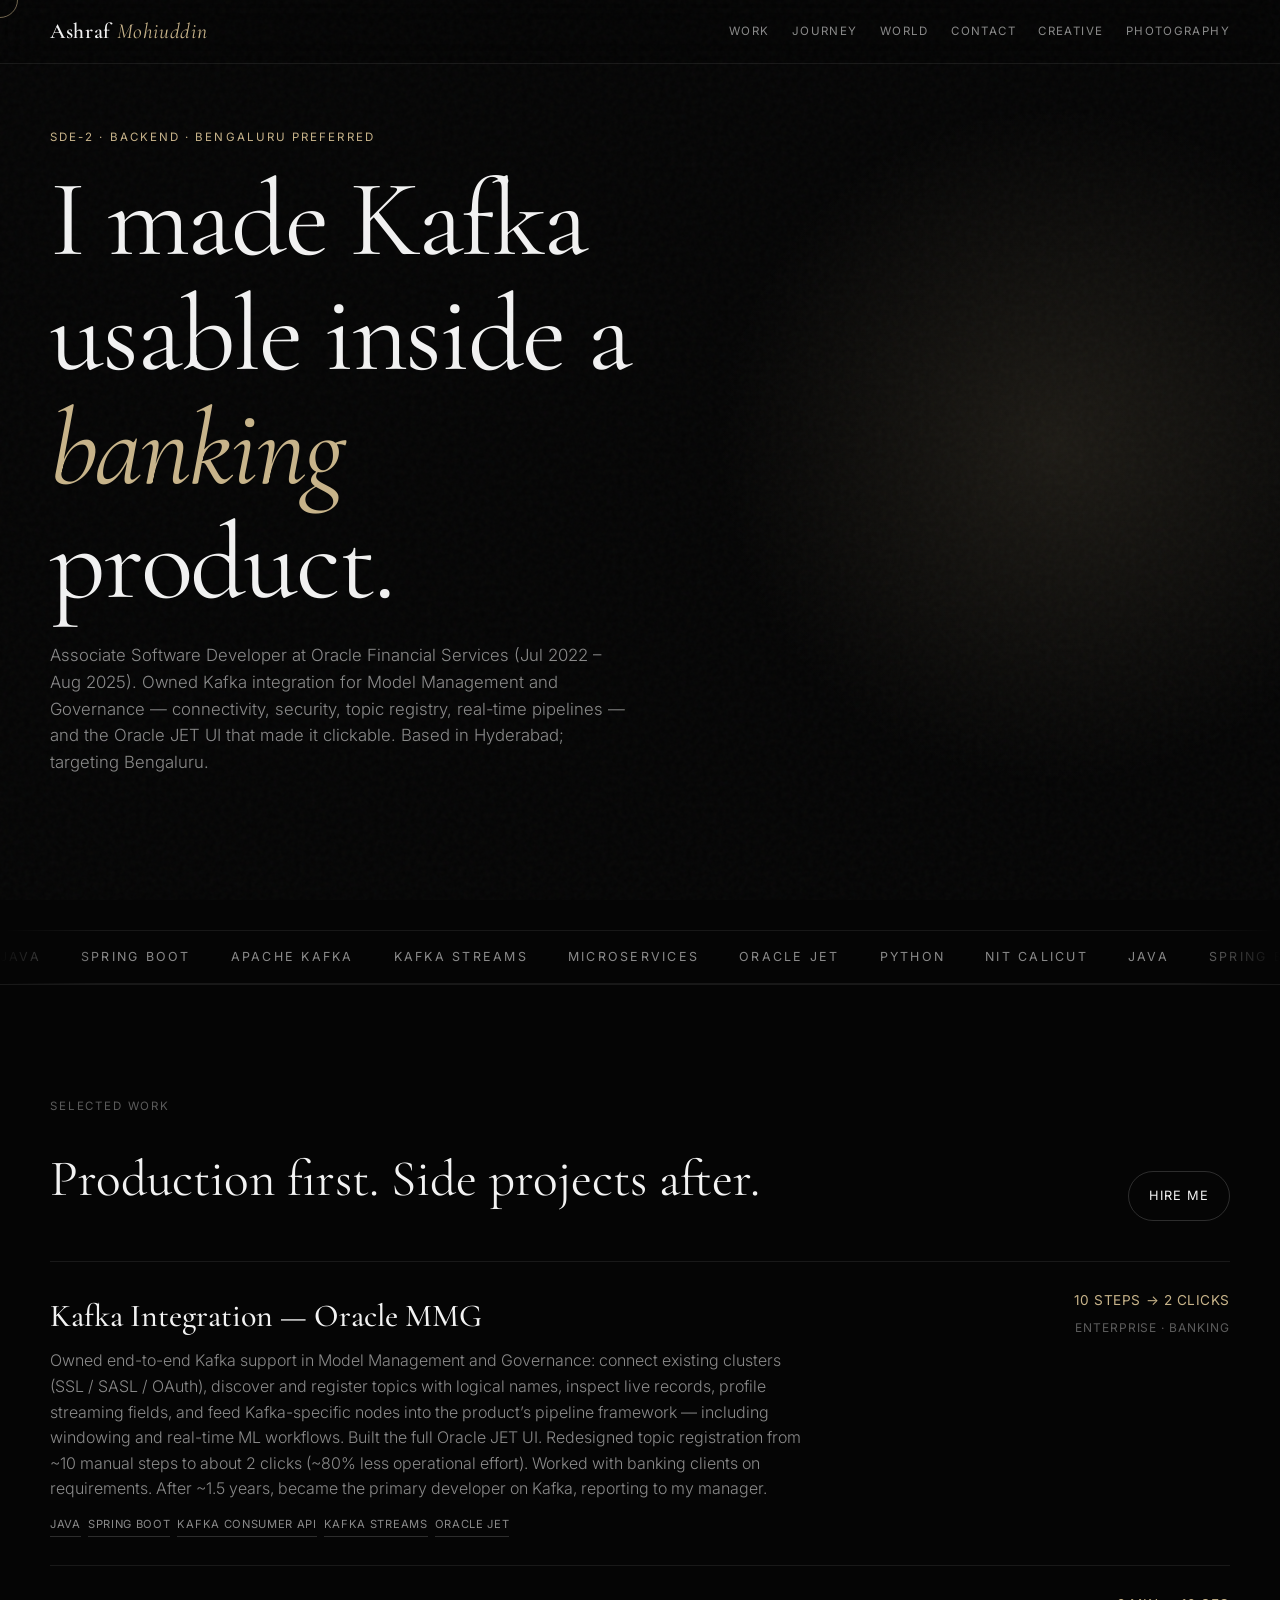
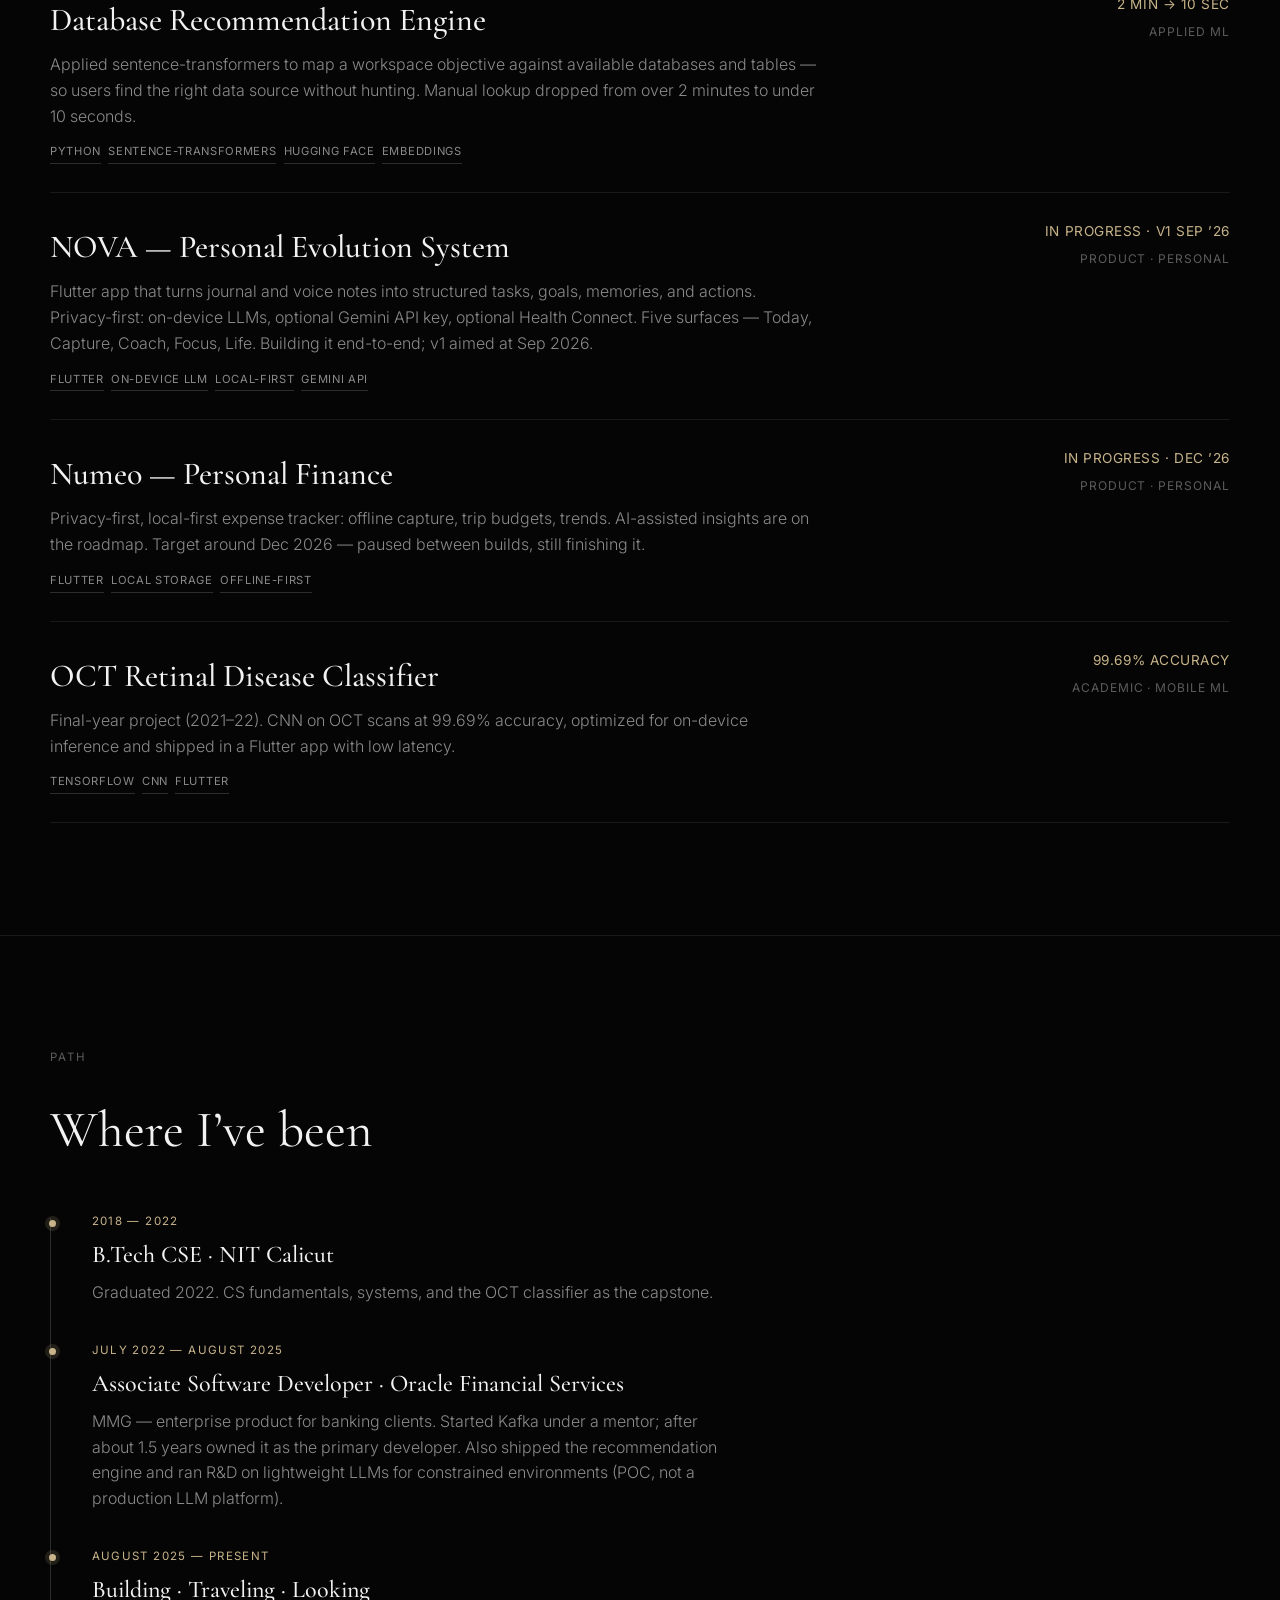
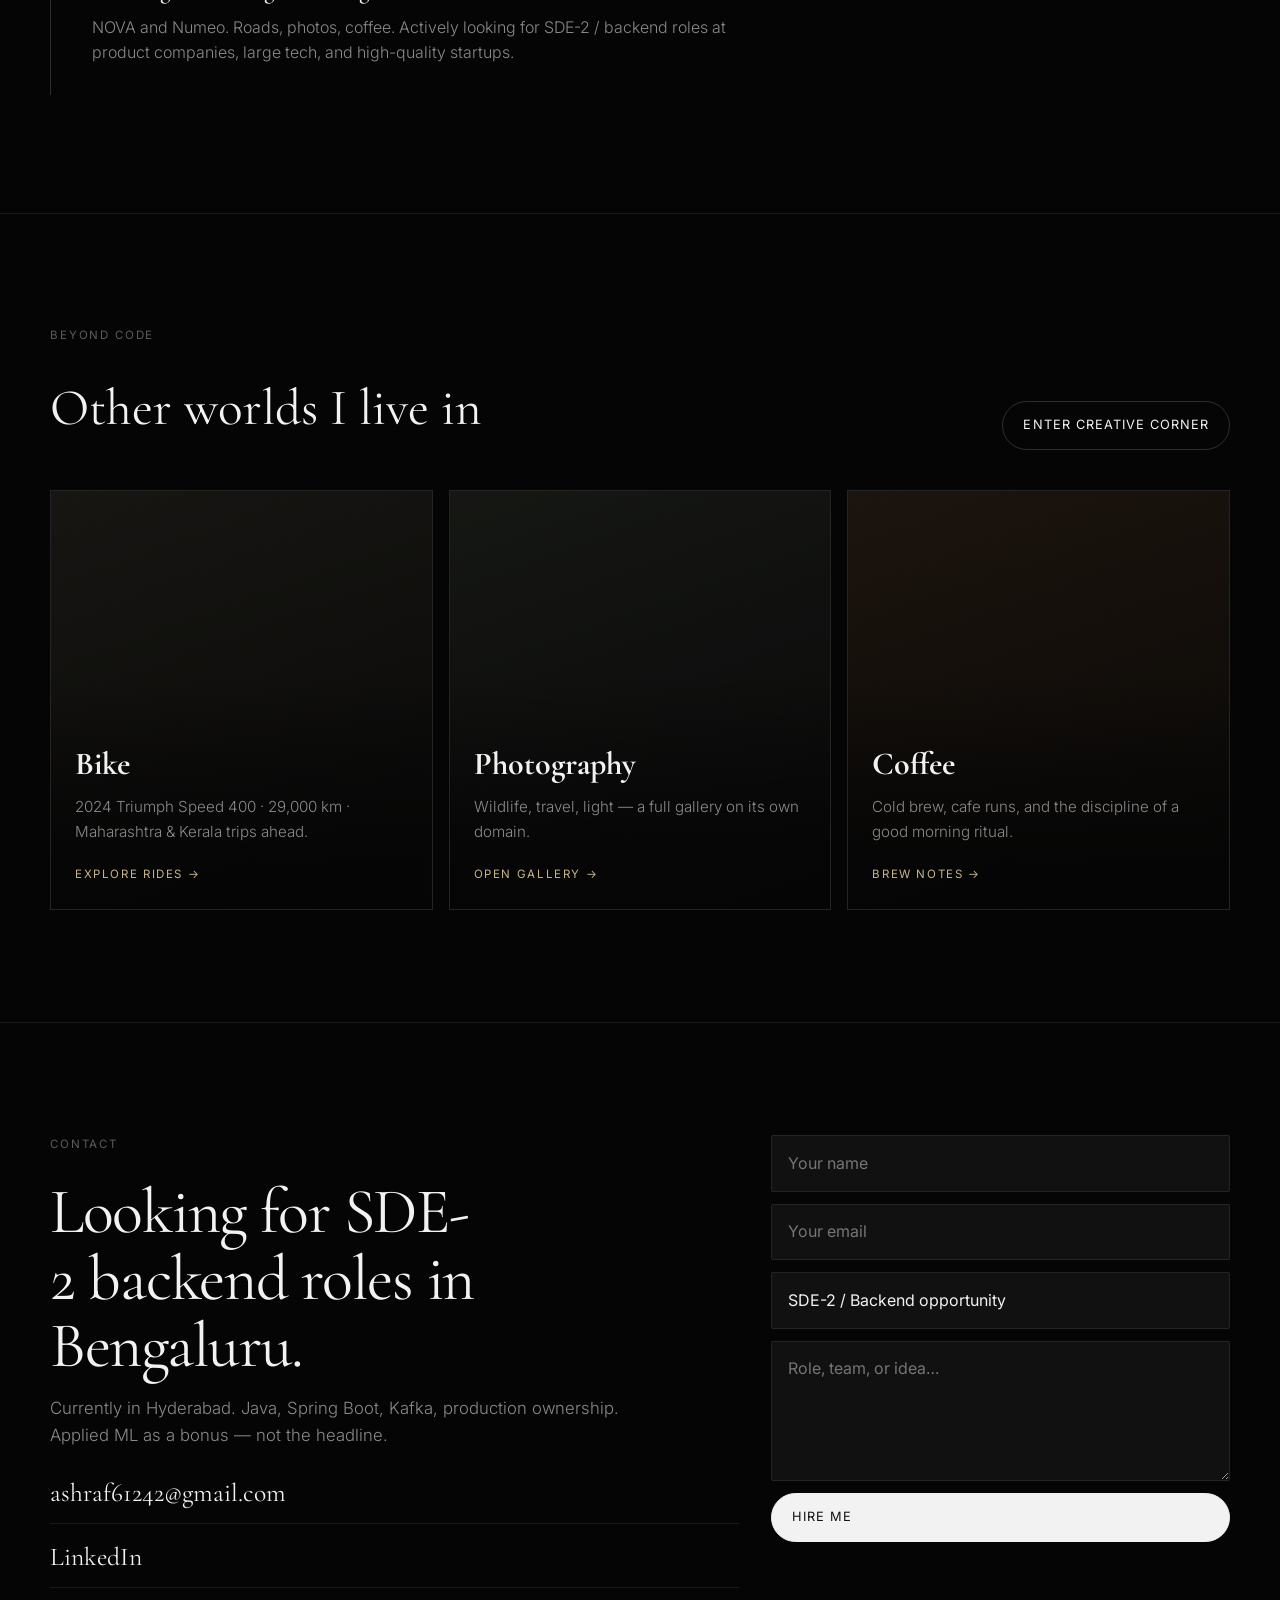
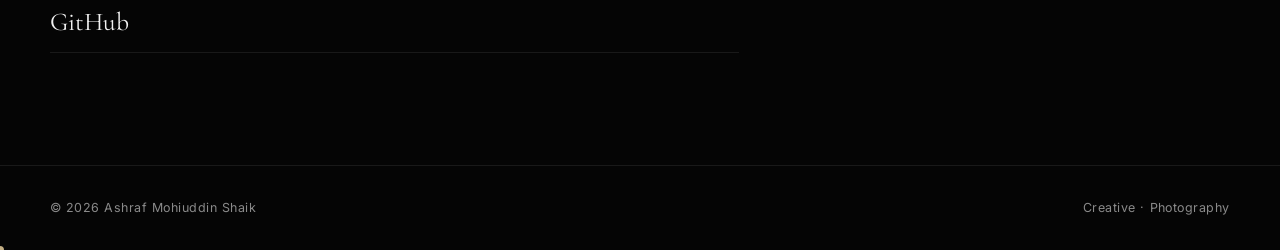
==== commit bc3b7bfb: "Rebuild photography intake as a clean drop folder Replace the merged photos-inbox path and the old A" ====
--- a/index.html
+++ b/index.html
@@ -11,7 +11,7 @@
   <meta property="og:description" content="SDE-2 candidate. Owned Kafka integration for an enterprise banking product at Oracle. Java, Spring Boot, distributed systems." />
   <meta property="og:type" content="website" />
   <meta property="og:url" content="https://sashraf.in/" />
-  <meta property="og:image" content="https://sashraf.in/images/ASH02346.jpg" />
+  <meta property="og:image" content="https://sashraf.in/" />
 
   <script type="application/ld+json">
   {
@@ -243,7 +243,7 @@
               <span class="portal-link">Explore rides →</span>
             </div>
           </a>
-          <a class="portal reveal" href="https://photography.sashraf.in" target="_blank" rel="noopener noreferrer" style="--portal-img: url('./images/low-res/ASH02346.jpg');">
+          <a class="portal reveal" href="https://photography.sashraf.in" target="_blank" rel="noopener noreferrer" style="--portal-img: linear-gradient(160deg,#1a1c18,#090909);">
             <div class="portal-media"></div>
             <div class="portal-body">
               <h3>Photography</h3>
